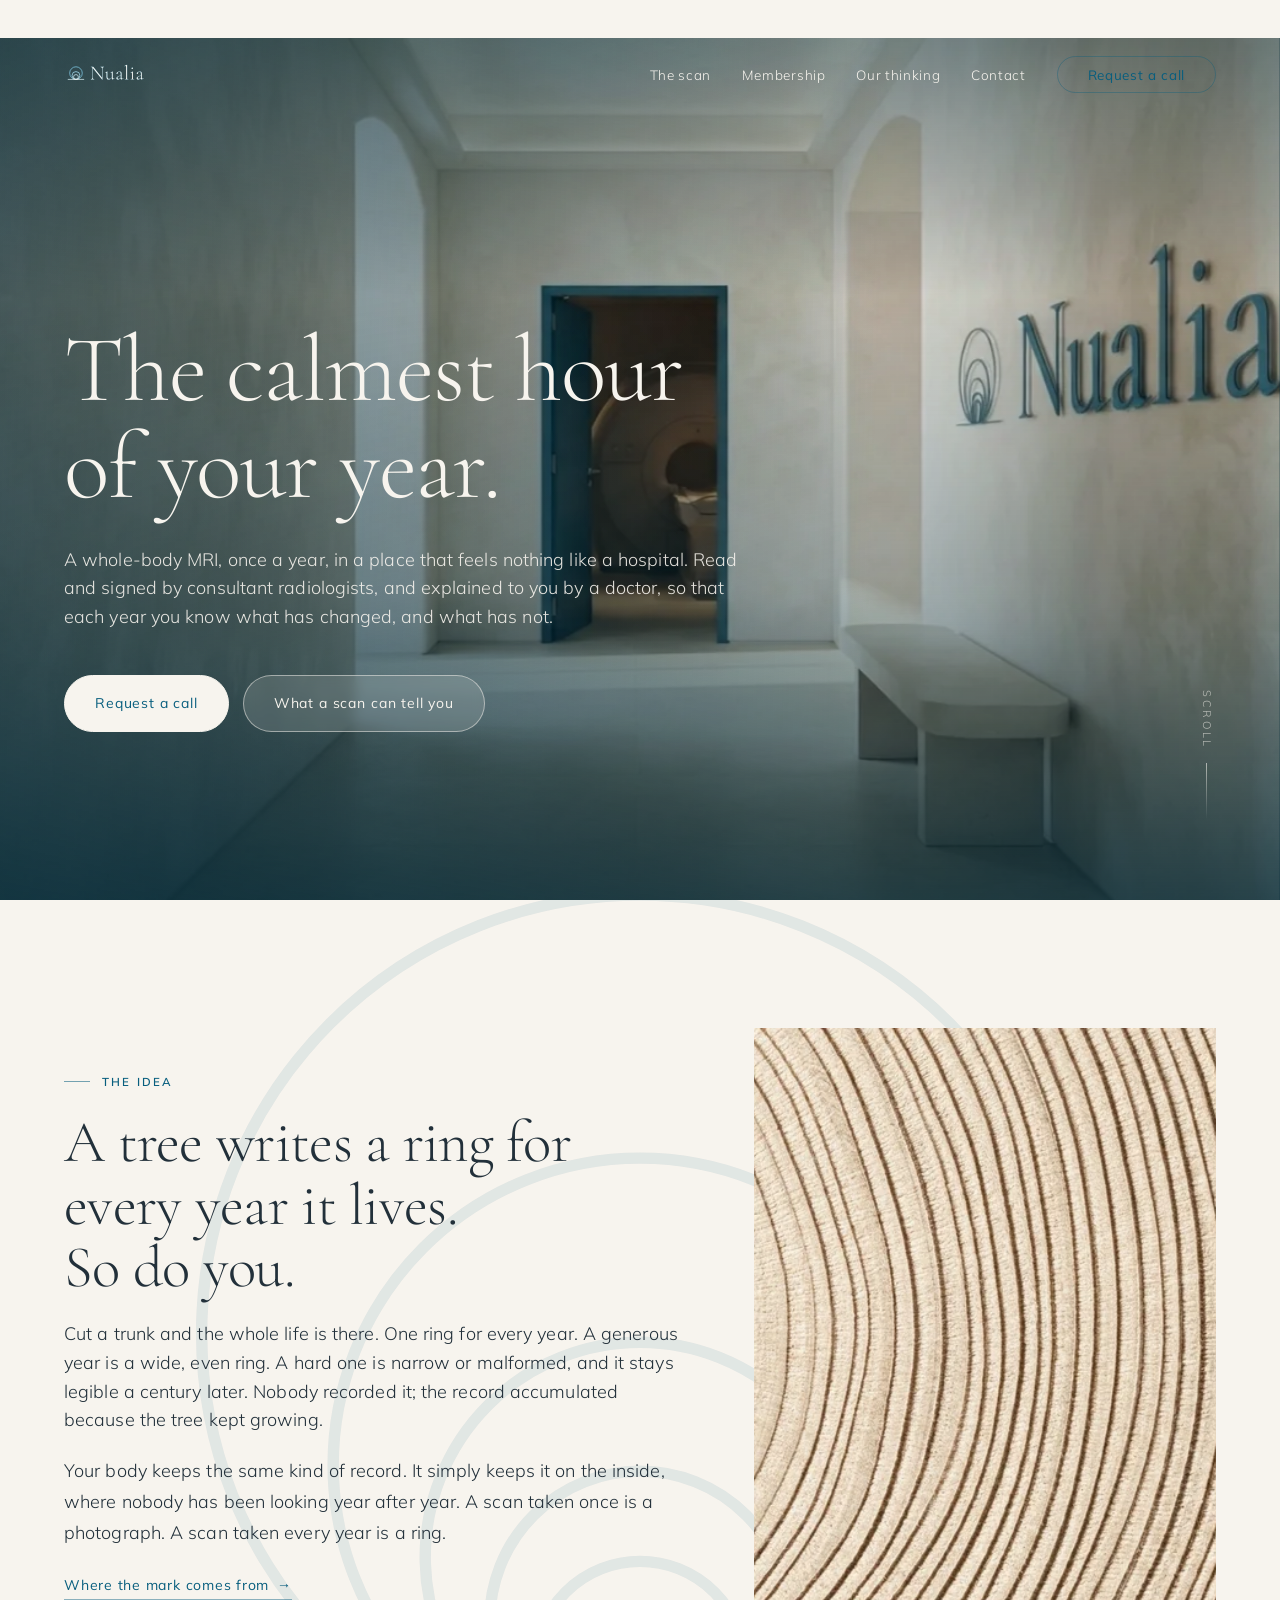
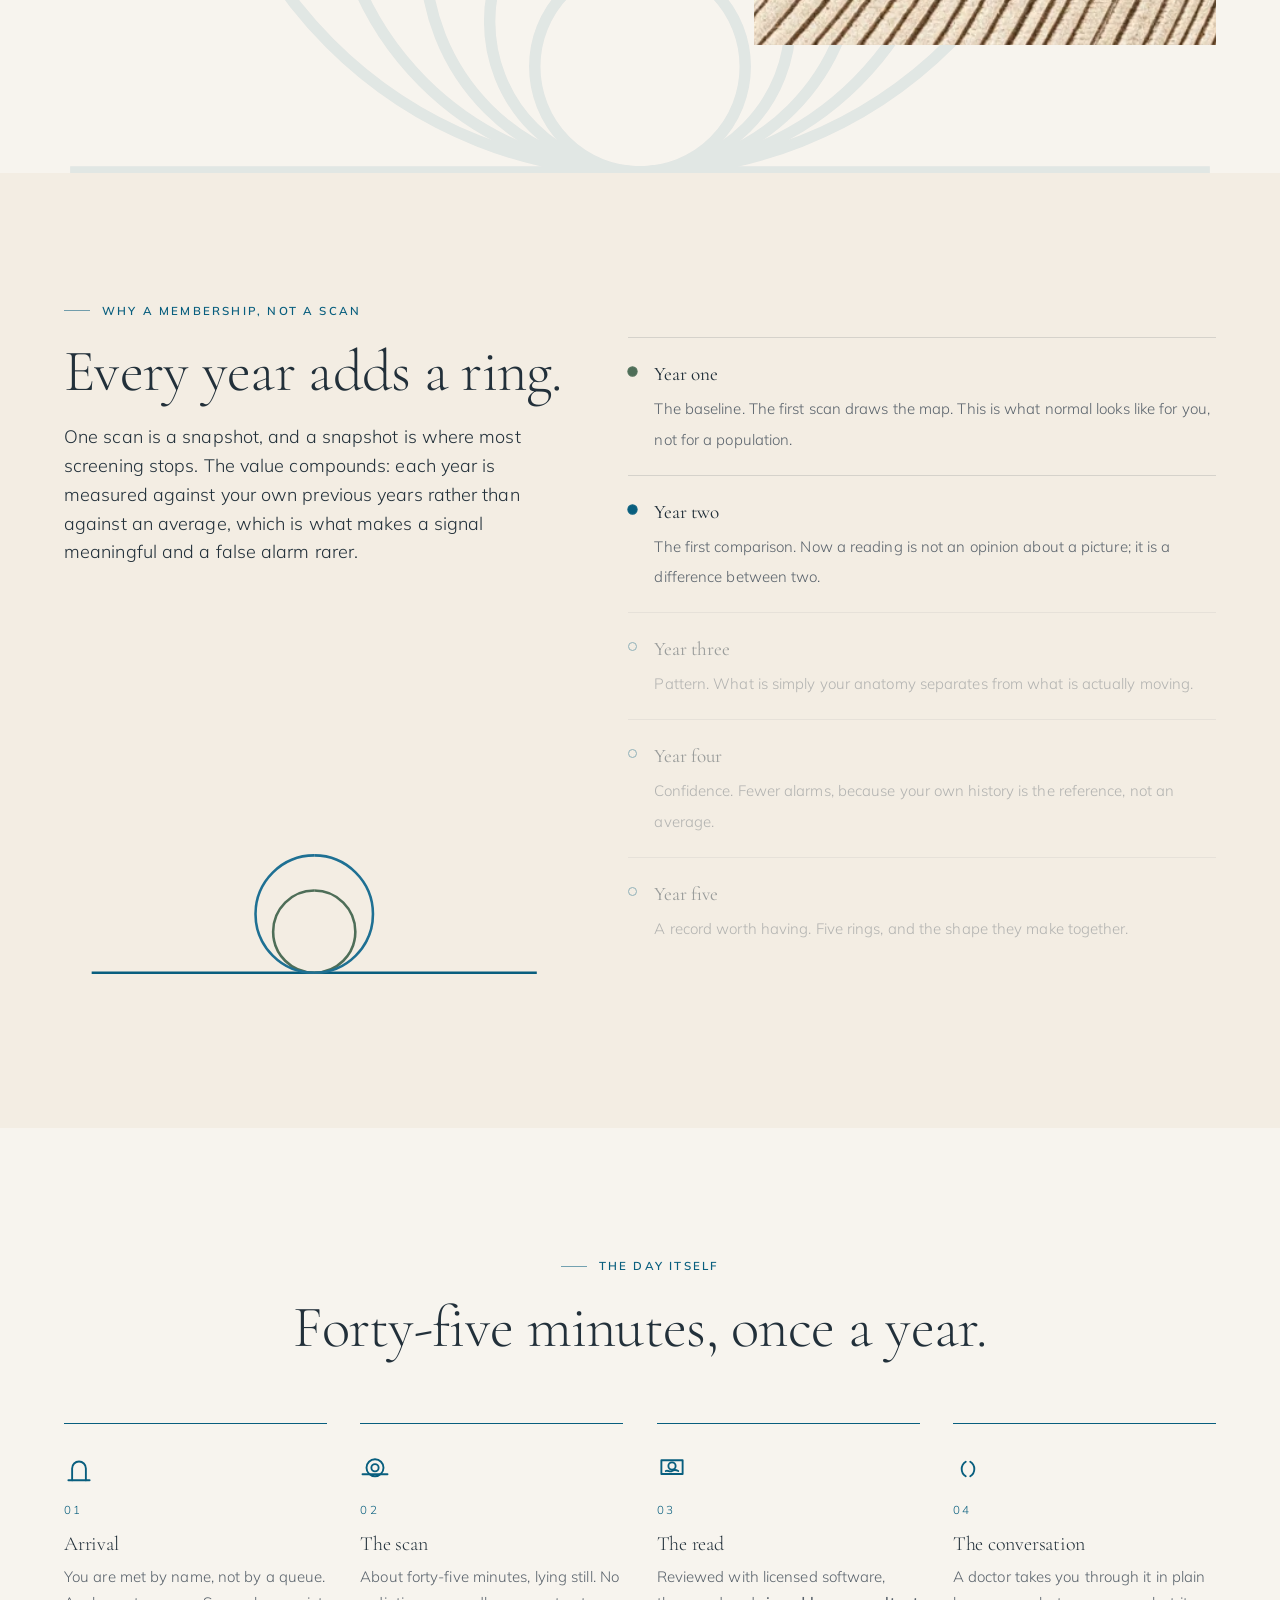
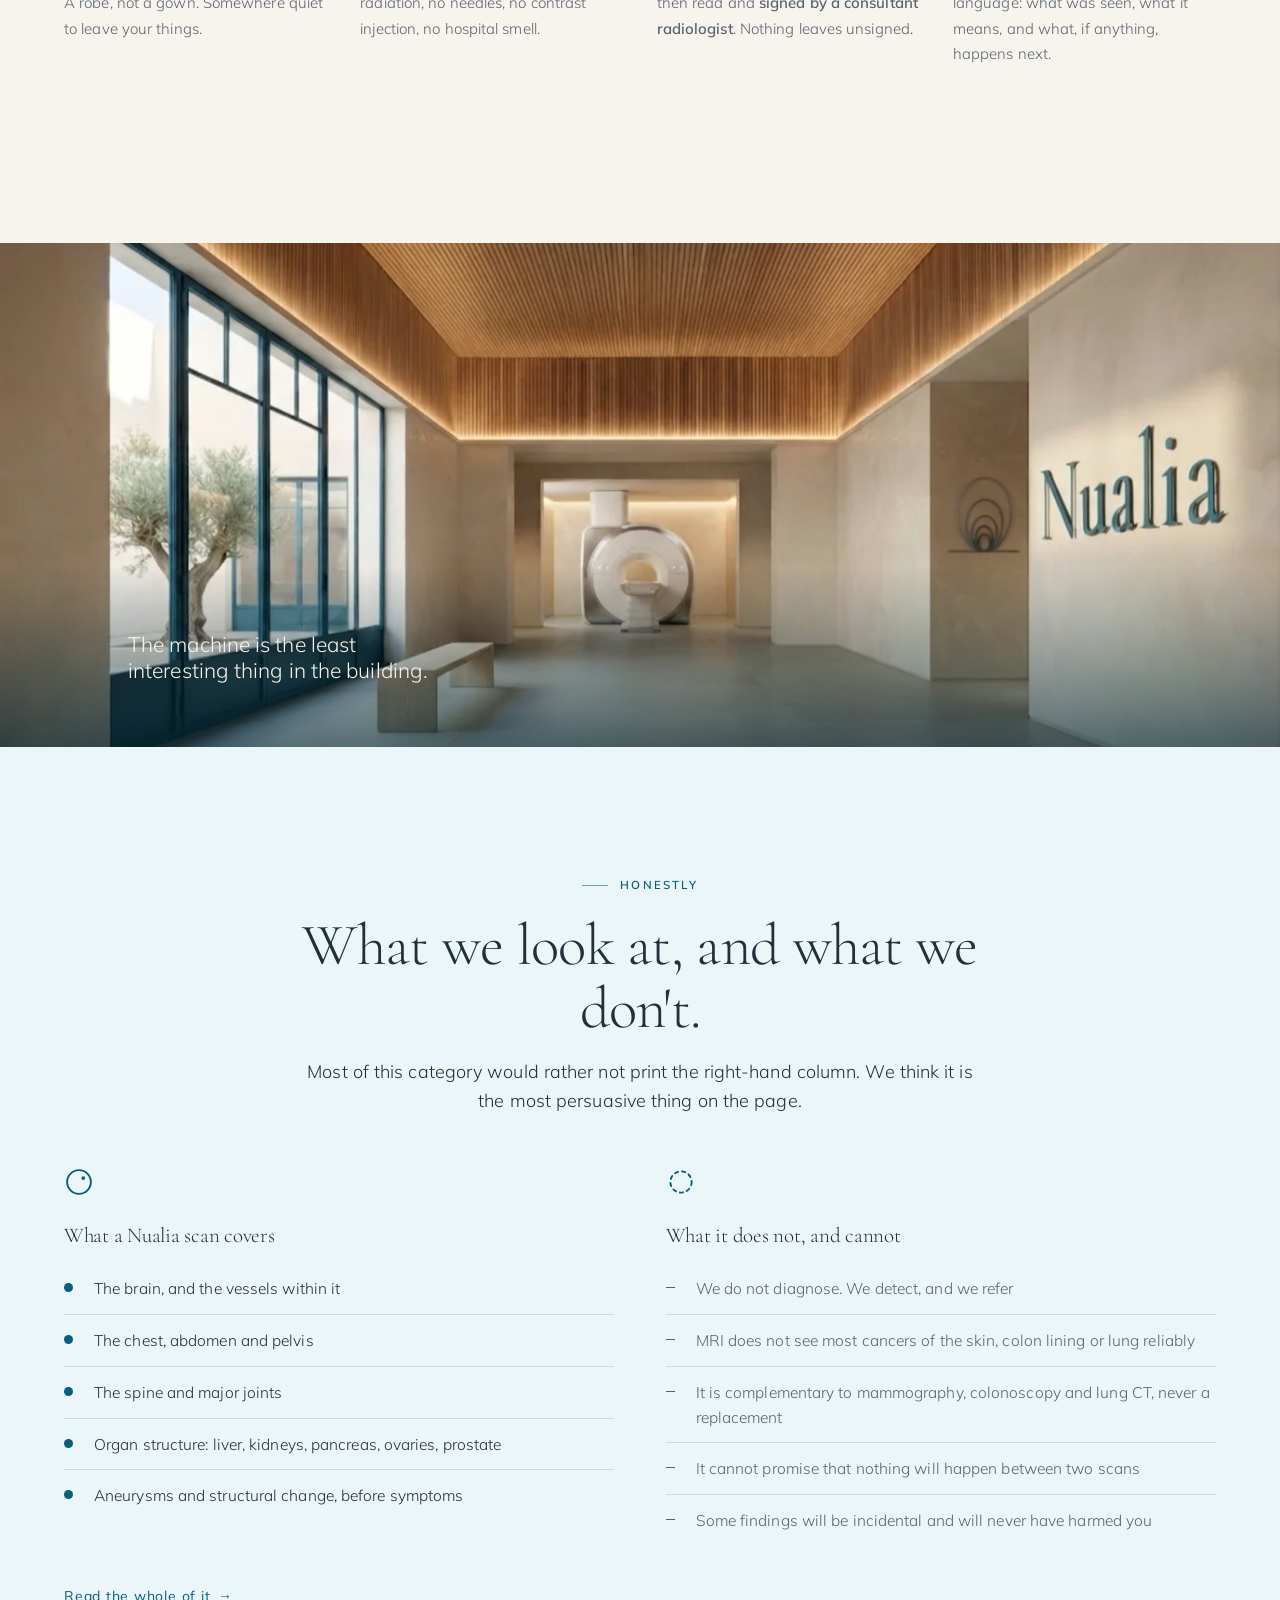
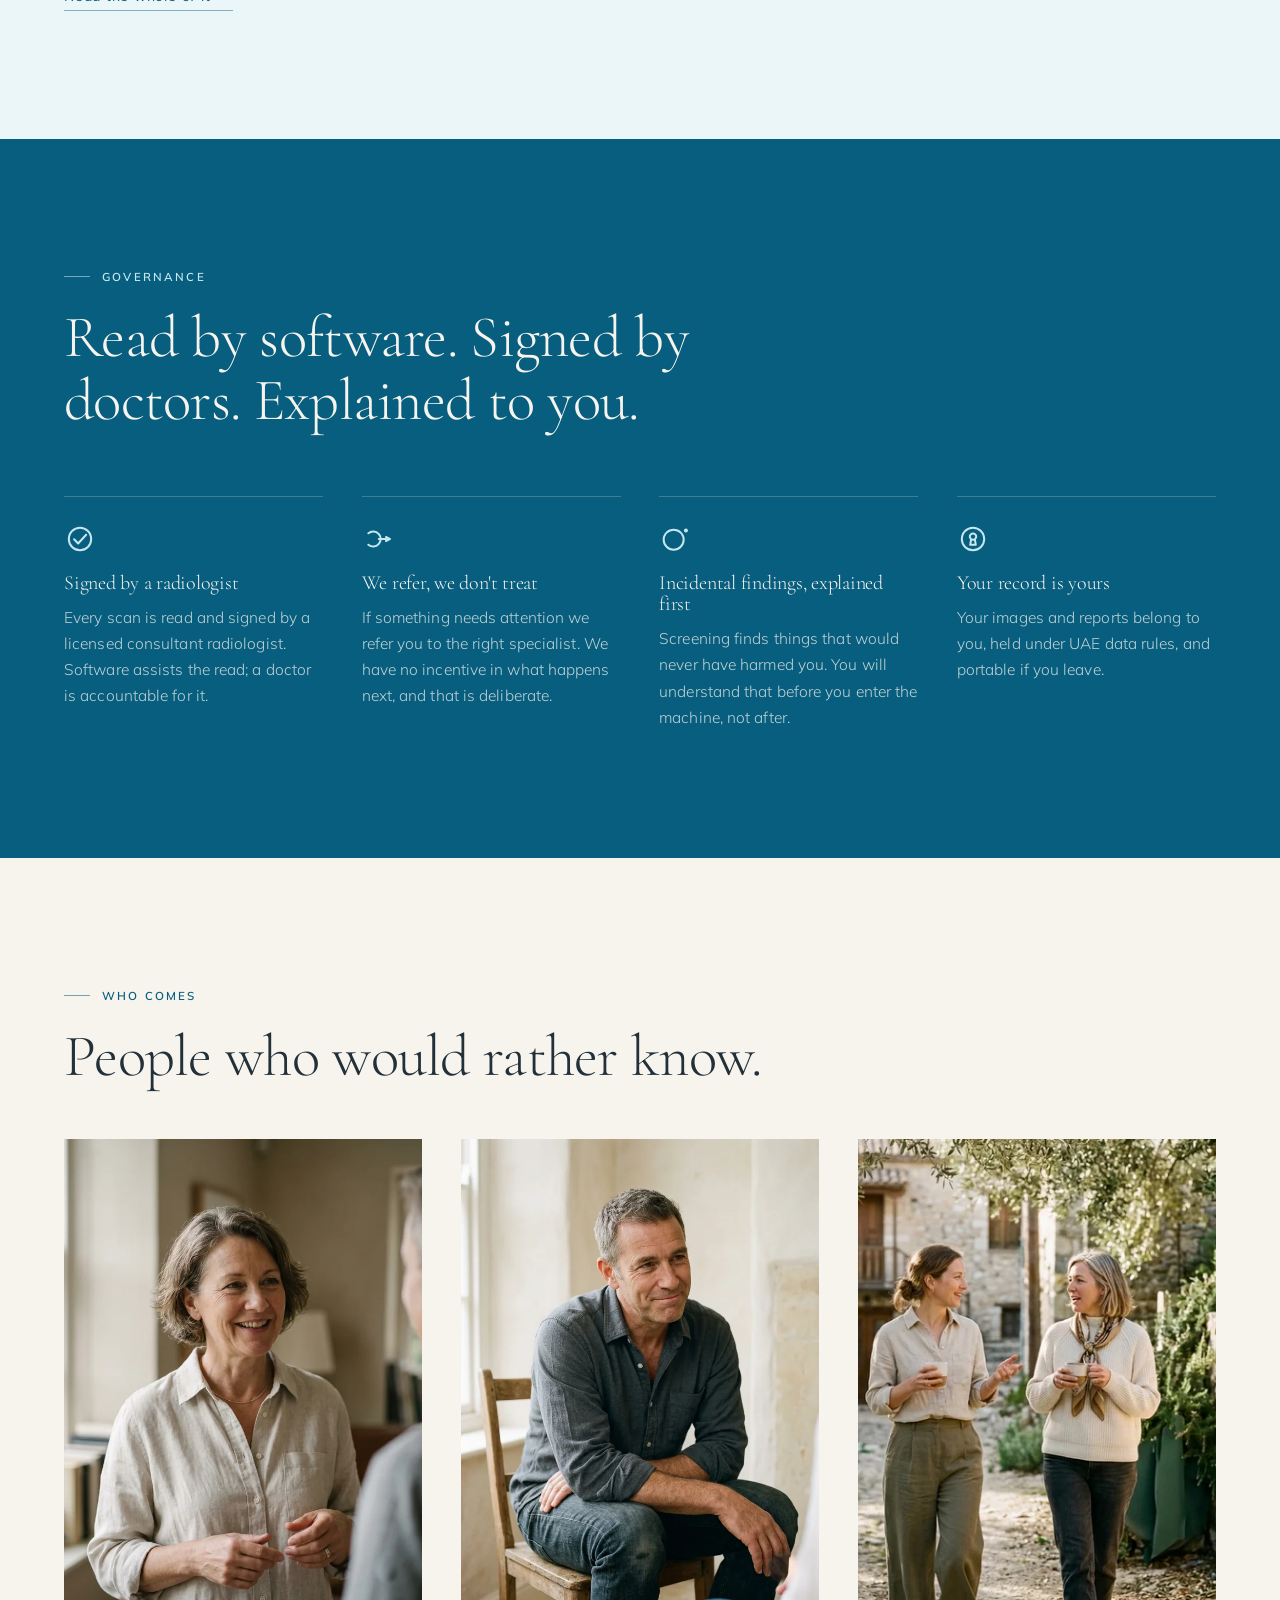
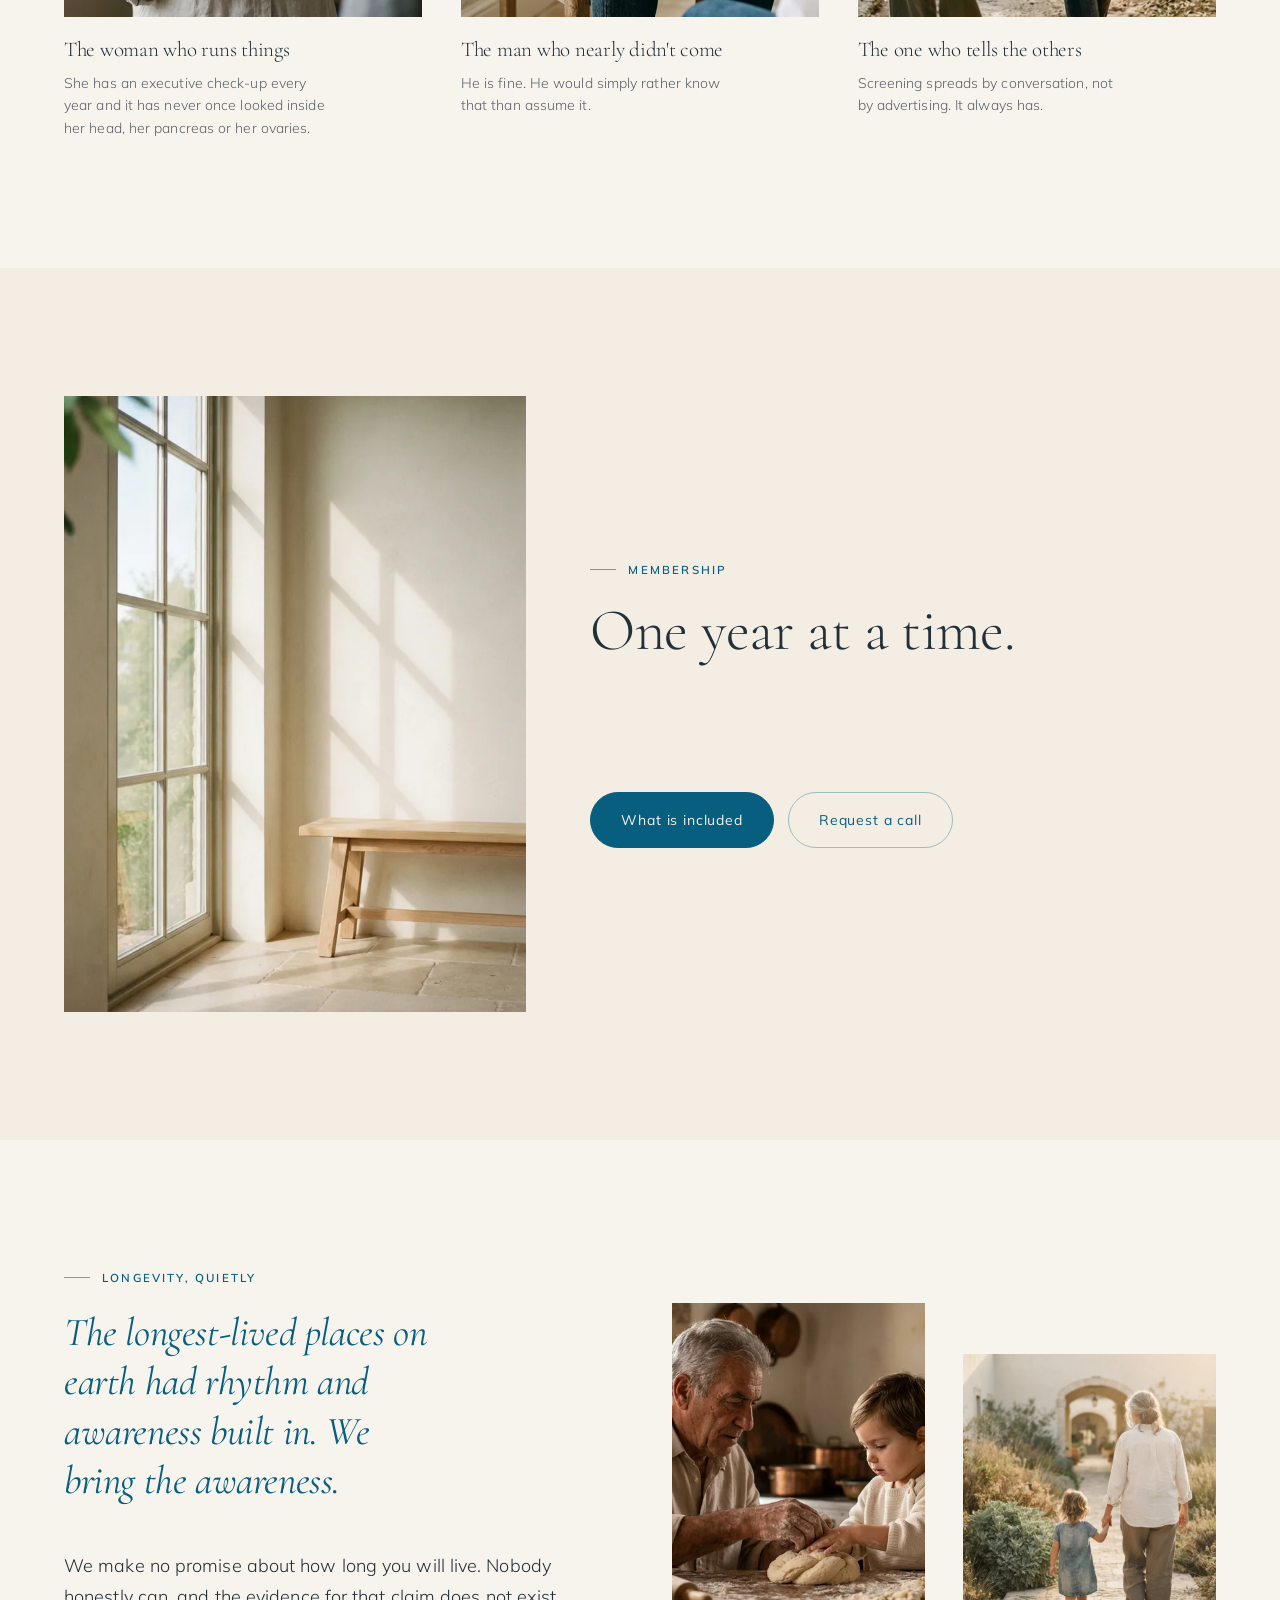
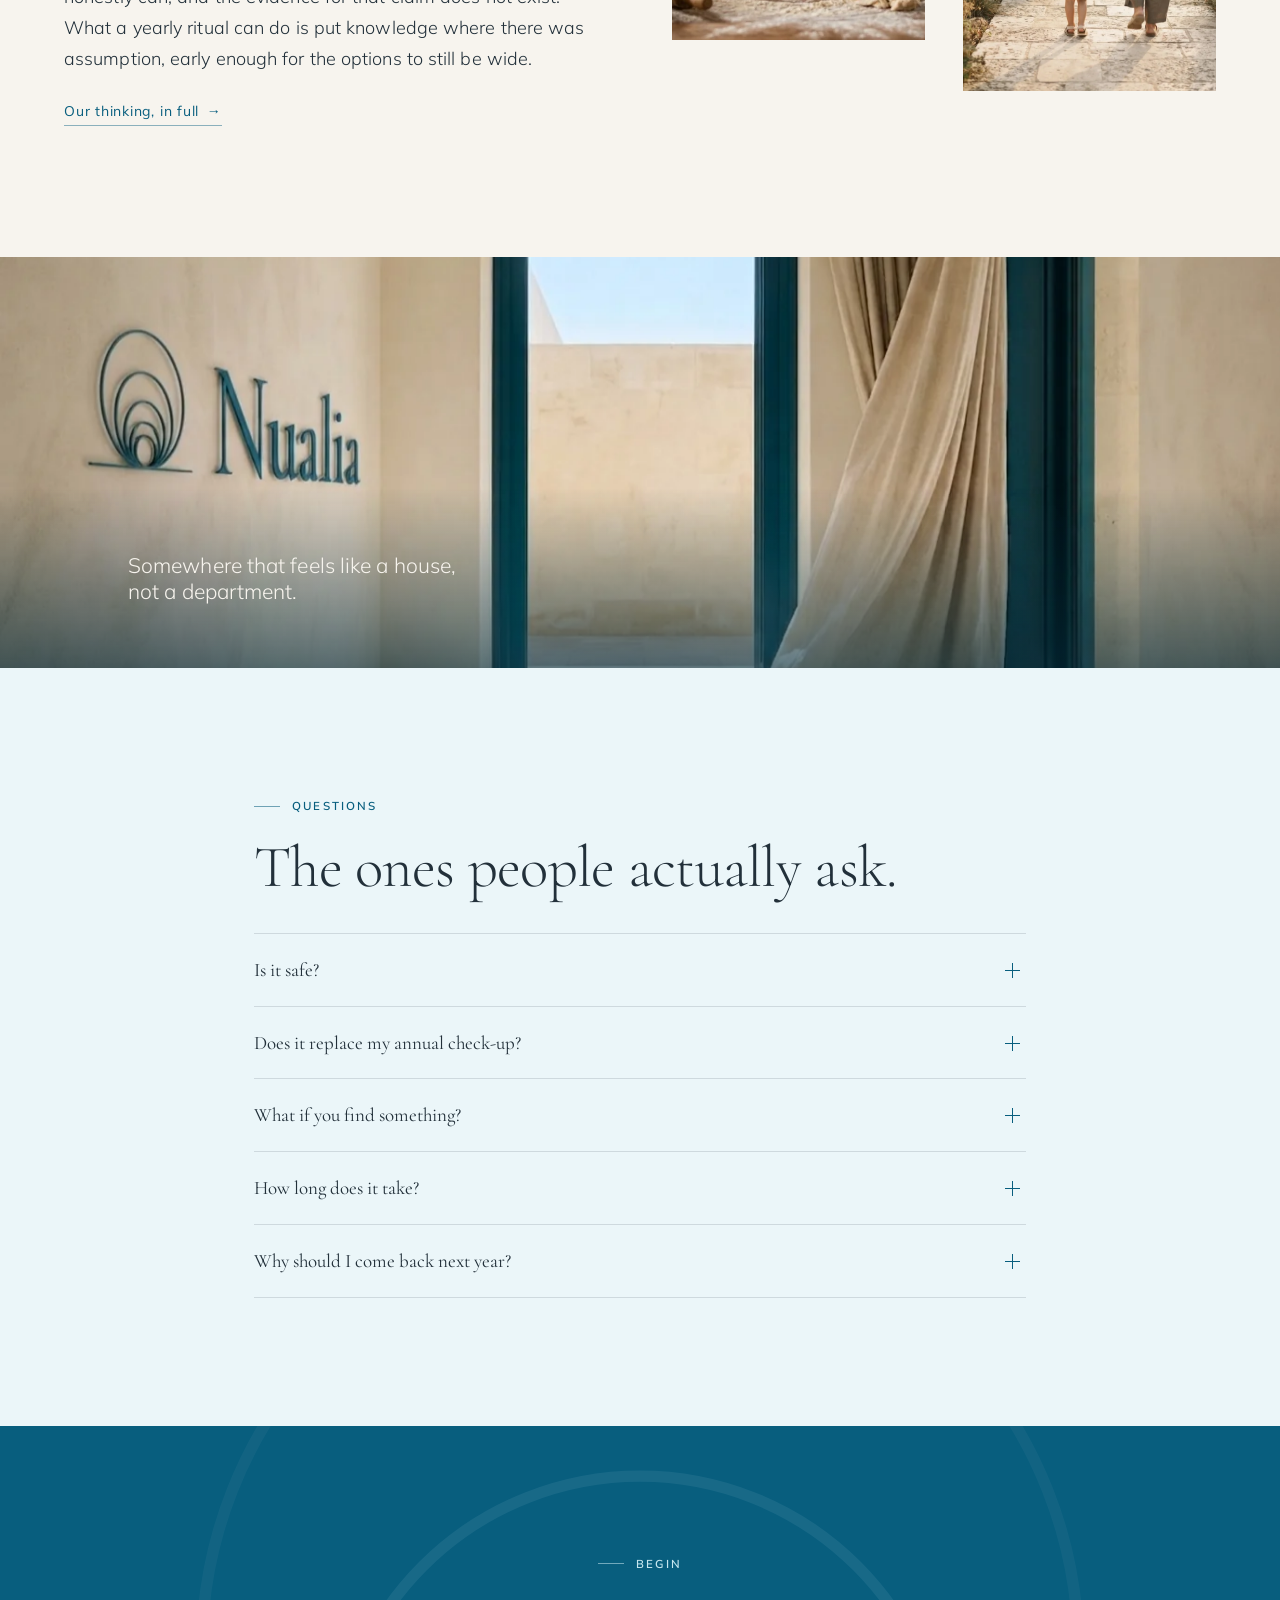
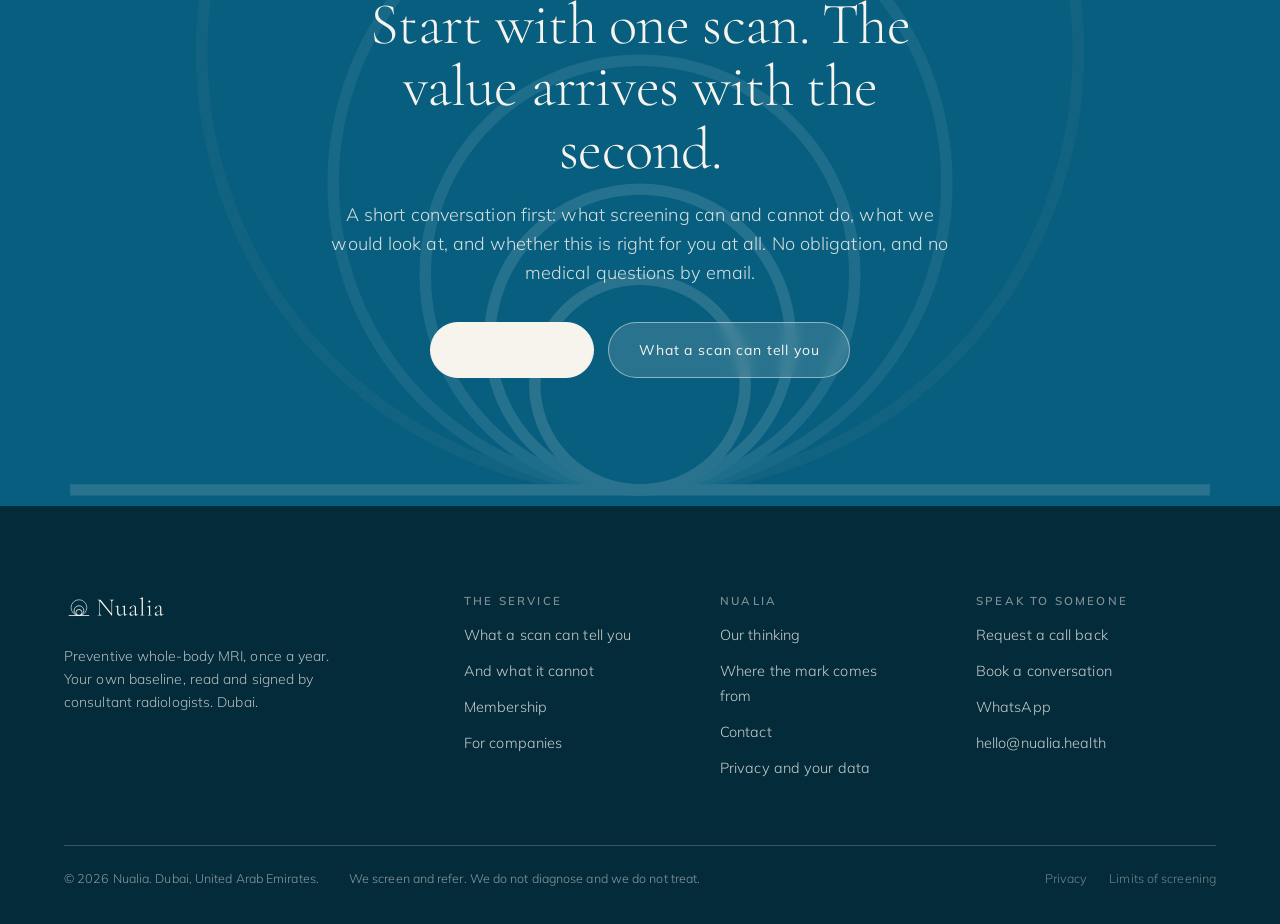
==== index.html @ e008a342 "Remove demonstration banner and replace em dashes" ====
<!doctype html>
<html lang="en">
<head>
<meta charset="utf-8">
<meta name="viewport" content="width=device-width,initial-scale=1">
<title>Nualia: the calmest hour of your year</title>
<meta name="description" content="Preventive whole-body MRI in Dubai, once a year. Your own baseline, read and signed by consultant radiologists. No radiation, no needles.">
<meta name="robots" content="noindex,nofollow">
<meta property="og:title" content="Nualia: the calmest hour of your year">
<meta property="og:description" content="Preventive whole-body MRI in Dubai, once a year. Your own baseline, read and signed by consultant radiologists. No radiation, no needles.">
<meta property="og:type" content="website">
<meta name="theme-color" content="#085E7E">
<link rel="icon" href="assets/logo/favicon.svg" type="image/svg+xml">
<link rel="stylesheet" href="assets/css/site.css">
</head>
<body data-page="home">
<header class="hdr hdr--over">
  <a class="hdr__logo" href="index.html" aria-label="Nualia home">
    <span style="position:relative;display:block">
      <img class="lit" src="assets/logo/wordmark.svg" alt="Nualia">
      <img class="rev" src="assets/logo/wordmark-reversed.svg" alt="" aria-hidden="true">
    </span>
  </a>
  <button class="hdr__burger" aria-label="Menu" aria-expanded="false"><i></i><i></i></button>
  <nav class="hdr__nav"><a href="the-scan.html">The scan</a><a href="membership.html">Membership</a><a href="approach.html">Our thinking</a><a href="contact.html">Contact</a><a class="btn btn--ghost" href="contact.html">Request a call</a></nav>
</header>
<section class="hero">
  <div class="hero__media"><img src="assets/img/passage.webp" srcset="assets/img/passage-sm.webp 900w, assets/img/passage.webp 1600w" sizes="100vw" alt="The passage toward the scanning room, the Nualia mark on the plaster" loading="eager" decoding="async"></div>
  <div class="hero__scrim"></div>
  <div class="hero__inner"><div class="wrap">
    <h1 class="d1" data-rise>The calmest hour of your year.</h1>
    <p class="lede" data-rise="140">
      A whole-body MRI, once a year, in a place that feels nothing like a hospital.
      Read and signed by consultant radiologists, and explained to you by a doctor, so that each year you know what has changed, and what has not.
    </p>
    <div class="btns" data-rise="240">
      <a class="btn btn--light" href="contact.html">Request a call</a>
      <a class="btn btn--onhero" href="the-scan.html">What a scan can tell you</a>
    </div>
    <div class="hero__meta" data-rise="320">
      <span>Whole-body MRI</span><span>No radiation, no needles</span>
      <span>Signed by radiologists</span><span>Dubai</span>
    </div>
  </div></div>
  <div class="scrollcue">Scroll</div>
</section><section class="section bleed">
  <img class="bleed__mark" src="assets/logo/mark.svg" alt="" aria-hidden="true">
  <div class="wrap" style="position:relative">
    <div class="split split--wide-l">
      <div class="stack">
        <p class="eyebrow" data-rise>The idea</p>
        <h2 class="d2" data-rise="60">A tree writes a ring for every year it lives.<br>So do you.</h2>
        <p class="lede" data-rise="120">
          Cut a trunk and the whole life is there. One ring for every year. A generous year
          is a wide, even ring. A hard one is narrow or malformed, and it stays legible a
          century later. Nobody recorded it; the record accumulated because the tree kept growing.
        </p>
        <p data-rise="160">
          Your body keeps the same kind of record. It simply keeps it on the inside, where
          nobody has been looking year after year. A scan taken once is a photograph.
          A scan taken every year is a ring.
        </p>
        <p data-rise="200"><a class="lnk" href="approach.html#ring">Where the mark comes from <span class="arw">&rarr;</span></a></p>
      </div>
      <figure class="figure figure--tall zoom" data-rise="140" style="margin:0">
        <img src="assets/img/growth-rings.webp" srcset="assets/img/growth-rings-sm.webp 900w, assets/img/growth-rings.webp 1600w" sizes="(min-width:900px) 45vw, 100vw" alt="The end grain of a cut trunk, its growth rings lit from one side" loading="lazy" decoding="async">
      </figure>
    </div>
  </div>
</section><section class="section bg-dune">
  <div class="wrap">
    <div class="rings">
      <div>
        <p class="eyebrow" data-rise>Why a membership, not a scan</p>
        <h2 class="d2" data-rise="60">Every year adds a ring.</h2>
        <p class="lede" style="margin-top:20px" data-rise="120">
          One scan is a snapshot, and a snapshot is where most screening stops. The value
          compounds: each year is measured against your own previous years rather than
          against an average, which is what makes a signal meaningful and a false alarm rarer.
        </p>
        <div class="rings__art" style="margin-top:36px" data-rise="150"><svg viewBox="0 0 292 232" role="img" aria-label="The Nualia mark: five rings rising from a shared horizon, one for each year of membership"><line class="horizon" x1="16.0" y1="216.0" x2="276.0" y2="216.0"/><path class="ring" data-ring="0" fill="none" stroke="#4E6E58" d="M 146.0,216.0 A 24.010,24.010 0 0 0 146.0,167.98"/><path class="ring" data-ring="0" fill="none" stroke="#4E6E58" d="M 146.0,216.0 A 24.010,24.010 0 0 1 146.0,167.98"/><path class="ring" data-ring="1" fill="none" stroke="#1E7093" d="M 146.0,216.0 A 34.300,34.300 0 0 0 146.0,147.40"/><path class="ring" data-ring="1" fill="none" stroke="#1E7093" d="M 146.0,216.0 A 34.300,34.300 0 0 1 146.0,147.40"/><path class="ring" data-ring="2" fill="none" stroke="#5A9AB4" d="M 146.0,216.0 A 49.000,49.000 0 0 0 146.0,118.00"/><path class="ring" data-ring="2" fill="none" stroke="#5A9AB4" d="M 146.0,216.0 A 49.000,49.000 0 0 1 146.0,118.00"/><path class="ring" data-ring="3" fill="none" stroke="#8ABBCD" d="M 146.0,216.0 A 70.000,70.000 0 0 0 146.0,76.00"/><path class="ring" data-ring="3" fill="none" stroke="#8ABBCD" d="M 146.0,216.0 A 70.000,70.000 0 0 1 146.0,76.00"/><path class="ring" data-ring="4" fill="none" stroke="#A9CEDC" d="M 146.0,216.0 A 100.000,100.000 0 0 0 146.0,16.00"/><path class="ring" data-ring="4" fill="none" stroke="#A9CEDC" d="M 146.0,216.0 A 100.000,100.000 0 0 1 146.0,16.00"/></svg></div>
      </div>
      <ul class="years" data-rise="90"><li><b>Year one</b><span>The baseline. The first scan draws the map. This is what normal looks like for you, not for a population.</span></li><li><b>Year two</b><span>The first comparison. Now a reading is not an opinion about a picture; it is a difference between two.</span></li><li><b>Year three</b><span>Pattern. What is simply your anatomy separates from what is actually moving.</span></li><li><b>Year four</b><span>Confidence. Fewer alarms, because your own history is the reference, not an average.</span></li><li><b>Year five</b><span>A record worth having. Five rings, and the shape they make together.</span></li></ul>
    </div>
  </div>
</section><section class="section">
  <div class="wrap">
    <div class="centred" style="max-width:720px;margin-bottom:clamp(38px,5vw,66px)">
      <p class="eyebrow centred" data-rise>The day itself</p>
      <h2 class="d2" data-rise="60">Forty-five minutes, once a year.</h2>
    </div>
    <div class="day"><div class="day__step" data-rise="0"><span class="icon" style="--is:30px" aria-hidden="true"><svg xmlns="http://www.w3.org/2000/svg" viewBox="0 0 24 24" fill="none" stroke="currentColor" color="currentColor" stroke-width="1.5" stroke-linecap="round" stroke-linejoin="round"><path d="M 6.5 21 L 6.5 11.5 A 5.5 5.5 0 0 1 17.5 11.5 L 17.5 21"/><line x1="3.5" y1="21" x2="20.5" y2="21"/></svg></span><span class="n">01</span><h3>Arrival</h3><p>You are met by name, not by a queue. A robe, not a gown. Somewhere quiet to leave your things.</p></div><div class="day__step" data-rise="70"><span class="icon" style="--is:30px" aria-hidden="true"><svg xmlns="http://www.w3.org/2000/svg" viewBox="0 0 24 24" fill="none" stroke="currentColor" color="currentColor" stroke-width="1.5" stroke-linecap="round" stroke-linejoin="round"><circle cx="12" cy="11" r="6.8"/><circle cx="12" cy="11" r="2.9"/><line x1="2.0" y1="16.2" x2="22.0" y2="16.2"/></svg></span><span class="n">02</span><h3>The scan</h3><p>About forty-five minutes, lying still. No radiation, no needles, no contrast injection, no hospital smell.</p></div><div class="day__step" data-rise="140"><span class="icon" style="--is:30px" aria-hidden="true"><svg xmlns="http://www.w3.org/2000/svg" viewBox="0 0 24 24" fill="none" stroke="currentColor" color="currentColor" stroke-width="1.5" stroke-linecap="round" stroke-linejoin="round"><path d="M 3.5 5 L 20.5 5 L 20.5 16 L 3.5 16 Z"/><circle cx="12" cy="9.6" r="2.9"/><path d="M 7 13.6 C 8.8 12.6, 10.2 14.8, 12 13.6 S 15.2 12.6, 17 13.6"/></svg></span><span class="n">03</span><h3>The read</h3><p>Reviewed with licensed software, then read and <strong>signed by a consultant radiologist</strong>. Nothing leaves unsigned.</p></div><div class="day__step" data-rise="210"><span class="icon" style="--is:30px" aria-hidden="true"><svg xmlns="http://www.w3.org/2000/svg" viewBox="0 0 24 24" fill="none" stroke="currentColor" color="currentColor" stroke-width="1.5" stroke-linecap="round" stroke-linejoin="round"><path d="M 10.2 6.2 A 6.8 6.8 0 0 0 10.2 17.8"/><path d="M 13.8 6.2 A 6.8 6.8 0 0 1 13.8 17.8"/></svg></span><span class="n">04</span><h3>The conversation</h3><p>A doctor takes you through it in plain language: what was seen, what it means, and what, if anything, happens next.</p></div></div>
  </div>
</section><section class="band"><img src="assets/img/scan-room.webp" srcset="assets/img/scan-room-sm.webp 900w, assets/img/scan-room.webp 1600w" sizes="100vw" alt="The scanning room, lit like architecture rather than a clinic" loading="lazy" decoding="async">
  <div class="band__cap"><div class="wrap"><p class="d4" style="max-width:24ch;margin:0">
    The machine is the least interesting thing in the building.</p></div></div>
</section><section class="section bg-sky">
  <div class="wrap">
    <div class="centred" style="max-width:760px;margin-bottom:clamp(34px,4vw,58px)">
      <p class="eyebrow centred" data-rise>Honestly</p>
      <h2 class="d2" data-rise="60">What we look at, and what we don't.</h2>
      <p class="lede centred" style="margin-top:18px" data-rise="120">
        Most of this category would rather not print the right-hand column. We think it is
        the most persuasive thing on the page.
      </p>
    </div>
    <div class="ledger">
      <div data-rise><span class="icon" style="--is:30px" aria-hidden="true"><svg xmlns="http://www.w3.org/2000/svg" viewBox="0 0 24 24" fill="none" stroke="currentColor" color="currentColor" stroke-width="1.5" stroke-linecap="round" stroke-linejoin="round"><circle cx="12" cy="12" r="9.5"/><circle cx="15.4" cy="8.8" r="1.5" fill="currentColor" stroke="none"/></svg></span><h3 class="d4" style="margin:16px 0 0">What a Nualia scan covers</h3>
        <ul class="yes"><li>The brain, and the vessels within it</li><li>The chest, abdomen and pelvis</li><li>The spine and major joints</li><li>Organ structure: liver, kidneys, pancreas, ovaries, prostate</li><li>Aneurysms and structural change, before symptoms</li></ul></div>
      <div data-rise="90"><span class="icon" style="--is:30px" aria-hidden="true"><svg xmlns="http://www.w3.org/2000/svg" viewBox="0 0 24 24" fill="none" stroke="currentColor" color="currentColor" stroke-width="1.5" stroke-linecap="round" stroke-linejoin="round"><circle cx="12" cy="12" r="8.5" stroke-dasharray="2.6 3.2"/></svg></span><h3 class="d4" style="margin:16px 0 0">What it does not, and cannot</h3>
        <ul class="no"><li>We do not diagnose. We detect, and we refer</li><li>MRI does not see most cancers of the skin, colon lining or lung reliably</li><li>It is complementary to mammography, colonoscopy and lung CT, never a replacement</li><li>It cannot promise that nothing will happen between two scans</li><li>Some findings will be incidental and will never have harmed you</li></ul></div>
    </div>
    <p style="margin-top:34px" data-rise><a class="lnk" href="the-scan.html">Read the whole of it <span class="arw">&rarr;</span></a></p>
  </div>
</section><section class="section bg-lagoon">
  <div class="wrap">
    <div style="max-width:720px;margin-bottom:clamp(38px,5vw,64px)">
      <p class="eyebrow" data-rise>Governance</p>
      <h2 class="d2" data-rise="60">Read by software. Signed by doctors. Explained to you.</h2>
    </div>
    <div class="cards cards--4"><div class="card" data-rise="0"><span class="icon" style="--is:32px" aria-hidden="true"><svg xmlns="http://www.w3.org/2000/svg" viewBox="0 0 24 24" fill="none" stroke="currentColor" color="currentColor" stroke-width="1.5" stroke-linecap="round" stroke-linejoin="round"><circle cx="12" cy="12" r="8.4"/><path d="M 7.6 12.2 L 10.6 15.4 L 16.6 8.8"/></svg></span><h3>Signed by a radiologist</h3><p>Every scan is read and signed by a licensed consultant radiologist. Software assists the read; a doctor is accountable for it.</p></div><div class="card" data-rise="80"><span class="icon" style="--is:32px" aria-hidden="true"><svg xmlns="http://www.w3.org/2000/svg" viewBox="0 0 24 24" fill="none" stroke="currentColor" color="currentColor" stroke-width="1.5" stroke-linecap="round" stroke-linejoin="round"><path d="M 4.80 16.29 A 5.6 5.6 0 1 0 4.80 7.71"/><line x1="12.6" y1="12" x2="20.8" y2="12"/><path d="M 17.97 13.50 L 20.80 12.00 L 17.97 10.50"/></svg></span><h3>We refer, we don't treat</h3><p>If something needs attention we refer you to the right specialist. We have no incentive in what happens next, and that is deliberate.</p></div><div class="card" data-rise="160"><span class="icon" style="--is:32px" aria-hidden="true"><svg xmlns="http://www.w3.org/2000/svg" viewBox="0 0 24 24" fill="none" stroke="currentColor" color="currentColor" stroke-width="1.5" stroke-linecap="round" stroke-linejoin="round"><circle cx="11" cy="12.5" r="7.5"/><circle cx="20.2" cy="5.6" r="1.5" fill="currentColor" stroke="none"/></svg></span><h3>Incidental findings, explained first</h3><p>Screening finds things that would never have harmed you. You will understand that before you enter the machine, not after.</p></div><div class="card" data-rise="240"><span class="icon" style="--is:32px" aria-hidden="true"><svg xmlns="http://www.w3.org/2000/svg" viewBox="0 0 24 24" fill="none" stroke="currentColor" color="currentColor" stroke-width="1.5" stroke-linecap="round" stroke-linejoin="round"><circle cx="12" cy="12" r="8.4"/><circle cx="12" cy="10.2" r="2.4"/><path d="M 10.6 12.4 L 9.9 16.4 L 14.1 16.4 L 13.4 12.4"/></svg></span><h3>Your record is yours</h3><p>Your images and reports belong to you, held under UAE data rules, and portable if you leave.</p></div></div>
  </div>
</section><section class="section">
  <div class="wrap">
    <div style="max-width:700px;margin-bottom:clamp(34px,4vw,56px)">
      <p class="eyebrow" data-rise>Who comes</p>
      <h2 class="d2" data-rise="60">People who would rather know.</h2>
    </div>
    <div class="cards cards--3"><div data-rise="0"><figure class="figure figure--tall zoom" style="margin:0 0 20px"><img src="assets/img/member-woman.webp" srcset="assets/img/member-woman-sm.webp 900w, assets/img/member-woman.webp 1600w" sizes="(min-width:760px) 32vw, 100vw" alt="The woman who runs things" loading="lazy" decoding="async"></figure><h3 class="d4" style="margin-bottom:8px">The woman who runs things</h3><p class="small quiet" style="max-width:34ch">She has an executive check-up every year and it has never once looked inside her head, her pancreas or her ovaries.</p></div><div data-rise="90"><figure class="figure figure--tall zoom" style="margin:0 0 20px"><img src="assets/img/member-man.webp" srcset="assets/img/member-man-sm.webp 900w, assets/img/member-man.webp 1600w" sizes="(min-width:760px) 32vw, 100vw" alt="The man who nearly didn&#x27;t come" loading="lazy" decoding="async"></figure><h3 class="d4" style="margin-bottom:8px">The man who nearly didn't come</h3><p class="small quiet" style="max-width:34ch">He is fine. He would simply rather know that than assume it.</p></div><div data-rise="180"><figure class="figure figure--tall zoom" style="margin:0 0 20px"><img src="assets/img/friends.webp" srcset="assets/img/friends-sm.webp 900w, assets/img/friends.webp 1600w" sizes="(min-width:760px) 32vw, 100vw" alt="The one who tells the others" loading="lazy" decoding="async"></figure><h3 class="d4" style="margin-bottom:8px">The one who tells the others</h3><p class="small quiet" style="max-width:34ch">Screening spreads by conversation, not by advertising. It always has.</p></div></div>
  </div>
</section><section class="section bg-dune">
  <div class="wrap">
    <div class="split split--wide-r">
      <figure class="figure figure--tall zoom" style="margin:0" data-rise>
        <img src="assets/img/window-bench.webp" srcset="assets/img/window-bench-sm.webp 900w, assets/img/window-bench.webp 1600w" sizes="(min-width:900px) 42vw, 100vw" alt="A tall window and a pale oak bench, sunlight on a plaster floor" loading="lazy" decoding="async">
      </figure>
      <div class="stack">
        <p class="eyebrow" data-rise>Membership</p>
        <h2 class="d2" data-rise="60">One year at a time.</h2>
        <p class="lede" data-rise="120">
          Membership is annual. It includes the scan, the radiologist's signed report,
          the consultation that explains it, and the comparison with every year before it.
        </p>
        <div class="btns" style="margin-top:22px" data-rise="200">
          <a class="btn" href="membership.html">What is included</a>
          <a class="btn btn--ghost" href="contact.html">Request a call</a>
        </div>
      </div>
    </div>
  </div>
</section><section class="section">
  <div class="wrap">
    <div class="split">
      <div class="stack">
        <p class="eyebrow" data-rise>Longevity, quietly</p>
        <p class="pull" data-rise="60">The longest-lived places on earth had rhythm and awareness built in. We bring the awareness.</p>
        <p data-rise="120">
          We make no promise about how long you will live. Nobody honestly can, and the
          evidence for that claim does not exist. What a yearly ritual can do is put
          knowledge where there was assumption, early enough for the options to still be wide.
        </p>
        <p data-rise="160"><a class="lnk" href="approach.html">Our thinking, in full <span class="arw">&rarr;</span></a></p>
      </div>
      <div class="cards cards--2" data-rise="90">
        <figure class="figure figure--tall zoom" style="margin:0"><img src="assets/img/grandfather.webp" srcset="assets/img/grandfather-sm.webp 900w, assets/img/grandfather.webp 1600w" sizes="(min-width:900px) 24vw, 50vw" alt="A grandfather and grandchild at a long table" loading="lazy" decoding="async"></figure>
        <figure class="figure figure--tall zoom" style="margin:0;margin-top:clamp(20px,4vw,56px)"><img src="assets/img/walking-tall.webp" srcset="assets/img/walking-tall-sm.webp 900w, assets/img/walking-tall.webp 1600w" sizes="(min-width:900px) 24vw, 50vw" alt="An older woman and a child walking a sunlit stone path" loading="lazy" decoding="async"></figure>
      </div>
    </div>
  </div>
</section><section class="band" style="height:clamp(280px,46vh,540px)"><img src="assets/img/arrival.webp" srcset="assets/img/arrival-sm.webp 900w, assets/img/arrival.webp 1600w" sizes="100vw" alt="Daylight through the threshold of the centre" loading="lazy" decoding="async">
  <div class="band__cap"><div class="wrap"><p class="d4" style="max-width:26ch;margin:0">
    Somewhere that feels like a house, not a department.</p></div></div>
</section><section class="section bg-sky">
  <div class="wrap" style="max-width:900px">
    <p class="eyebrow" data-rise>Questions</p>
    <h2 class="d2" style="margin-bottom:34px" data-rise="60">The ones people actually ask.</h2>
    <div class="acc" data-rise="100"><div class="acc__item"><h3 style="margin:0"><button class="acc__btn" aria-expanded="false">Is it safe?</button></h3><div class="acc__panel"><div><p>MRI uses a magnetic field and radio waves. There is no ionising radiation, no injection and no contrast agent in a standard Nualia scan. The main practical exclusions are certain implants and devices, which we check before you book.</p></div></div></div><div class="acc__item"><h3 style="margin:0"><button class="acc__btn" aria-expanded="false">Does it replace my annual check-up?</button></h3><div class="acc__panel"><div><p>No, and we would not want it to. It is complementary. Your check-up sees your bloods and your heart; it does not look inside your head, your pancreas or your ovaries. Nualia is the imaging half.</p></div></div></div><div class="acc__item"><h3 style="margin:0"><button class="acc__btn" aria-expanded="false">What if you find something?</button></h3><div class="acc__panel"><div><p>We explain it, and we refer you to the right specialist. We do not treat, and we take no fee from anyone we refer to. Some findings will turn out to be nothing, and we will have told you that was likely before you were scanned.</p></div></div></div><div class="acc__item"><h3 style="margin:0"><button class="acc__btn" aria-expanded="false">How long does it take?</button></h3><div class="acc__panel"><div><p>About forty-five minutes in the machine. Allow around ninety minutes in the building for the first visit.</p></div></div></div><div class="acc__item"><h3 style="margin:0"><button class="acc__btn" aria-expanded="false">Why should I come back next year?</button></h3><div class="acc__panel"><div><p>Because the second scan is the one that has something to compare against. The first draws the map; every one after shows what moved.</p></div></div></div></div>
  </div>
</section><section class="section bg-lagoon bleed">
  <img class="bleed__mark" src="assets/logo/mark-reversed.svg" alt="" aria-hidden="true">
  <div class="wrap centred" style="position:relative;max-width:760px">
    <p class="eyebrow centred" data-rise>Begin</p>
    <h2 class="d2" data-rise="60">Start with one scan. The value arrives with the second.</h2>
    <p class="lede" style="color:rgba(247,244,238,.85);margin-top:20px" data-rise="120">
      A short conversation first: what screening can and cannot do, what we would look at,
      and whether this is right for you at all. No obligation, and no medical questions by email.
    </p>
    <div class="btns" style="justify-content:center;margin-top:34px" data-rise="180">
      <a class="btn btn--light" href="contact.html">Request a call</a>
      <a class="btn btn--onhero" href="the-scan.html">What a scan can tell you</a>
    </div>
  </div>
</section>
<footer class="ftr">
  <div class="wrap">
    <div class="ftr__top">
      <div class="ftr__logo">
        <img src="assets/logo/wordmark-reversed.svg" alt="Nualia">
        <p class="small" style="color:rgba(247,244,238,.72);max-width:34ch">
          Preventive whole-body MRI, once a year. Your own baseline, read and signed
          by consultant radiologists. Dubai.
        </p>
      </div>
      <div>
        <h4>The service</h4>
        <ul>
          <li><a href="the-scan.html">What a scan can tell you</a></li>
          <li><a href="the-scan.html#limits">And what it cannot</a></li>
          <li><a href="membership.html">Membership</a></li>
          <li><a href="membership.html#corporate">For companies</a></li>
        </ul>
      </div>
      <div>
        <h4>Nualia</h4>
        <ul>
          <li><a href="approach.html">Our thinking</a></li>
          <li><a href="approach.html#ring">Where the mark comes from</a></li>
          <li><a href="contact.html">Contact</a></li>
          <li><a href="privacy.html">Privacy and your data</a></li>
        </ul>
      </div>
      <div>
        <h4>Speak to someone</h4>
        <ul>
          <li><a href="contact.html">Request a call back</a></li>
          <li><a href="contact.html#book">Book a conversation</a></li>
          <li><a href="contact.html#whatsapp">WhatsApp</a></li>
          <li><a href="mailto:hello@nualia.health">hello@nualia.health</a></li>
        </ul>
      </div>
    </div>
    <div class="ftr__bottom">
      <span>&copy; 2026 Nualia. Dubai, United Arab Emirates.</span>
      <span>We screen and refer. We do not diagnose and we do not treat.</span>
      <nav>
        <a href="privacy.html">Privacy</a>
        <a href="the-scan.html#limits">Limits of screening</a>
      </nav>
    </div>
  </div>
</footer>
<script src="assets/js/site.js" defer></script>
</body>
</html>
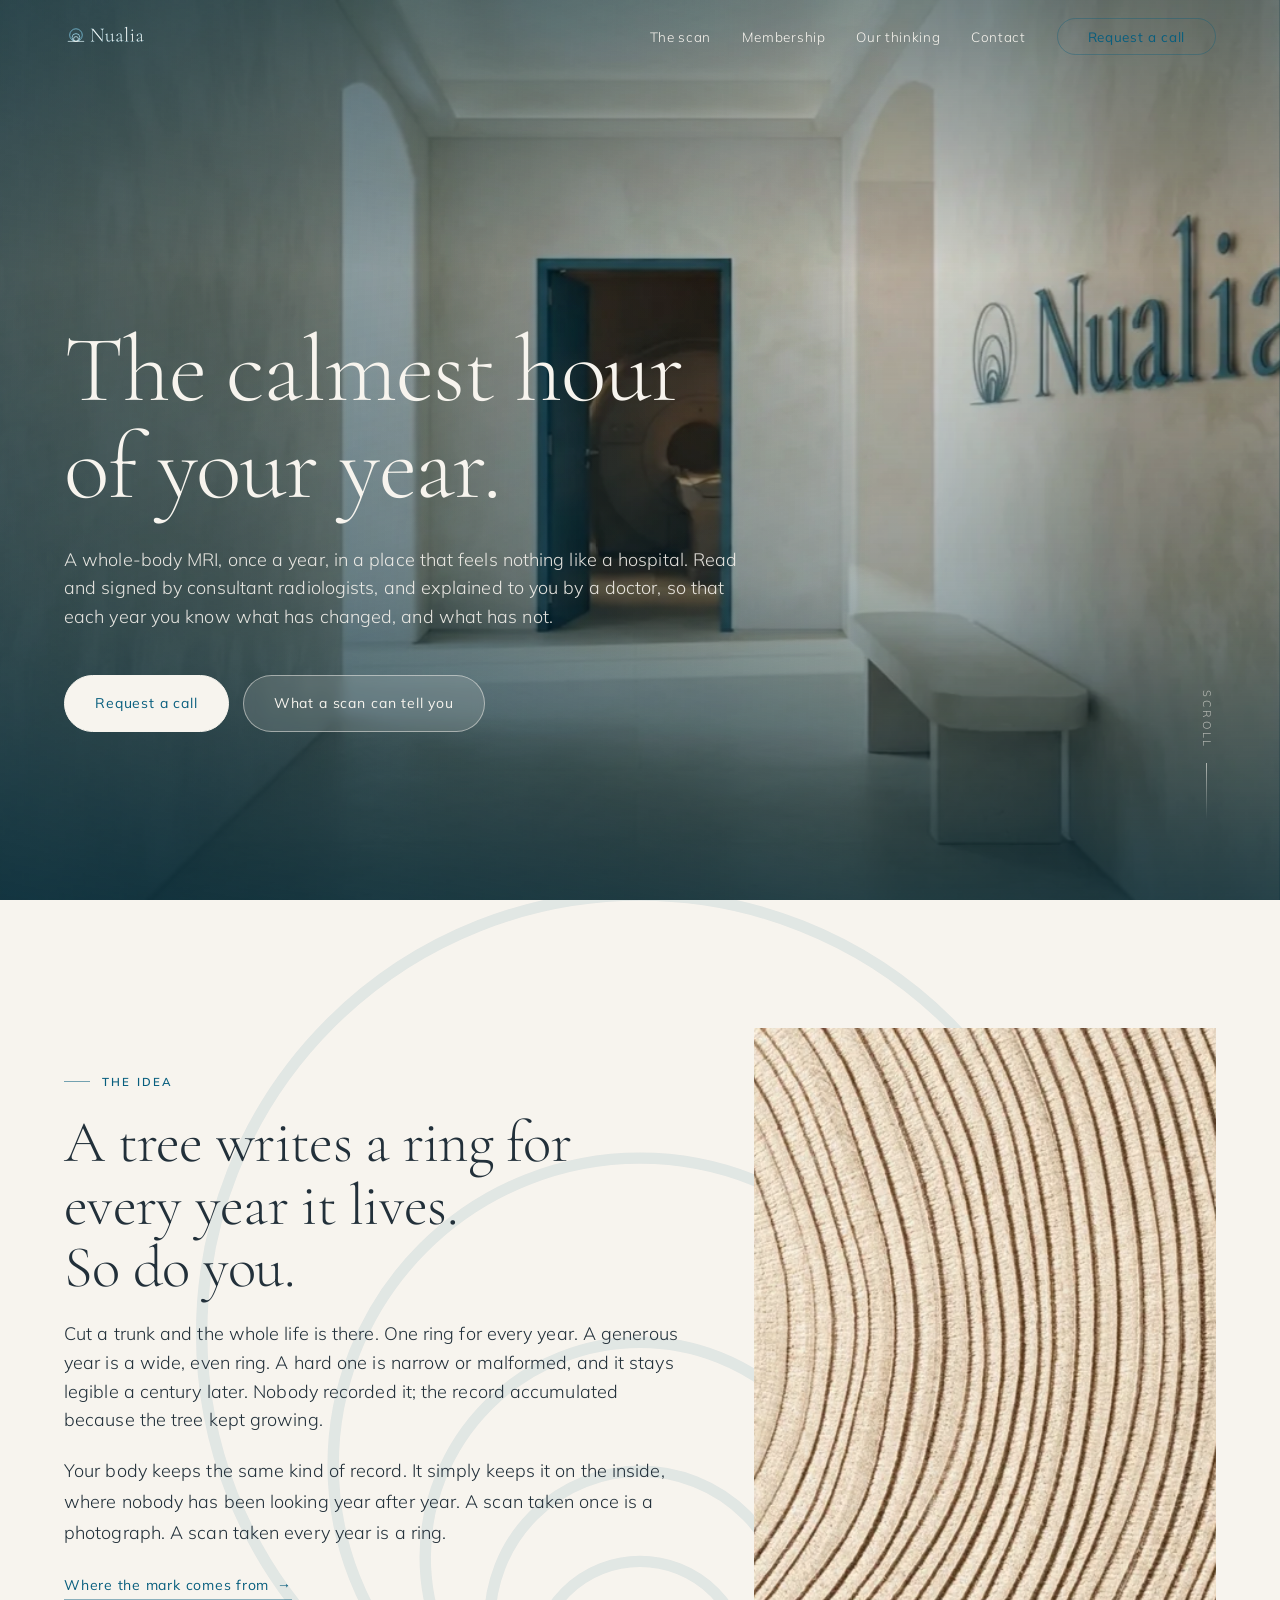
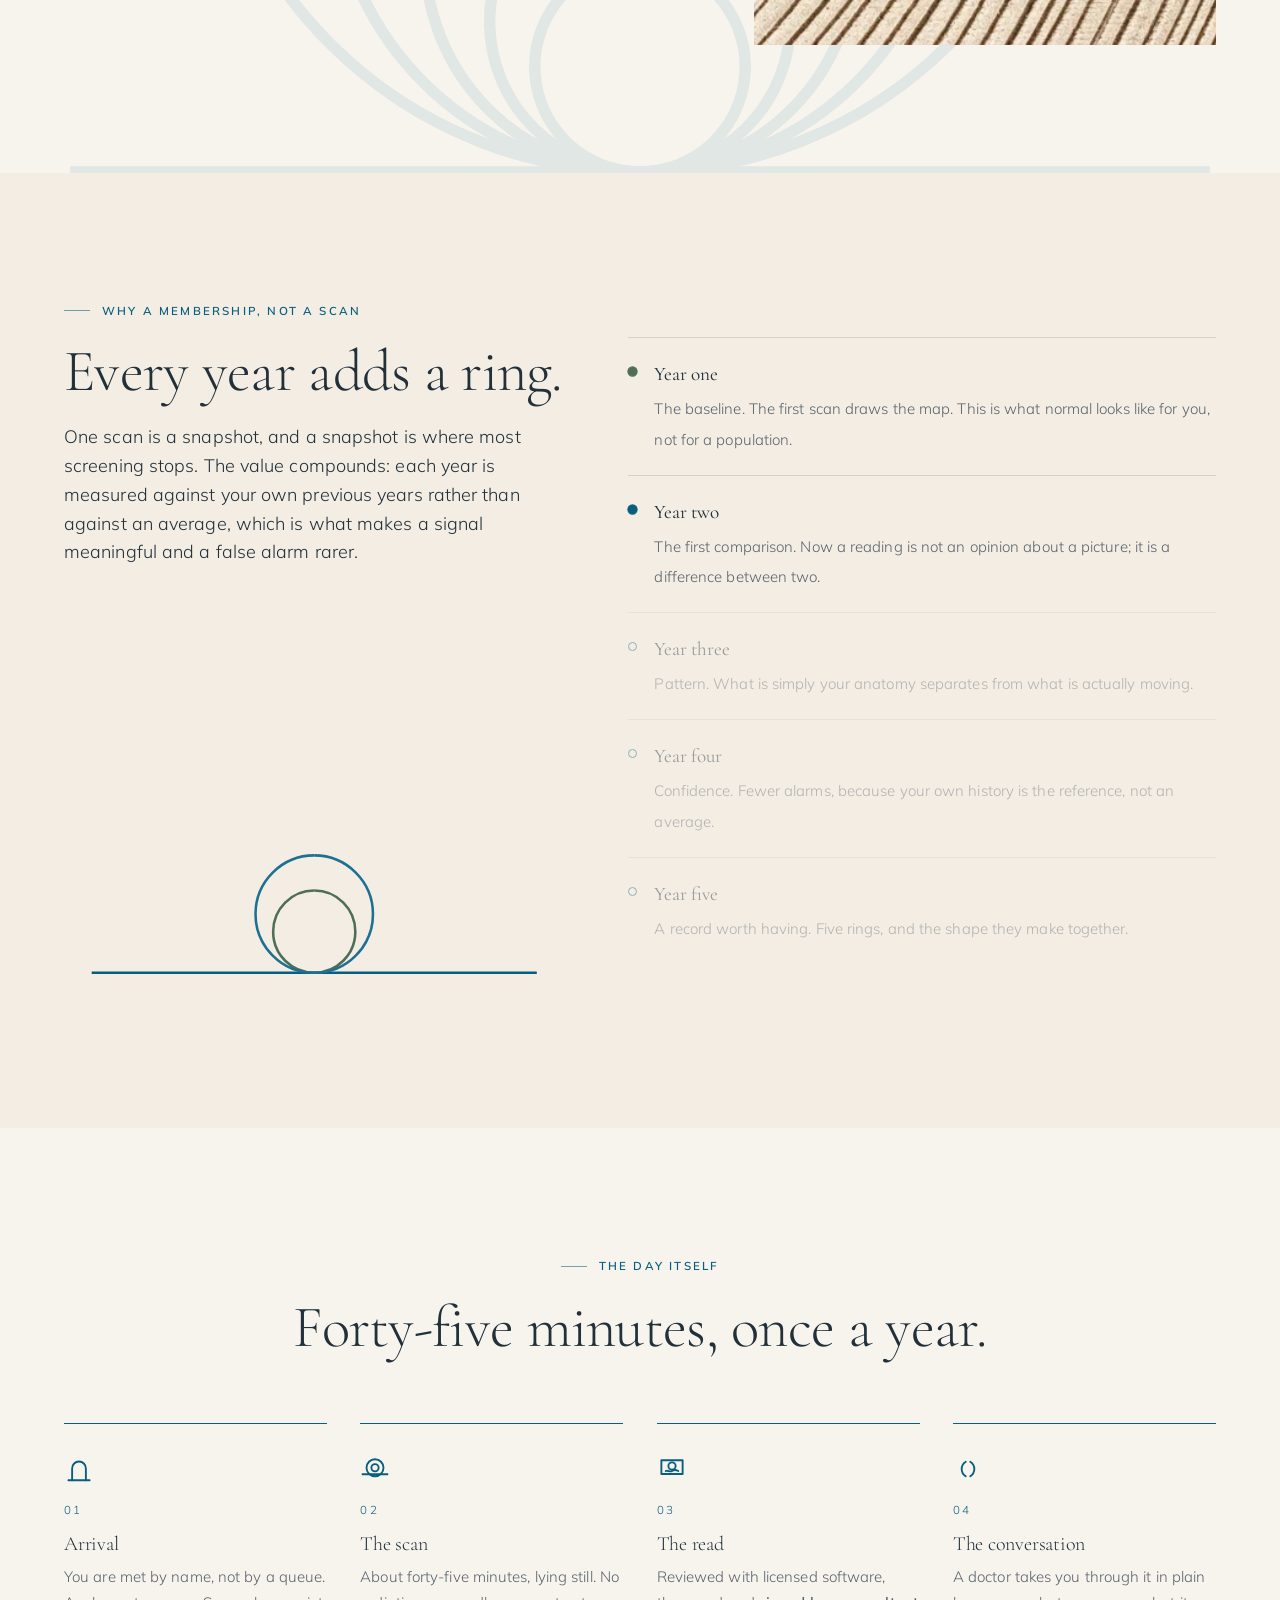
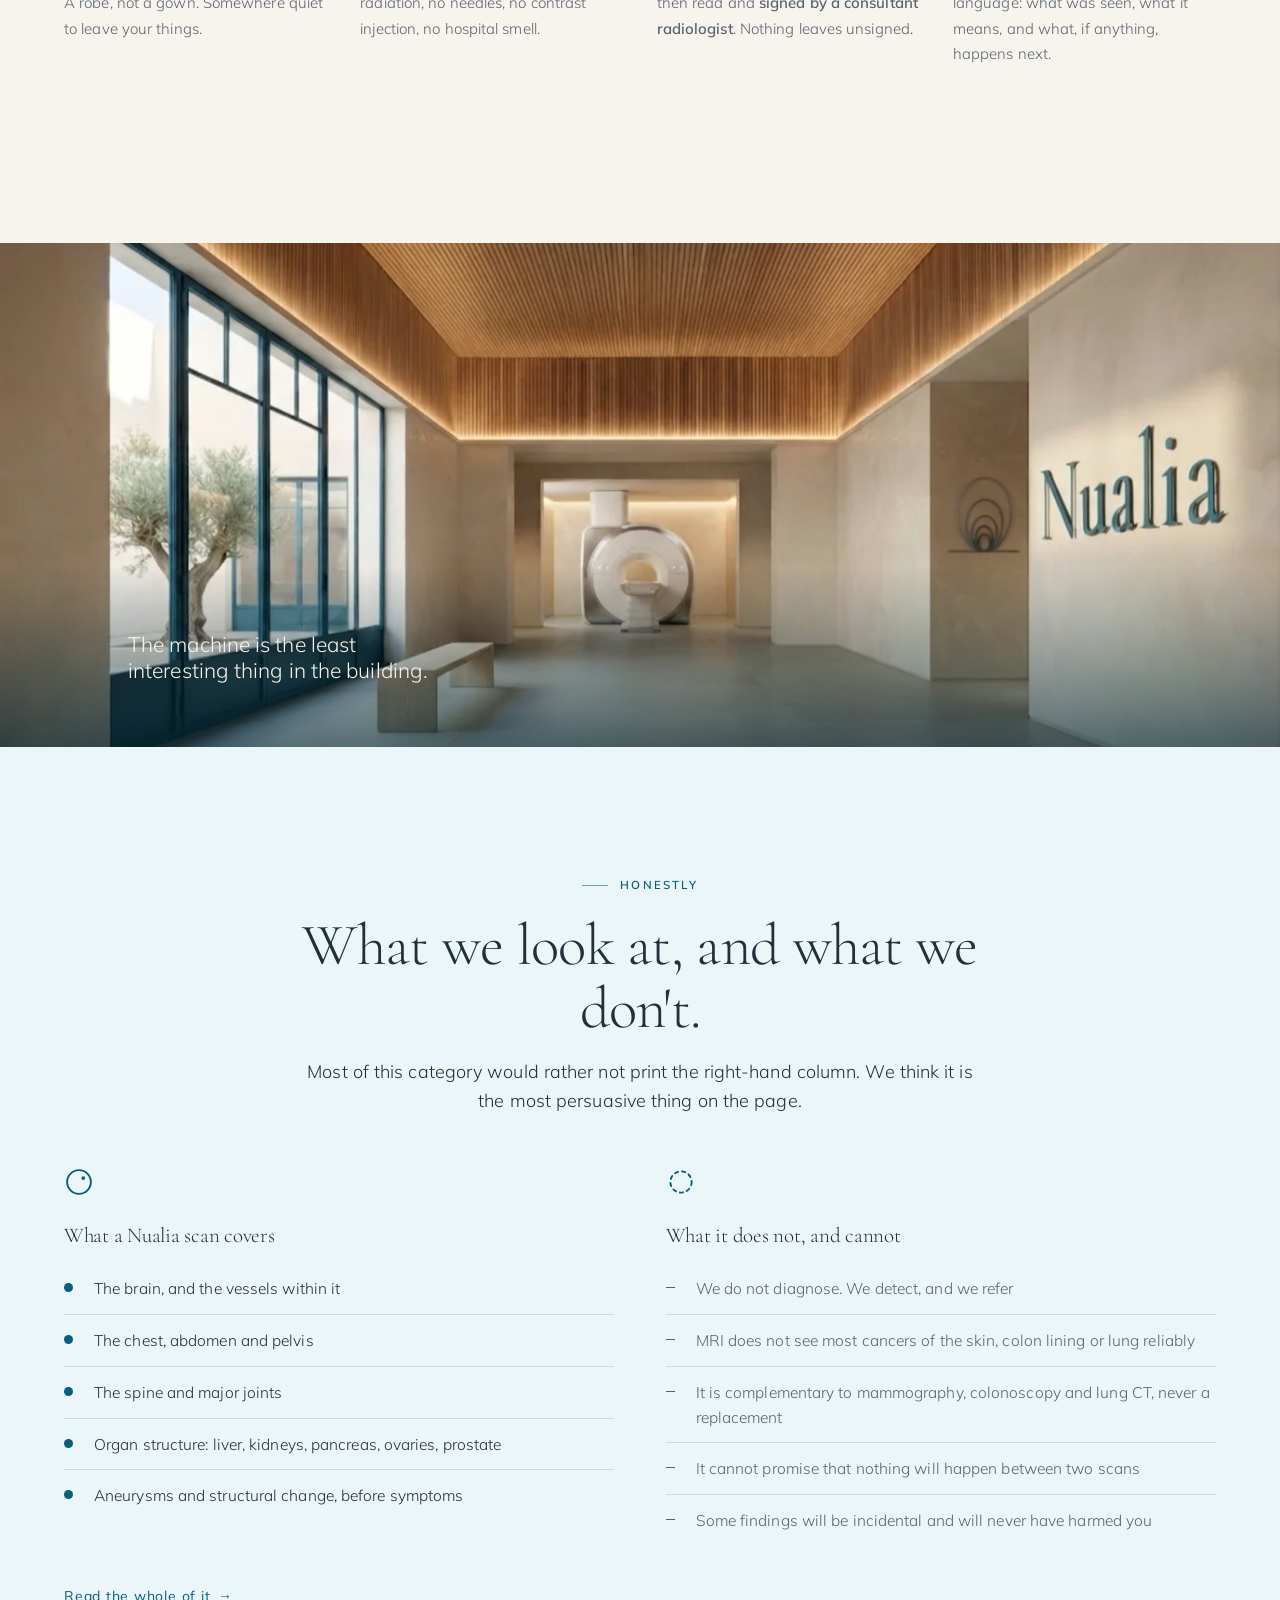
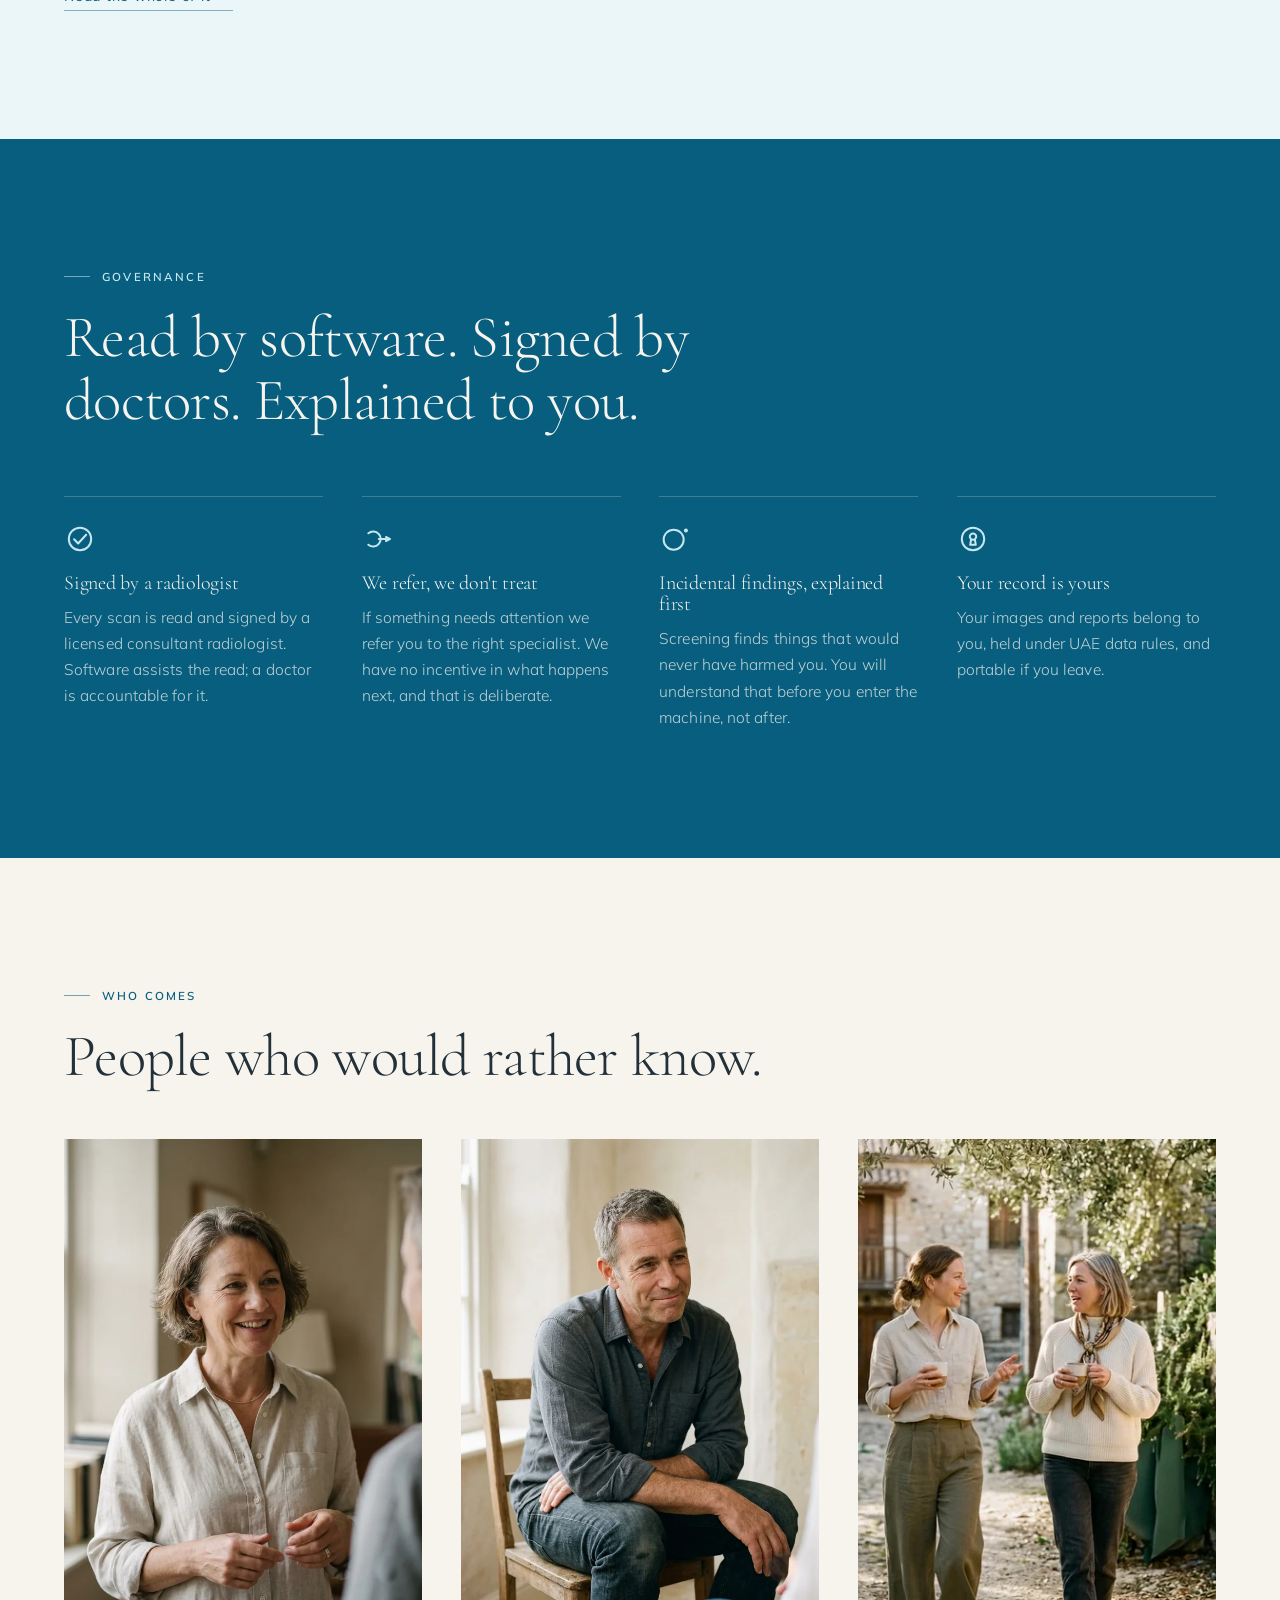
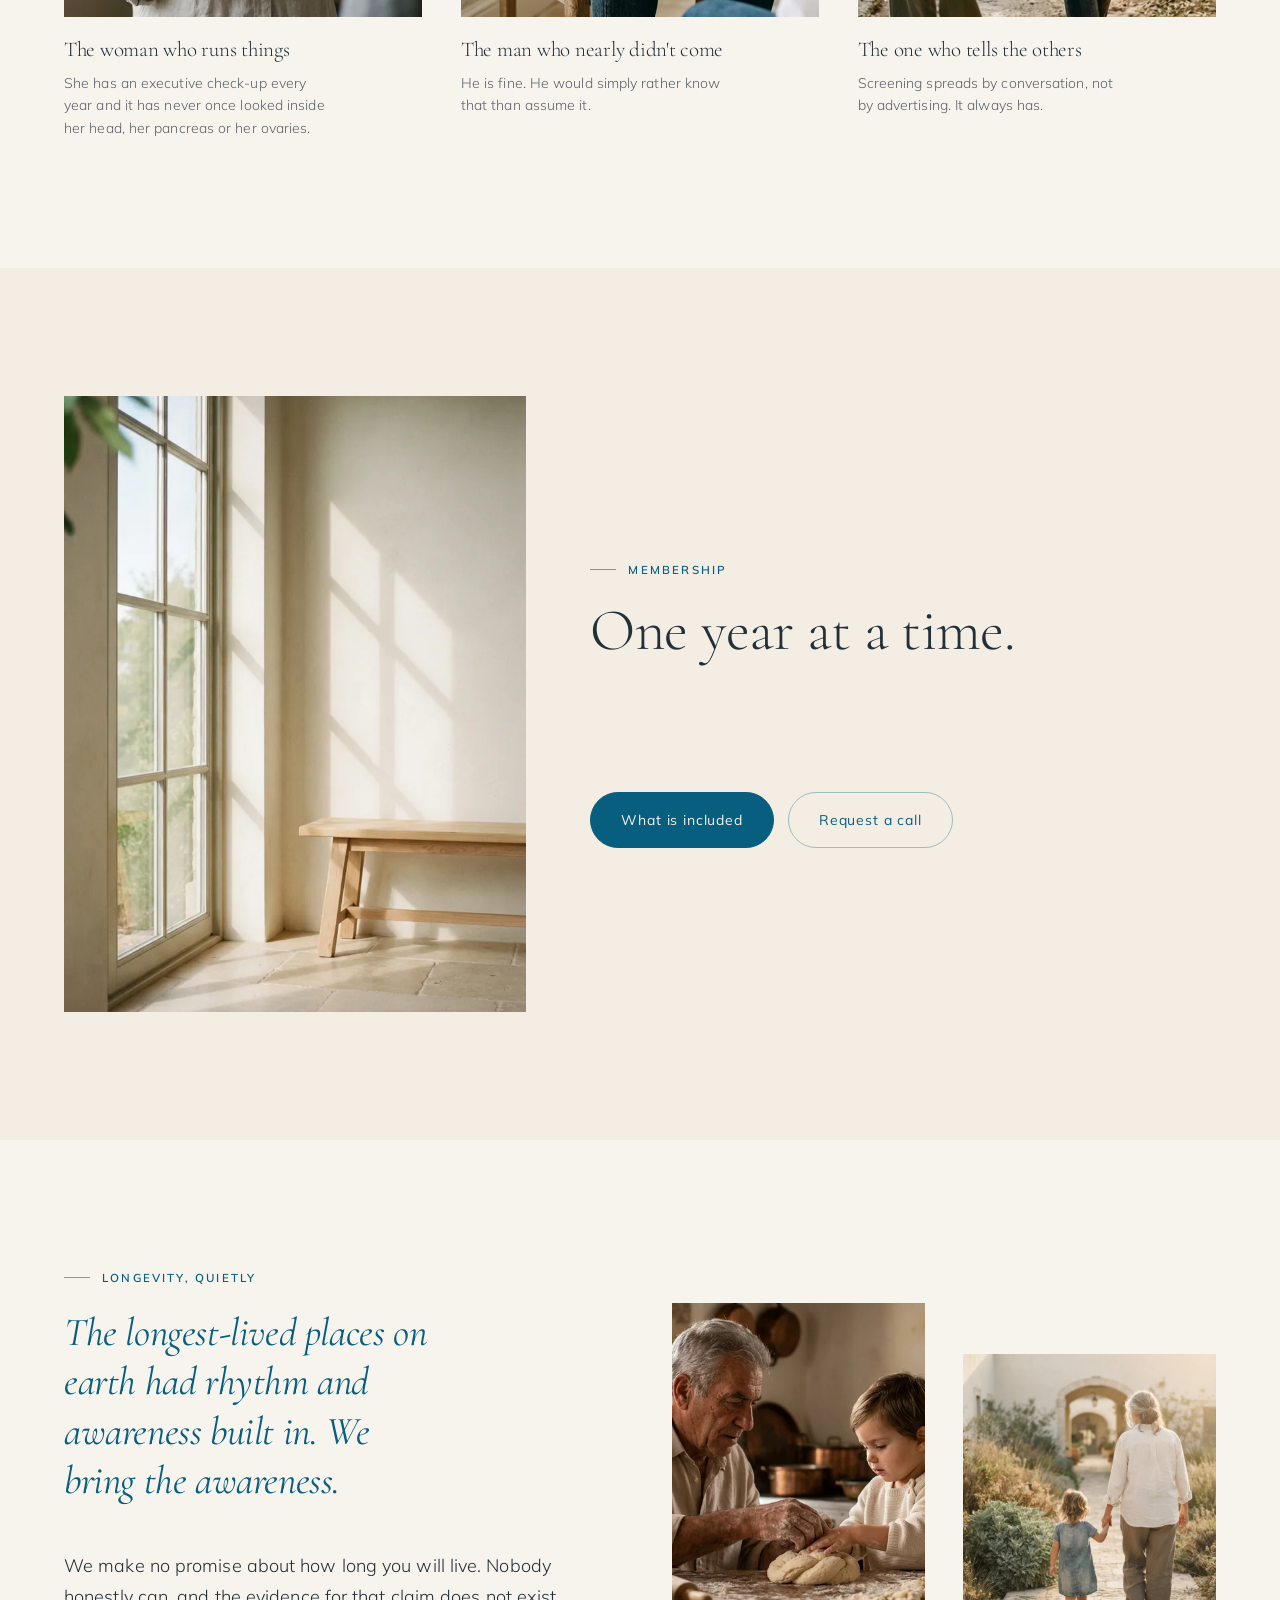
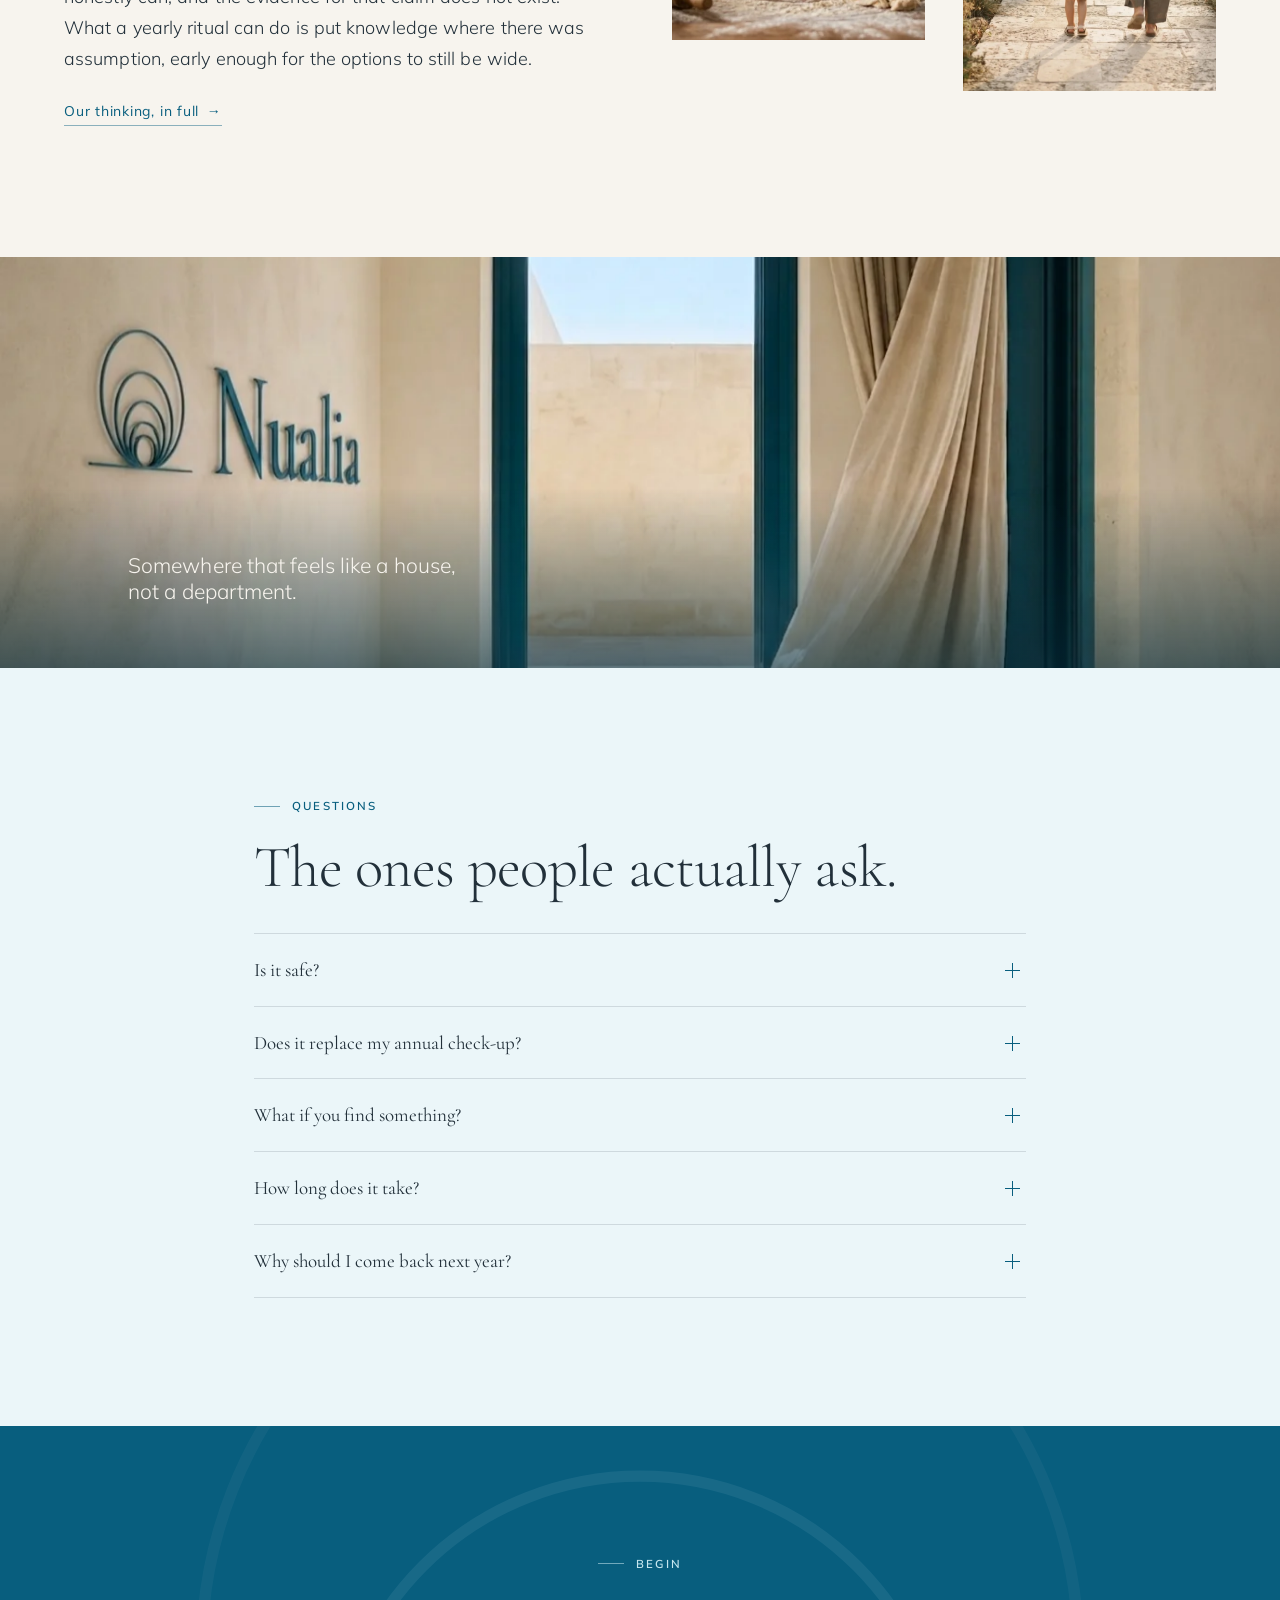
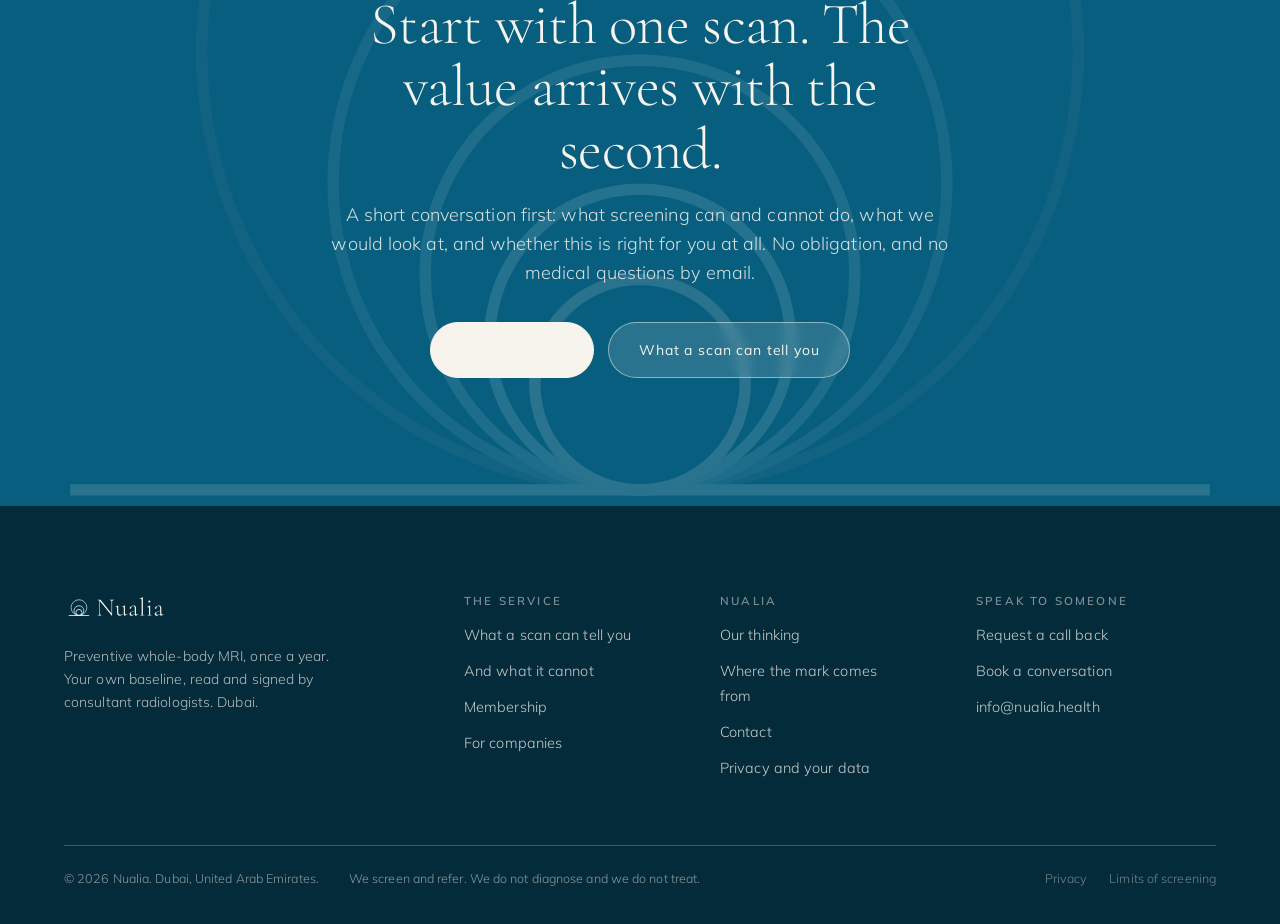
==== commit f20dbf27: "Wire the enquiry form to info@nualia.health, publish a full privacy notice, open the site to search " ====
--- a/index.html
+++ b/index.html
@@ -5,7 +5,6 @@
 <meta name="viewport" content="width=device-width,initial-scale=1">
 <title>Nualia: the calmest hour of your year</title>
 <meta name="description" content="Preventive whole-body MRI in Dubai, once a year. Your own baseline, read and signed by consultant radiologists. No radiation, no needles.">
-<meta name="robots" content="noindex,nofollow">
 <meta property="og:title" content="Nualia: the calmest hour of your year">
 <meta property="og:description" content="Preventive whole-body MRI in Dubai, once a year. Your own baseline, read and signed by consultant radiologists. No radiation, no needles.">
 <meta property="og:type" content="website">
@@ -224,8 +223,7 @@
         <ul>
           <li><a href="contact.html">Request a call back</a></li>
           <li><a href="contact.html#book">Book a conversation</a></li>
-          <li><a href="contact.html#whatsapp">WhatsApp</a></li>
-          <li><a href="mailto:hello@nualia.health">hello@nualia.health</a></li>
+          <li><a href="mailto:info@nualia.health">info@nualia.health</a></li>
         </ul>
       </div>
     </div>
--- a/assets/css/site.css
+++ b/assets/css/site.css
@@ -36,7 +36,7 @@
   --max:1280px;
   --measure:63ch;
 
-  --demo:38px;
+  --demo:0px;
   --ease:cubic-bezier(.22,.61,.36,1);
   --slow:cubic-bezier(.16,1,.3,1);
 }
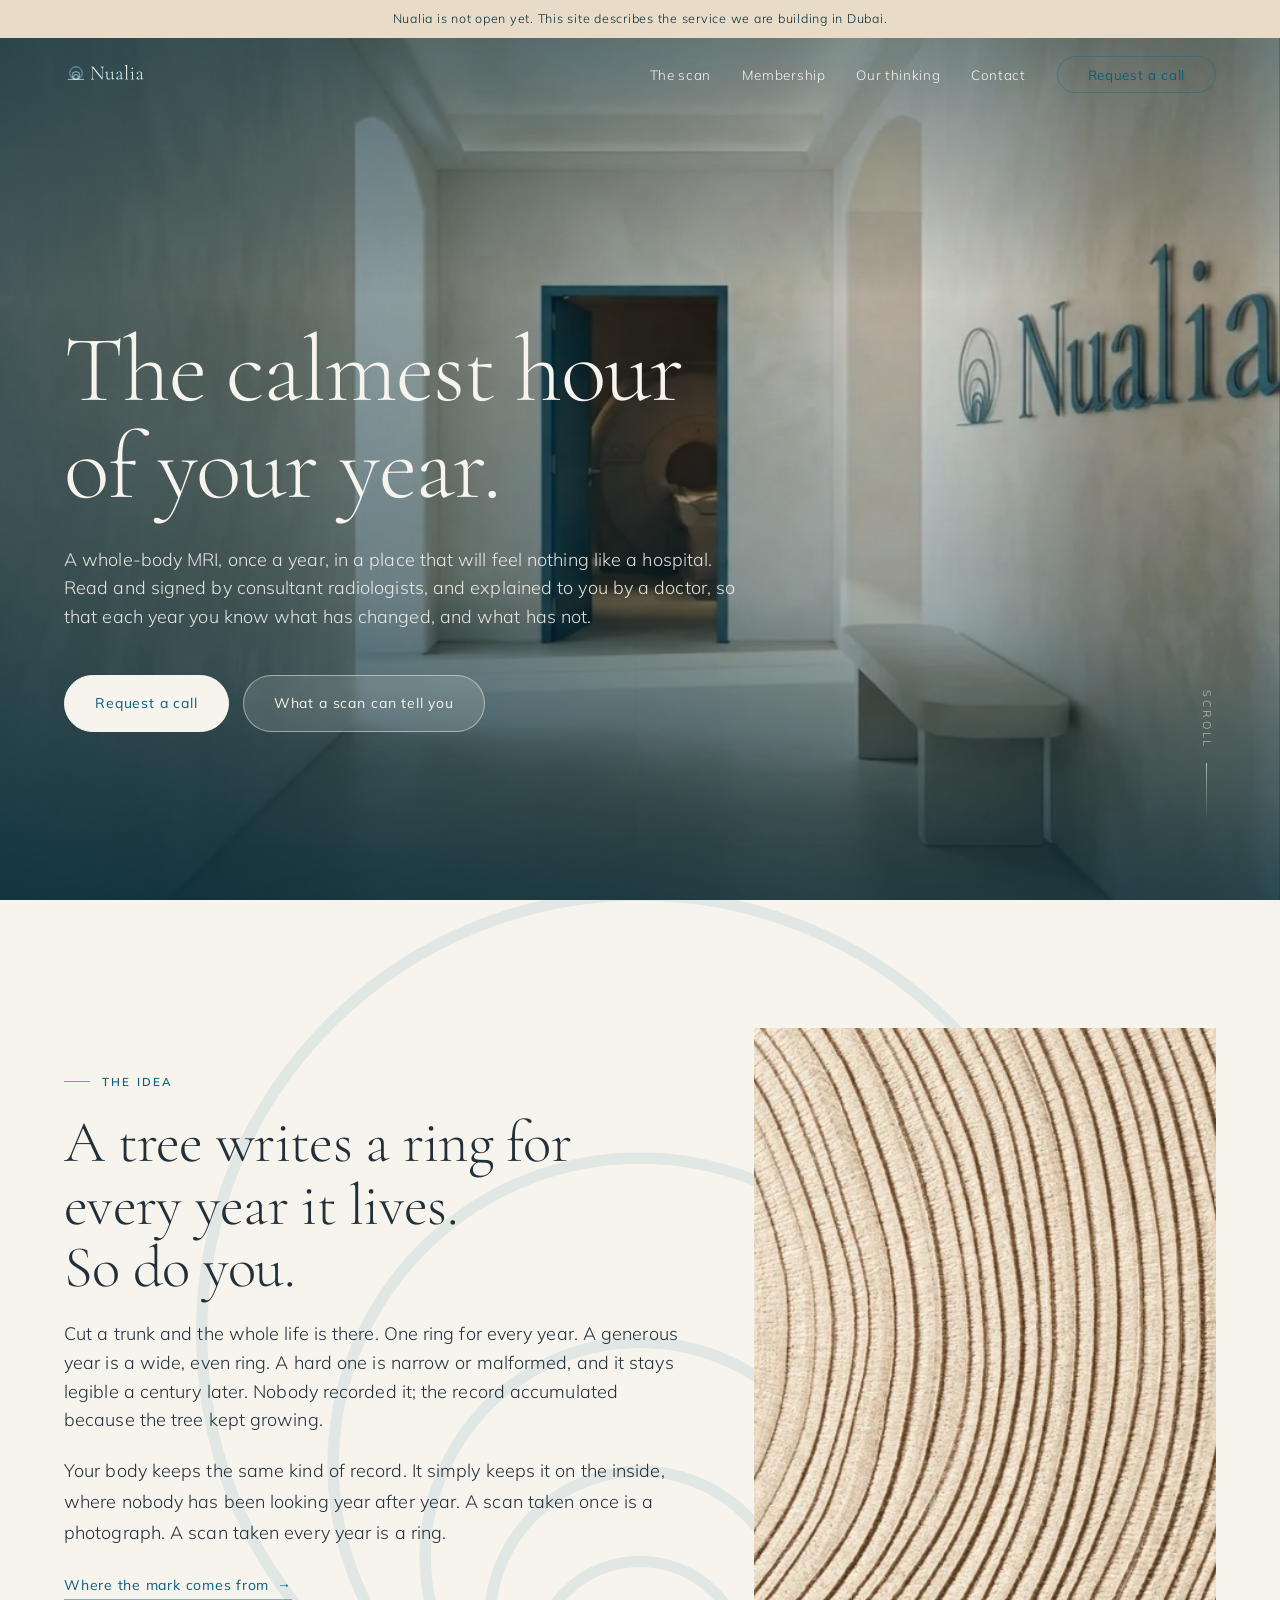
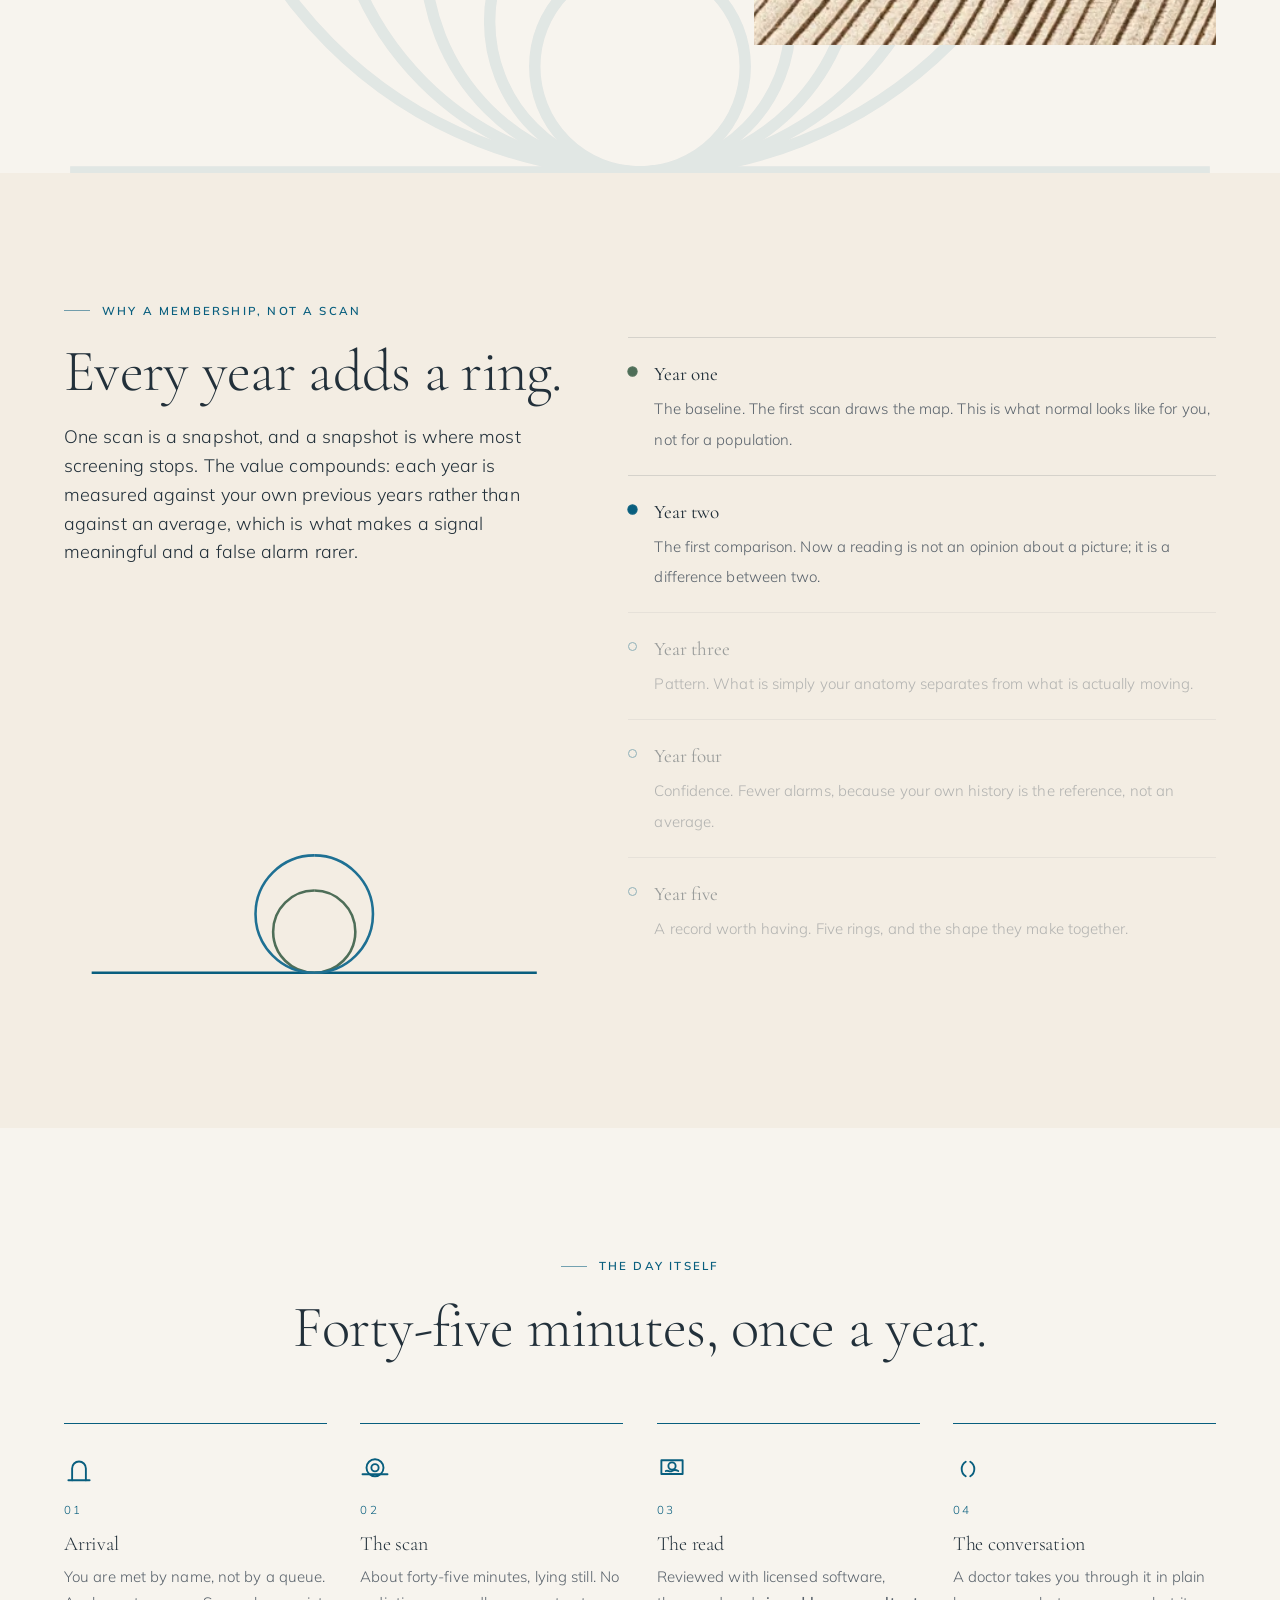
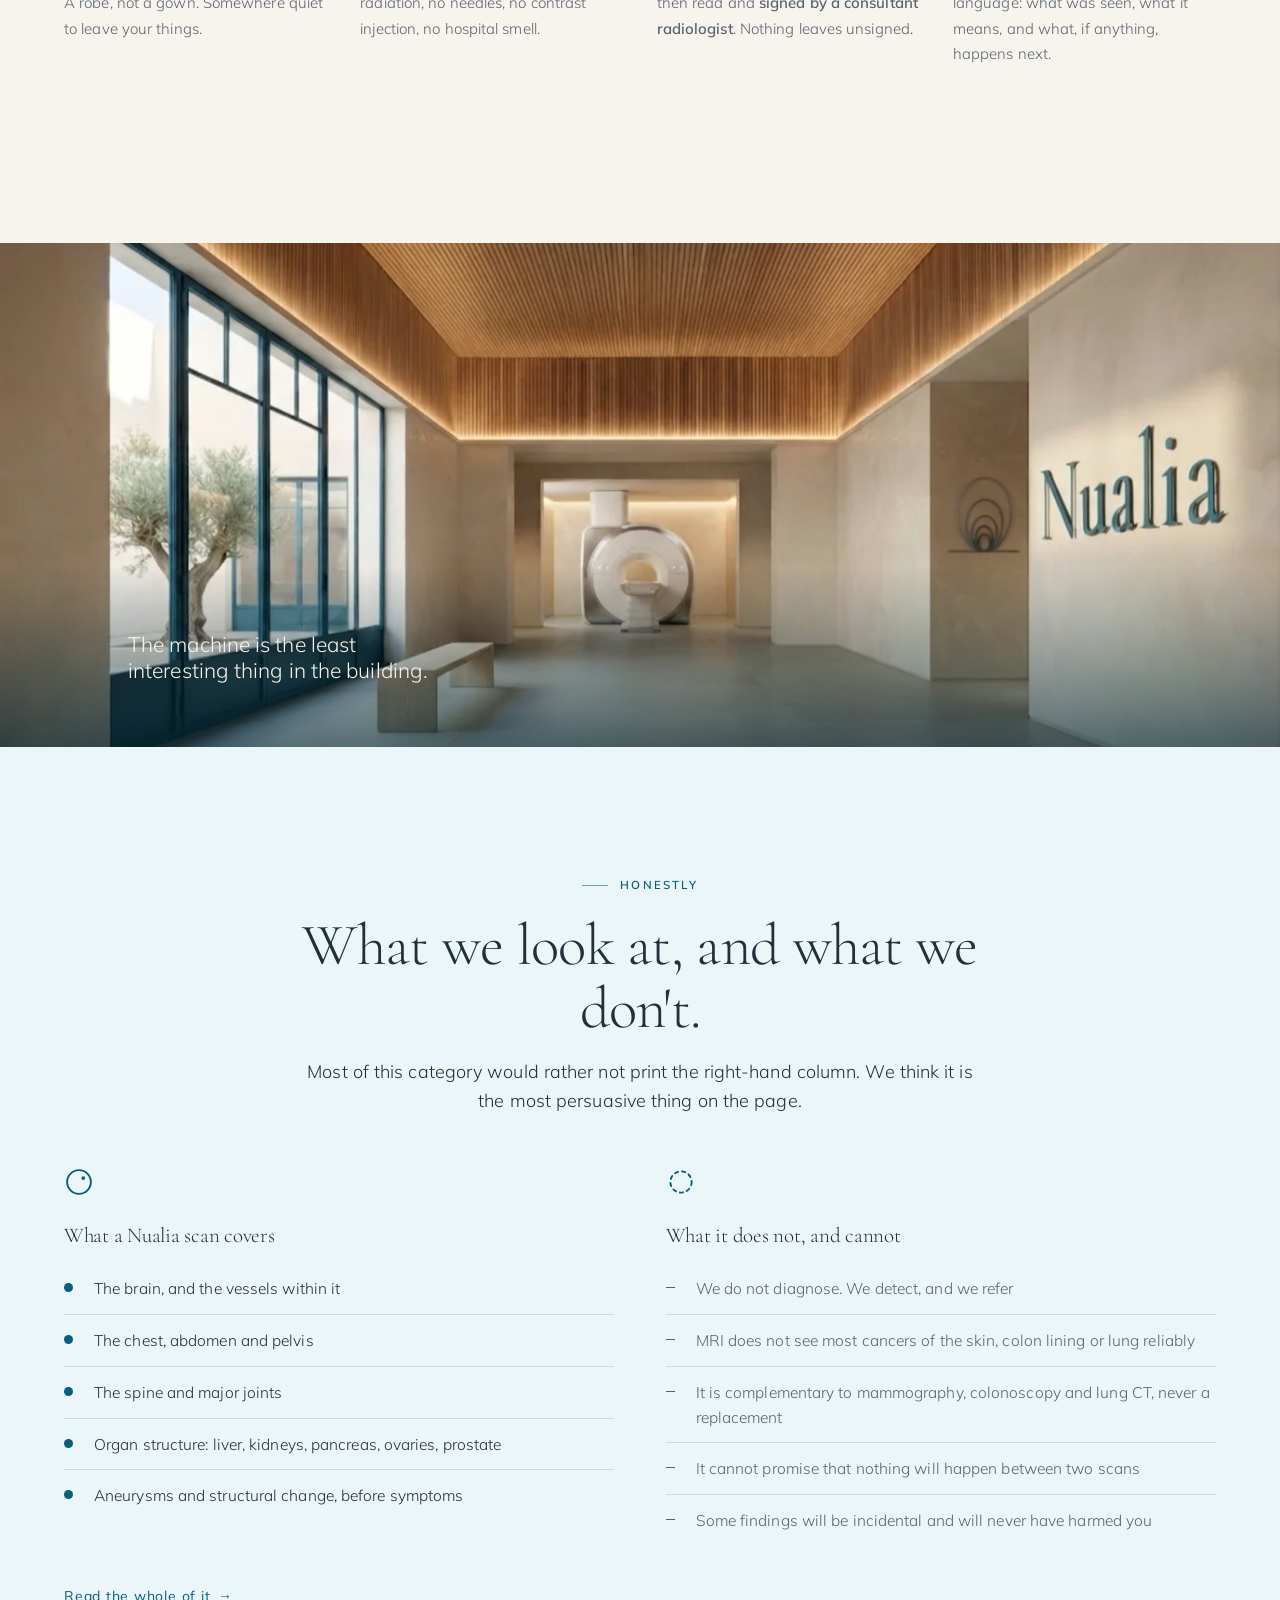
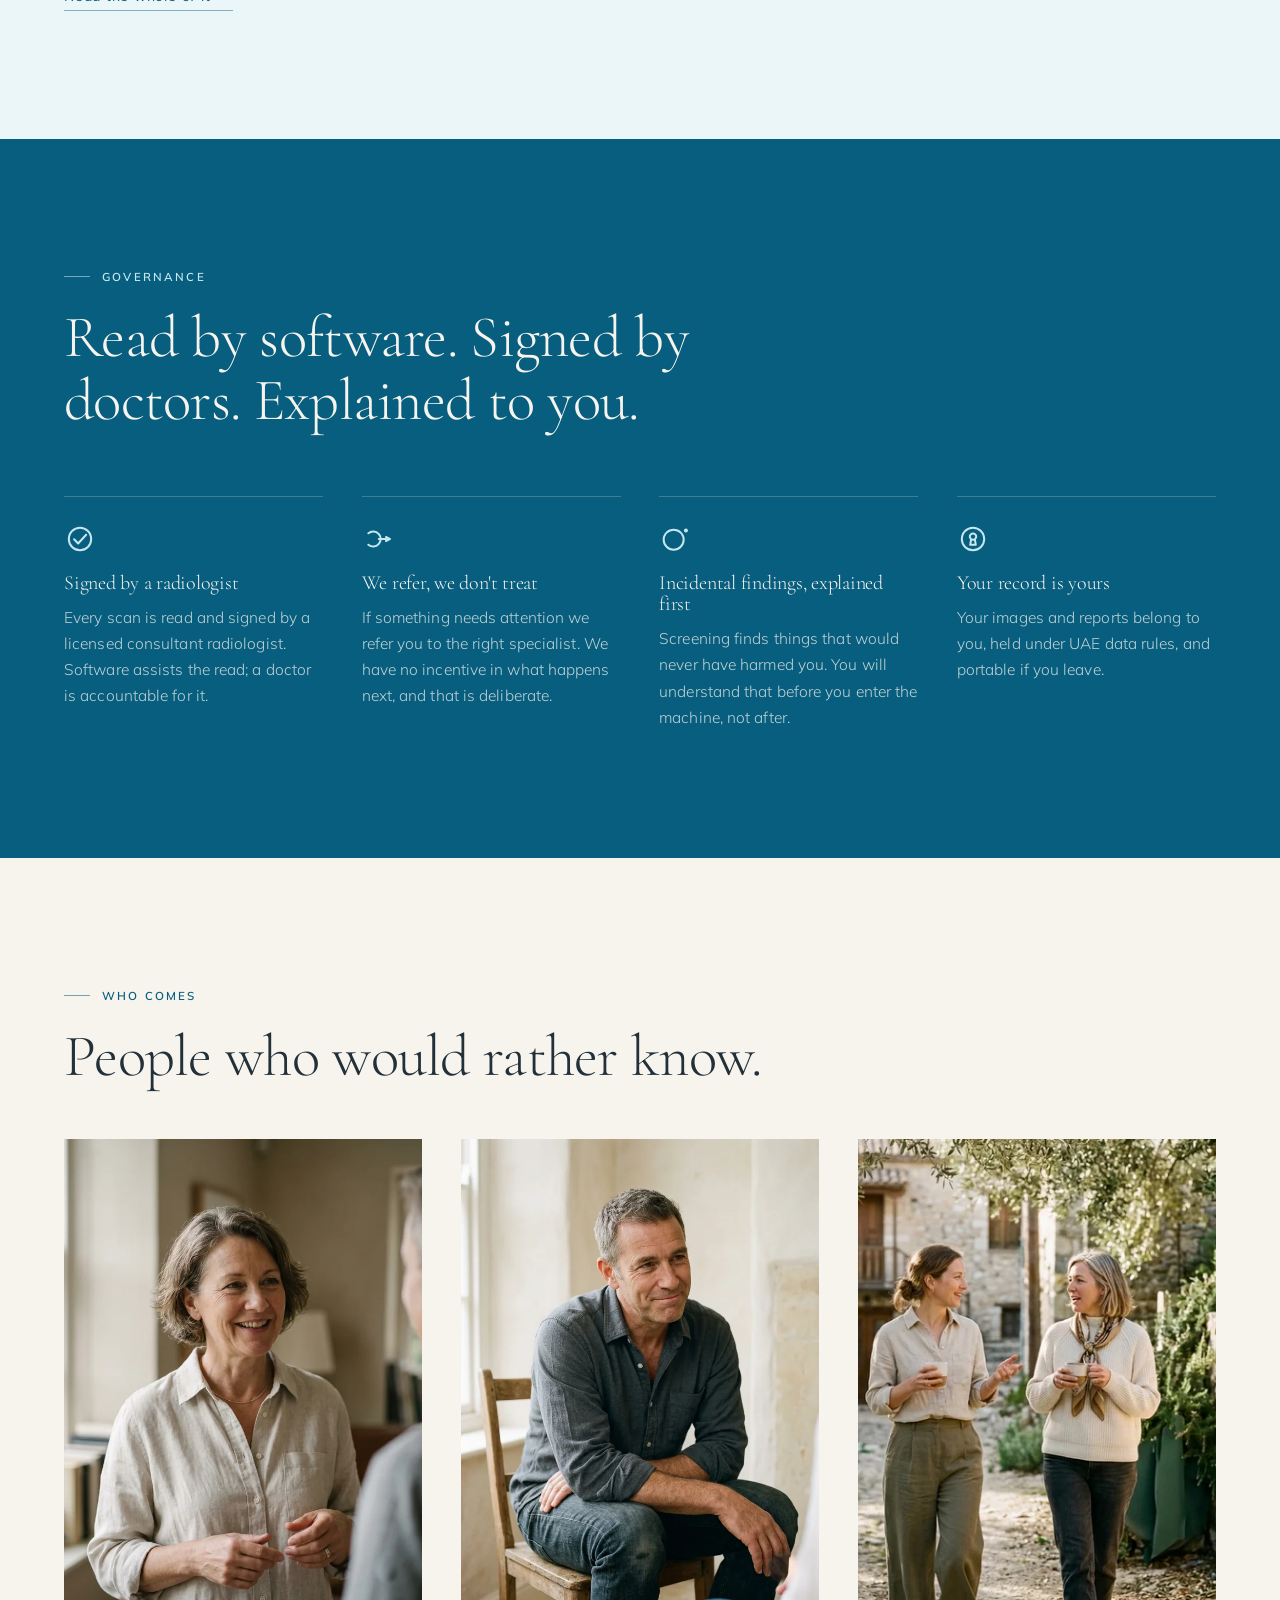
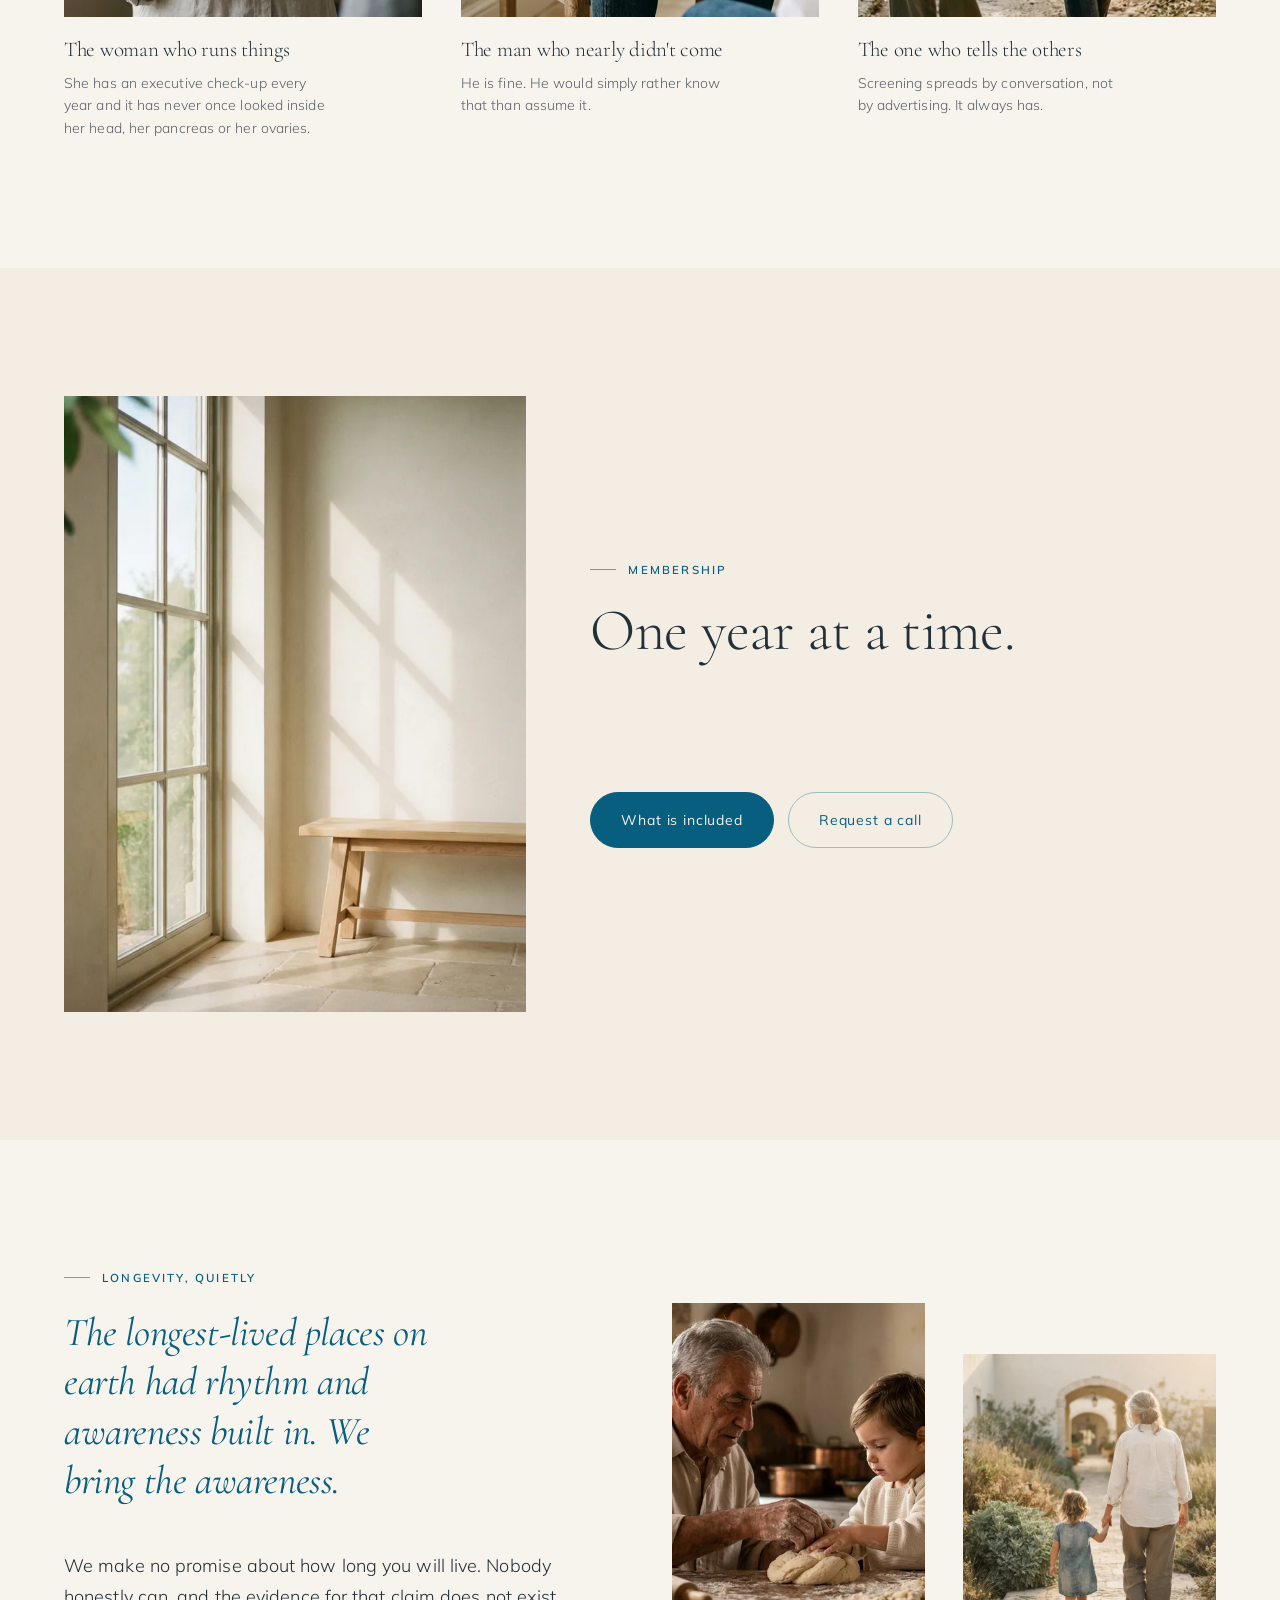
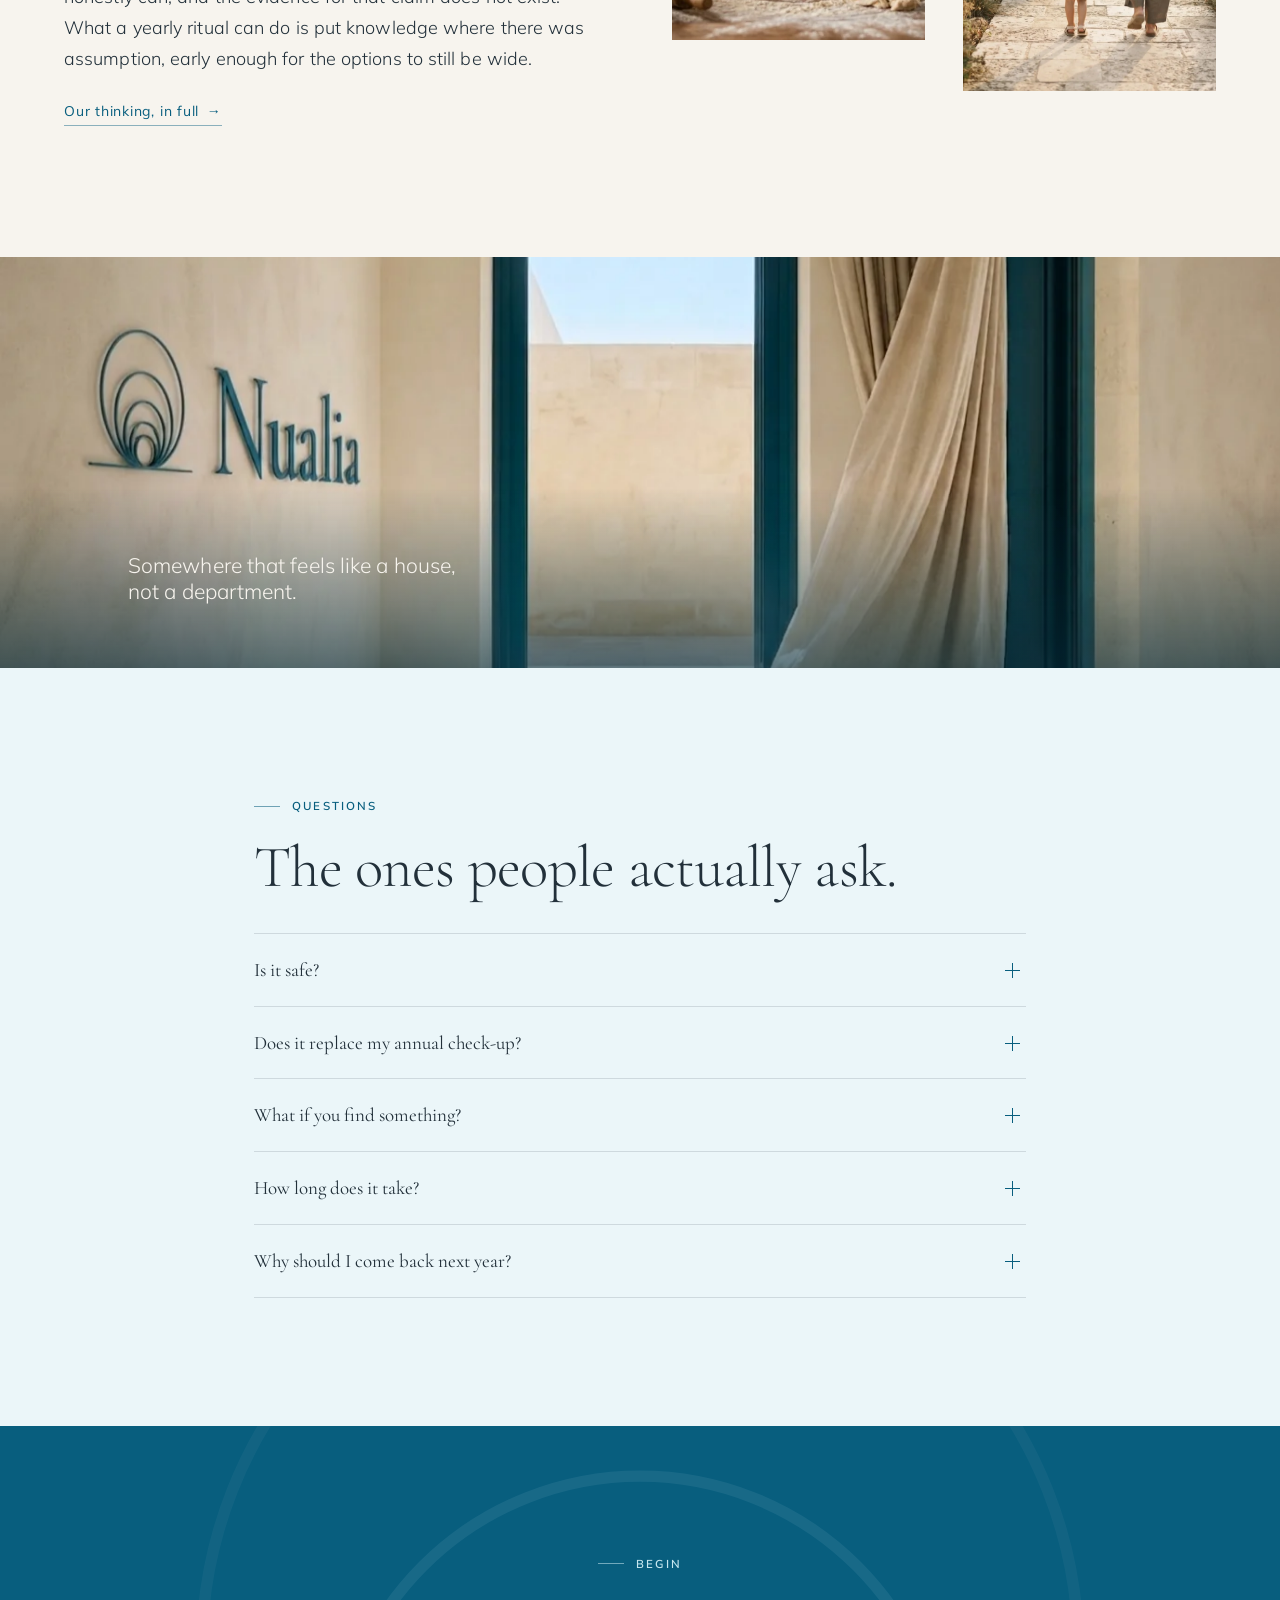
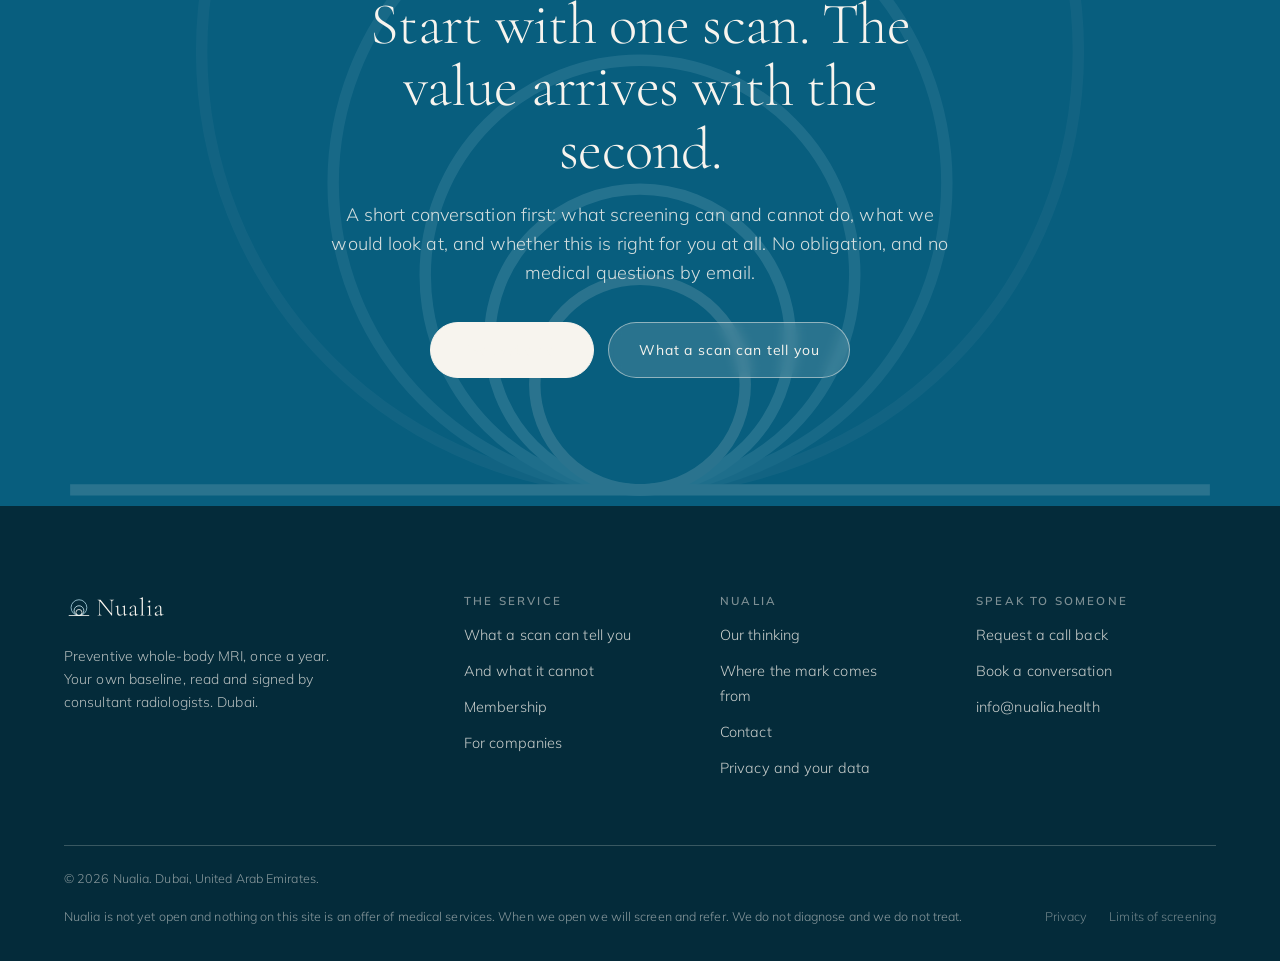
==== commit 88d8ca28: "Take the site out of search engines and reframe it as pre-opening" ====
--- a/index.html
+++ b/index.html
@@ -5,6 +5,7 @@
 <meta name="viewport" content="width=device-width,initial-scale=1">
 <title>Nualia: the calmest hour of your year</title>
 <meta name="description" content="Preventive whole-body MRI in Dubai, once a year. Your own baseline, read and signed by consultant radiologists. No radiation, no needles.">
+<meta name="robots" content="noindex,nofollow">
 <meta property="og:title" content="Nualia: the calmest hour of your year">
 <meta property="og:description" content="Preventive whole-body MRI in Dubai, once a year. Your own baseline, read and signed by consultant radiologists. No radiation, no needles.">
 <meta property="og:type" content="website">
@@ -13,6 +14,7 @@
 <link rel="stylesheet" href="assets/css/site.css">
 </head>
 <body data-page="home">
+<div class="demo">Nualia is not open yet. This site describes the service we are building in Dubai.</div>
 <header class="hdr hdr--over">
   <a class="hdr__logo" href="index.html" aria-label="Nualia home">
     <span style="position:relative;display:block">
@@ -29,7 +31,7 @@
   <div class="hero__inner"><div class="wrap">
     <h1 class="d1" data-rise>The calmest hour of your year.</h1>
     <p class="lede" data-rise="140">
-      A whole-body MRI, once a year, in a place that feels nothing like a hospital.
+      A whole-body MRI, once a year, in a place that will feel nothing like a hospital.
       Read and signed by consultant radiologists, and explained to you by a doctor, so that each year you know what has changed, and what has not.
     </p>
     <div class="btns" data-rise="240">
@@ -229,7 +231,7 @@
     </div>
     <div class="ftr__bottom">
       <span>&copy; 2026 Nualia. Dubai, United Arab Emirates.</span>
-      <span>We screen and refer. We do not diagnose and we do not treat.</span>
+      <span>Nualia is not yet open and nothing on this site is an offer of medical services. When we open we will screen and refer. We do not diagnose and we do not treat.</span>
       <nav>
         <a href="privacy.html">Privacy</a>
         <a href="the-scan.html#limits">Limits of screening</a>
--- a/assets/css/site.css
+++ b/assets/css/site.css
@@ -36,7 +36,7 @@
   --max:1280px;
   --measure:63ch;
 
-  --demo:0px;
+  --demo:38px;
   --ease:cubic-bezier(.22,.61,.36,1);
   --slow:cubic-bezier(.16,1,.3,1);
 }
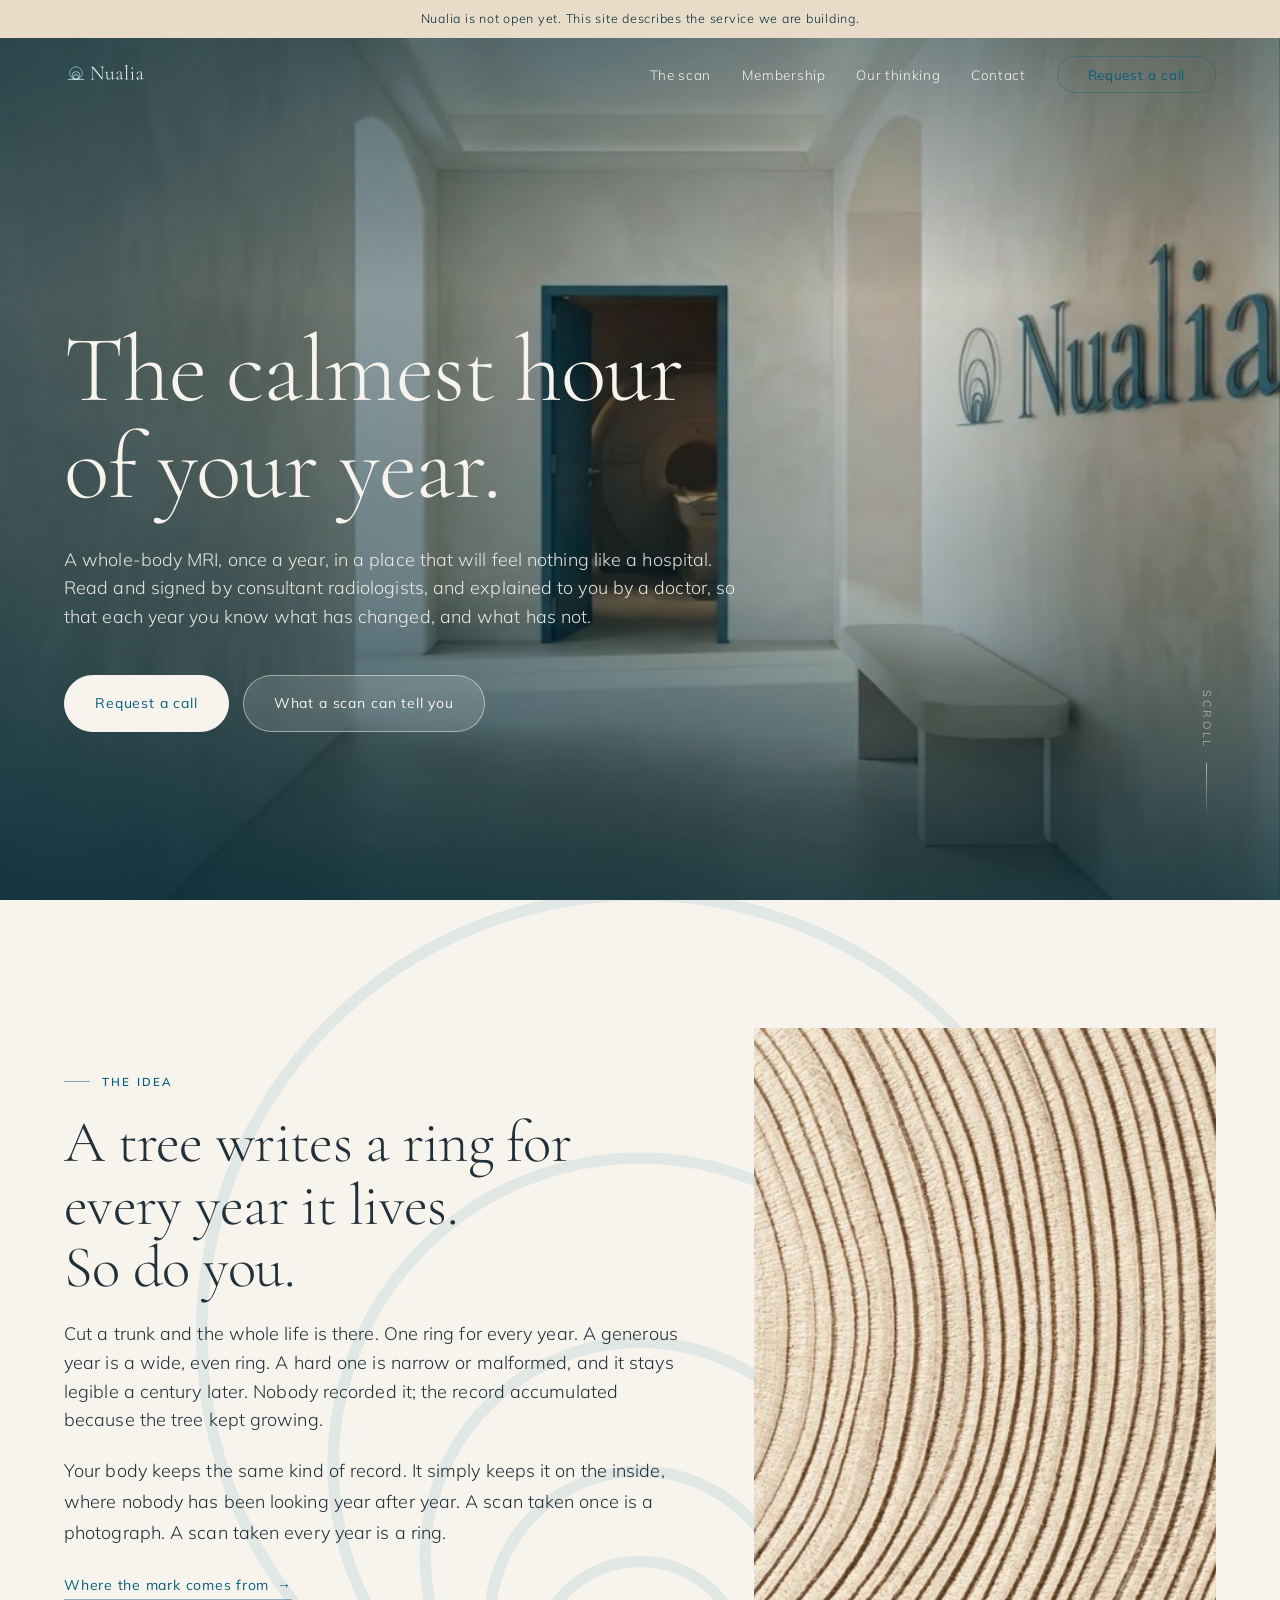
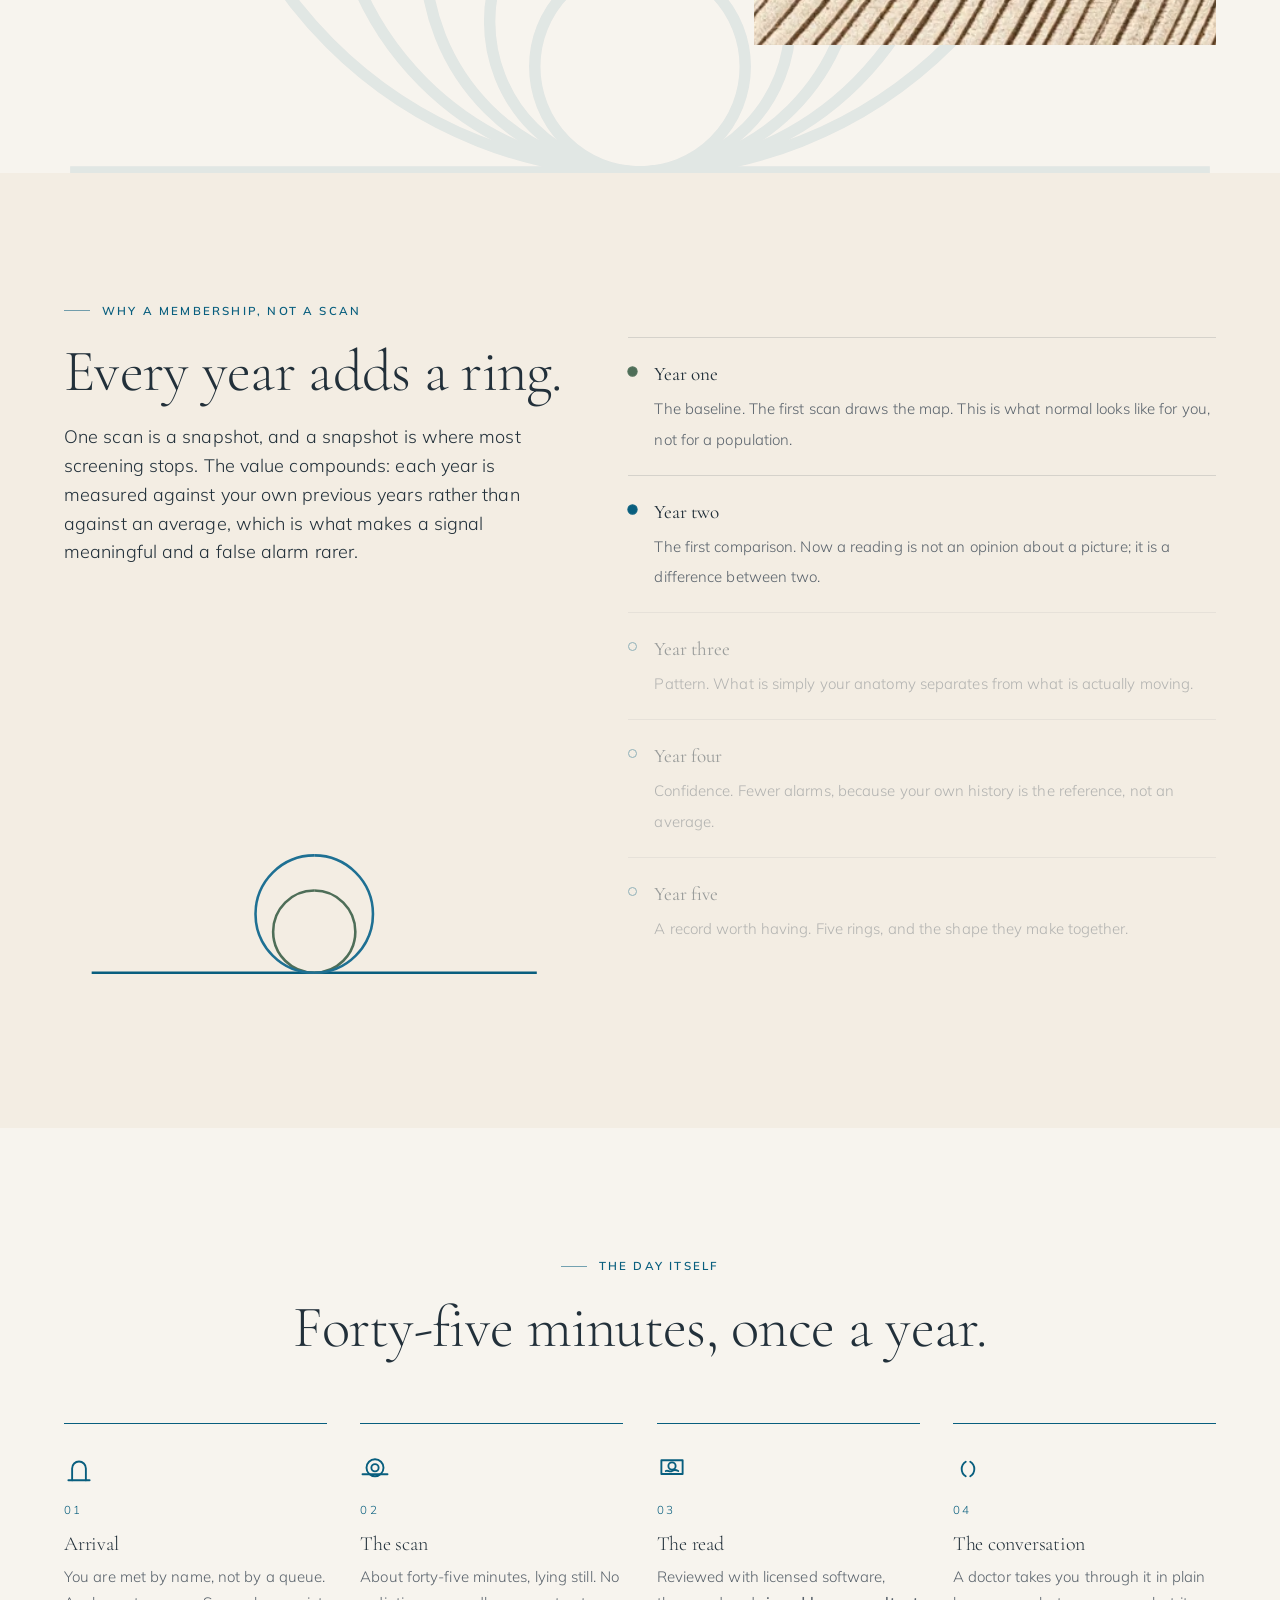
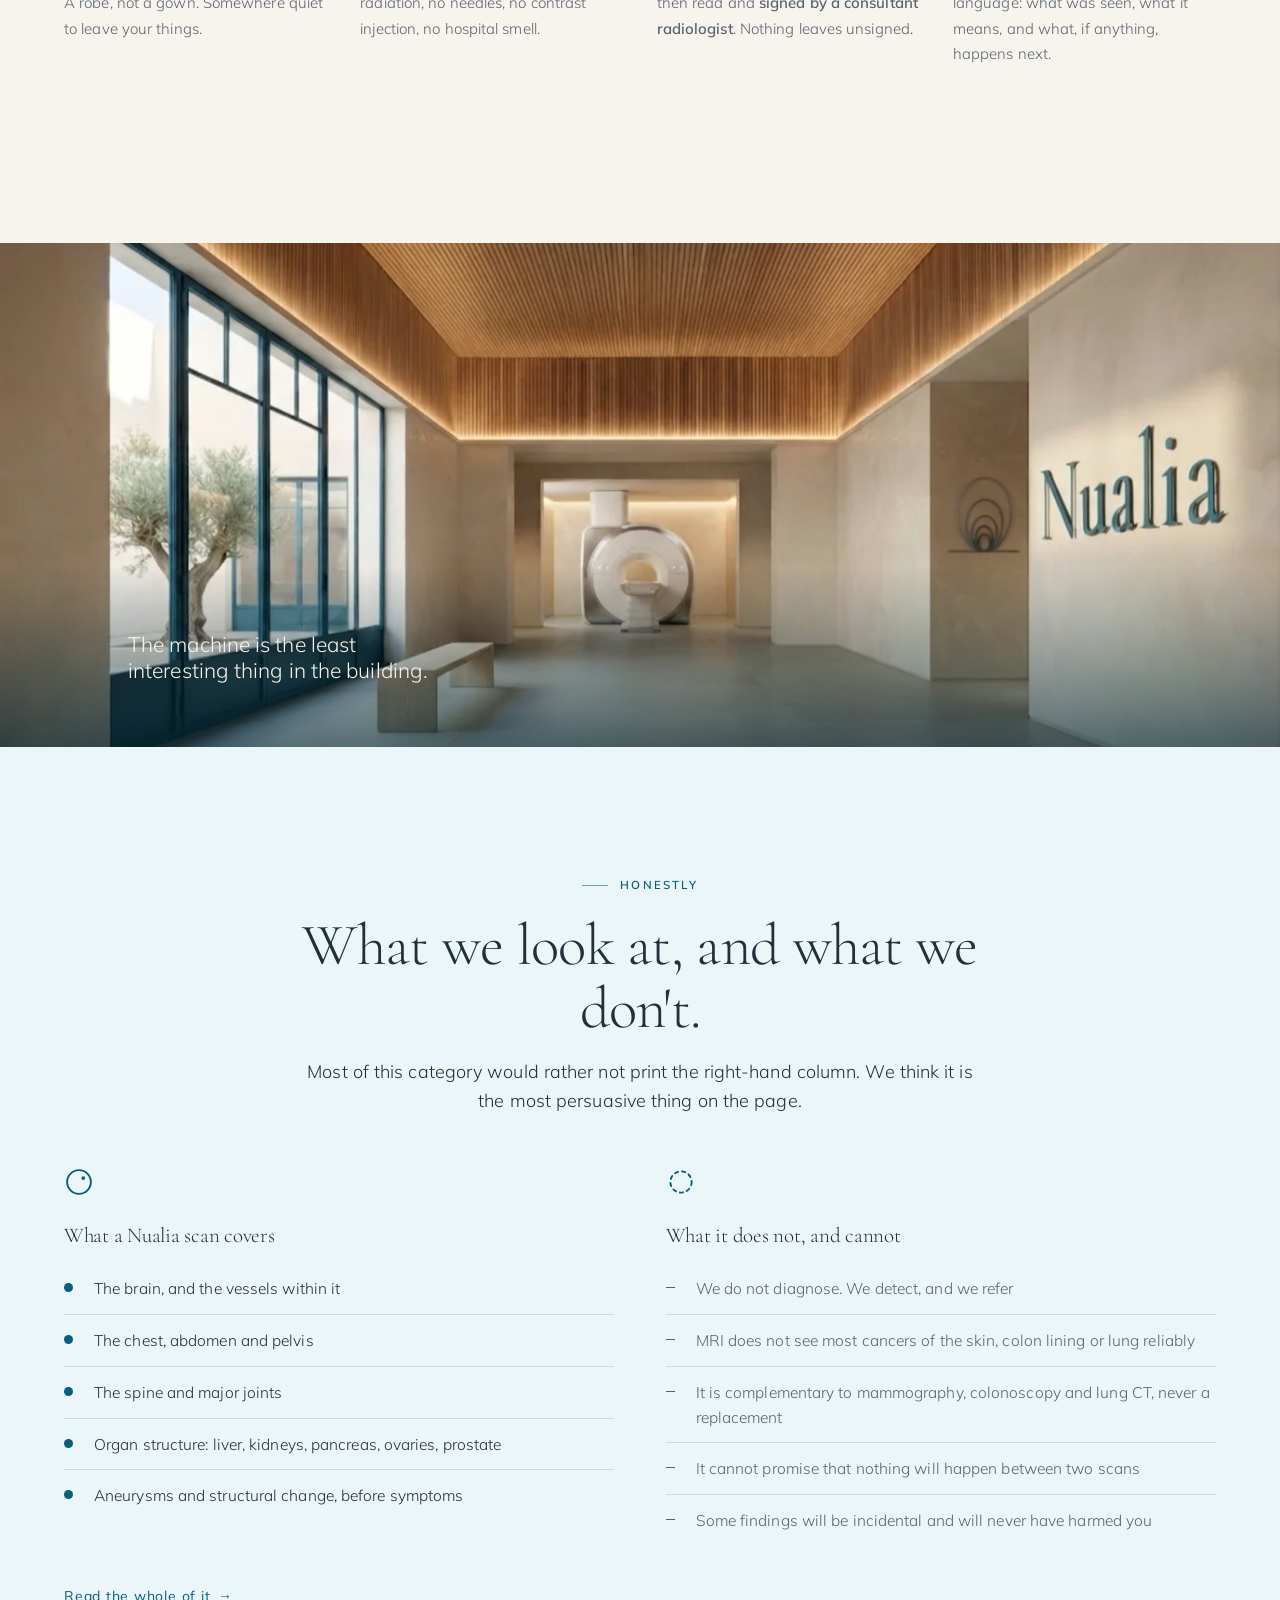
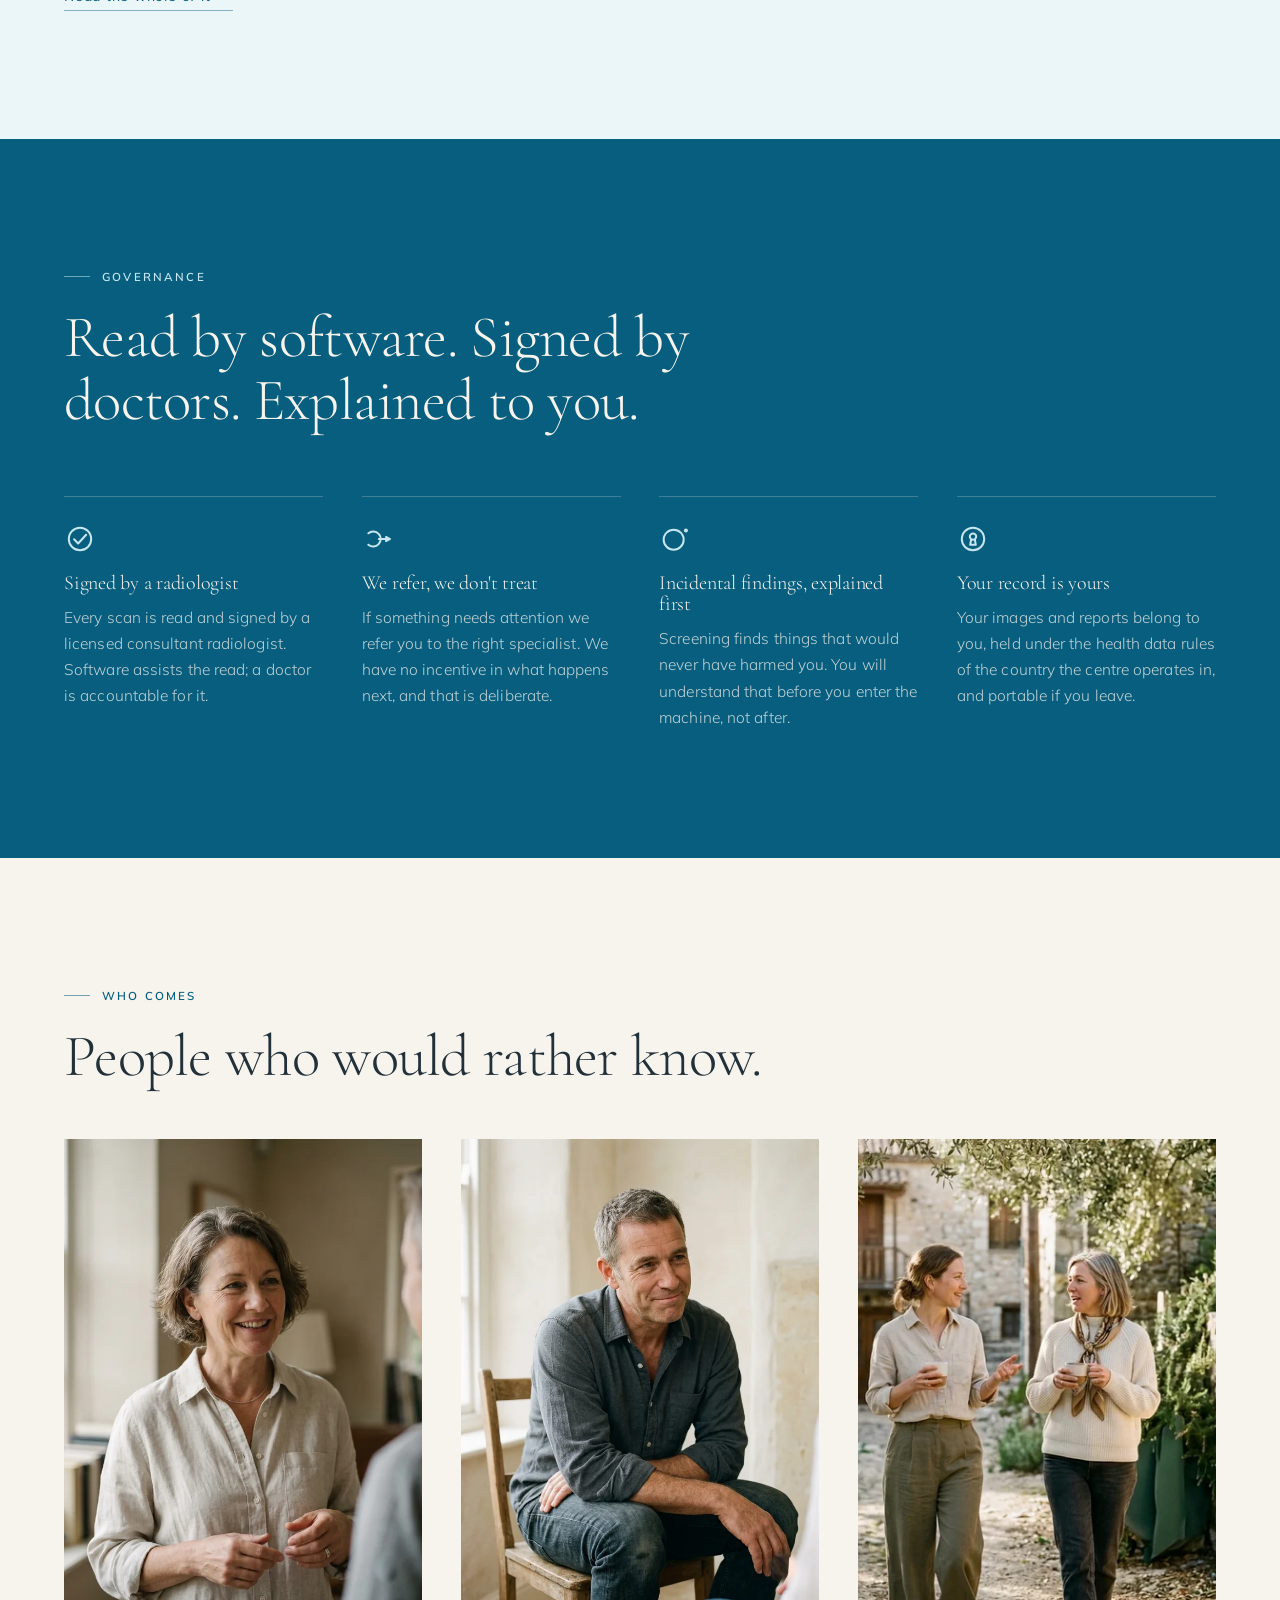
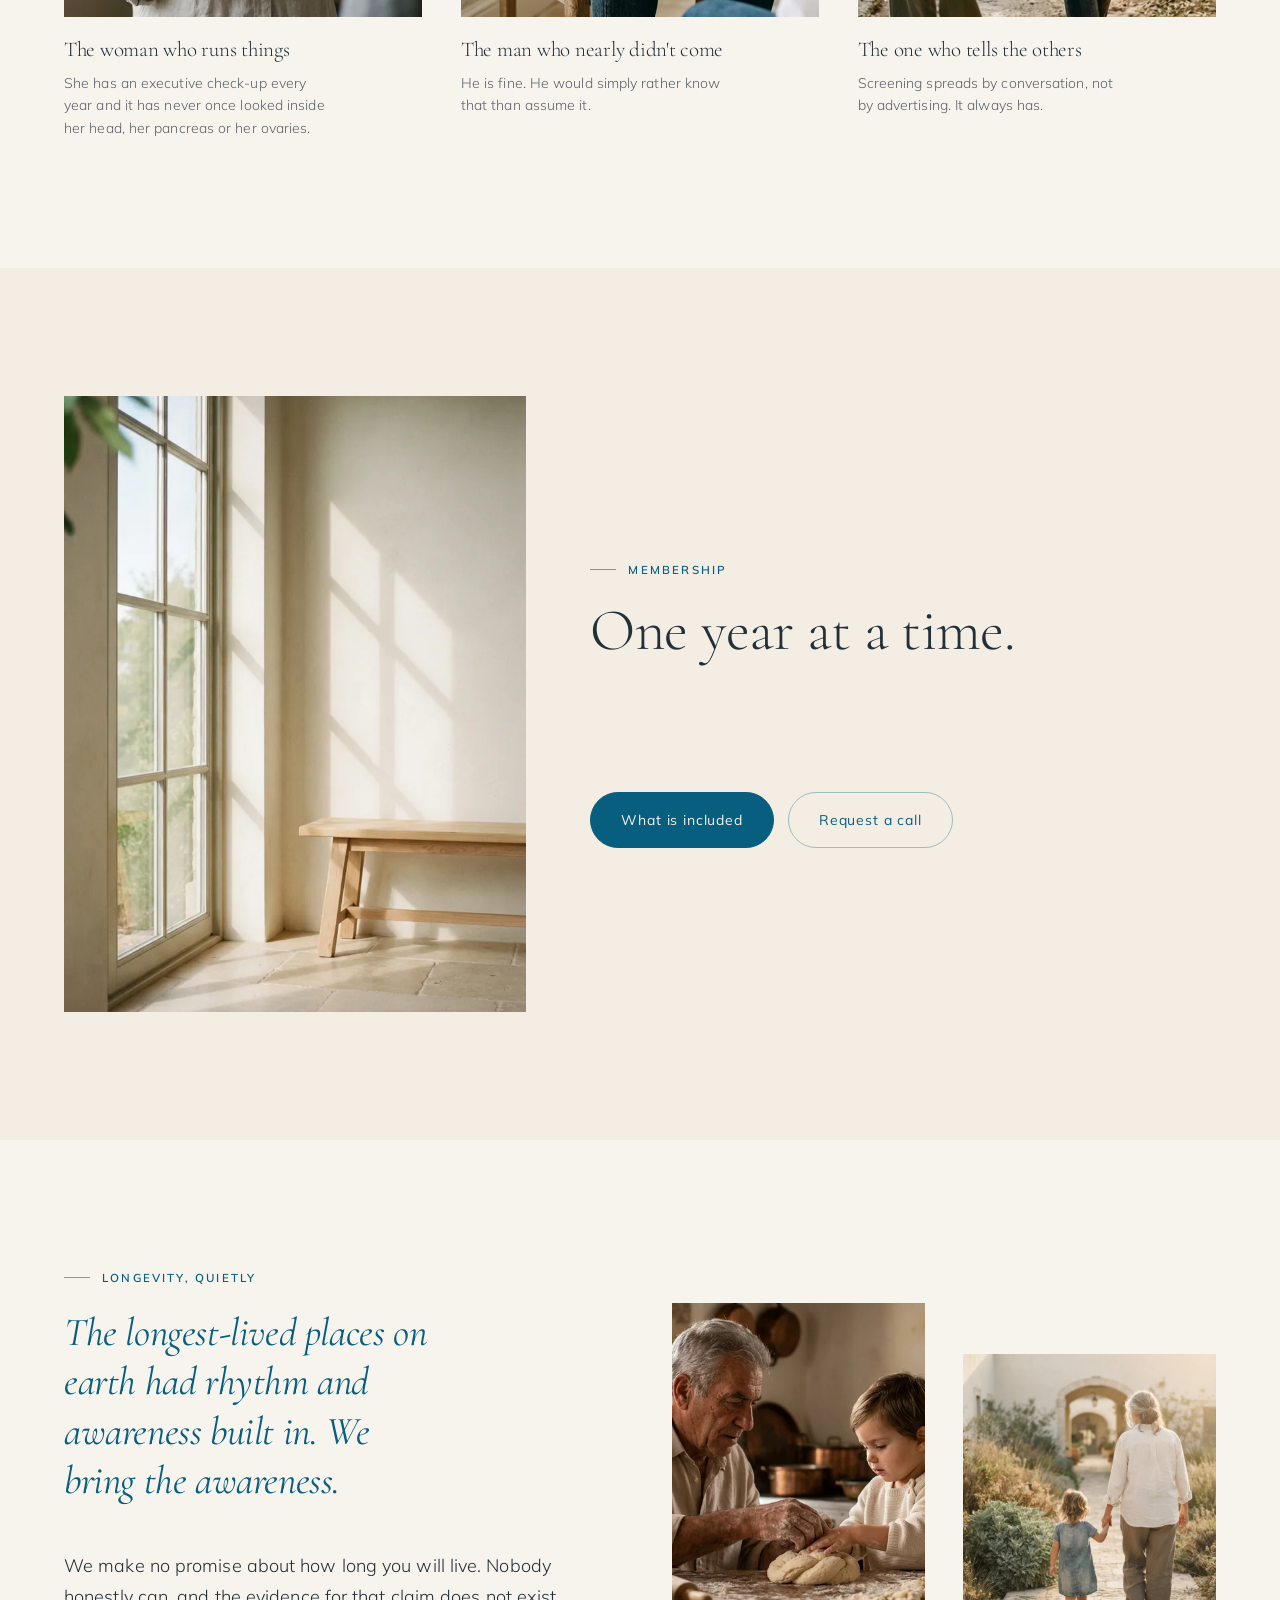
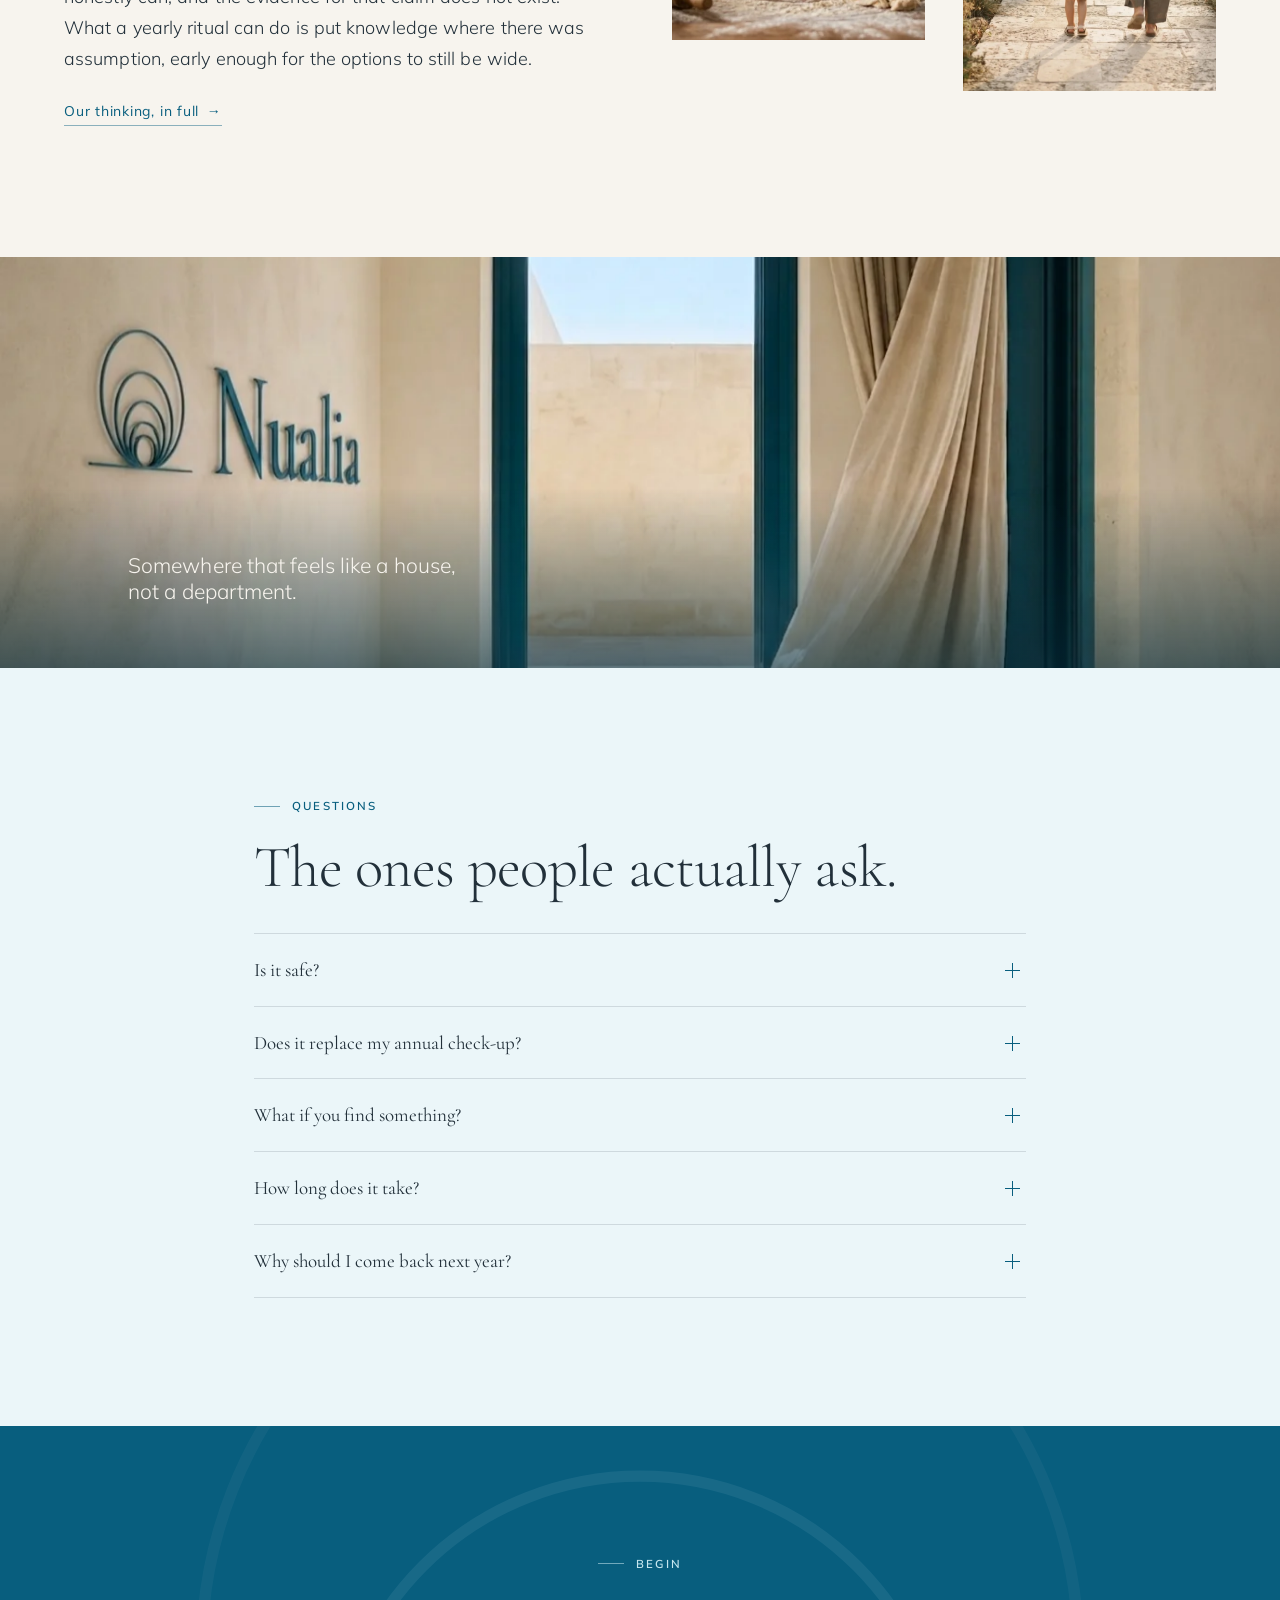
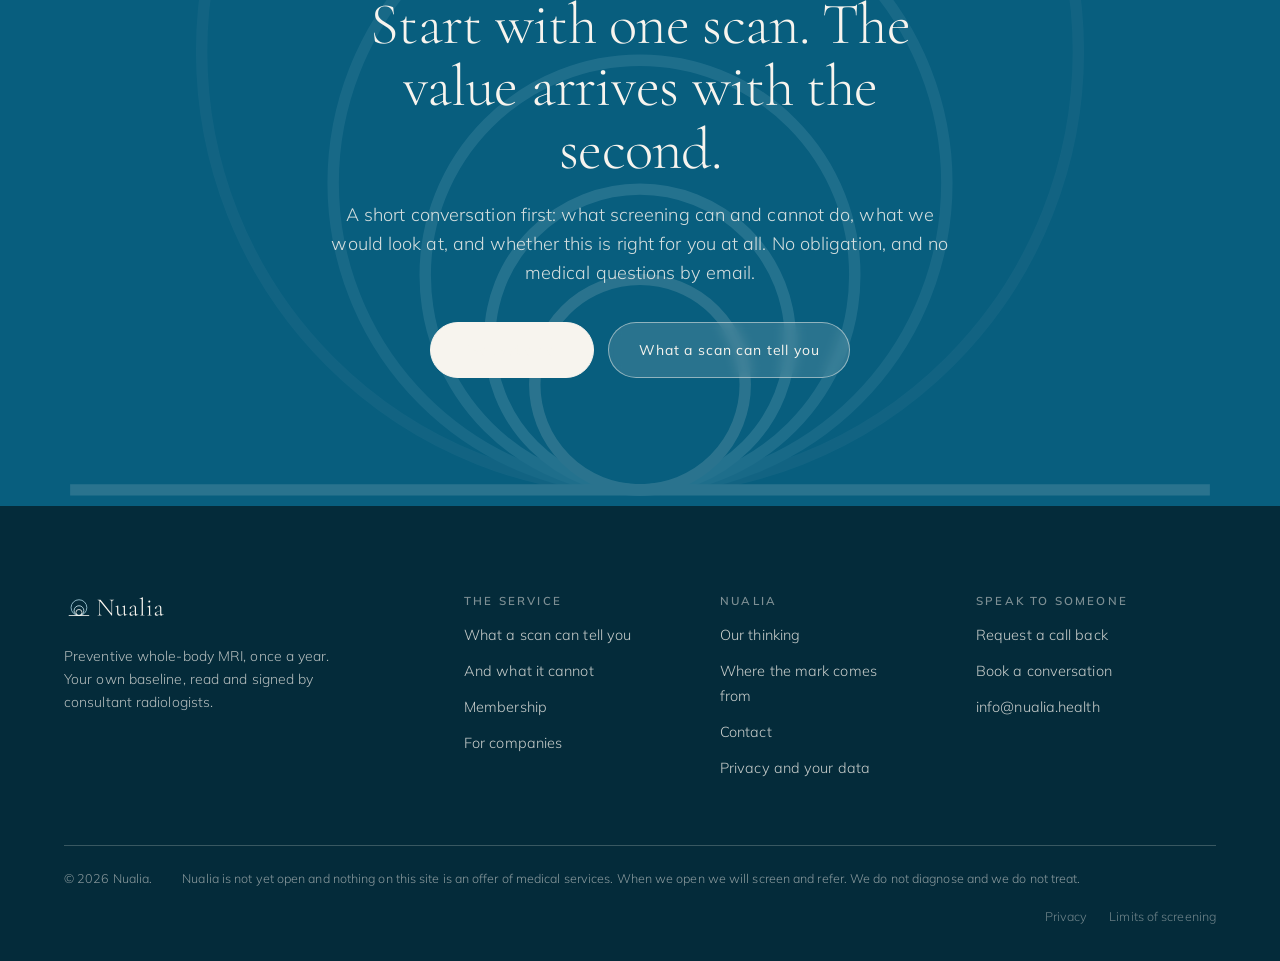
==== commit a3cadc7a: "Remove every reference to the launch city and country from the visible site" ====
--- a/index.html
+++ b/index.html
@@ -4,17 +4,17 @@
 <meta charset="utf-8">
 <meta name="viewport" content="width=device-width,initial-scale=1">
 <title>Nualia: the calmest hour of your year</title>
-<meta name="description" content="Preventive whole-body MRI in Dubai, once a year. Your own baseline, read and signed by consultant radiologists. No radiation, no needles.">
+<meta name="description" content="Preventive whole-body MRI, once a year. Your own baseline, read and signed by consultant radiologists. No radiation, no needles.">
 <meta name="robots" content="noindex,nofollow">
 <meta property="og:title" content="Nualia: the calmest hour of your year">
-<meta property="og:description" content="Preventive whole-body MRI in Dubai, once a year. Your own baseline, read and signed by consultant radiologists. No radiation, no needles.">
+<meta property="og:description" content="Preventive whole-body MRI, once a year. Your own baseline, read and signed by consultant radiologists. No radiation, no needles.">
 <meta property="og:type" content="website">
 <meta name="theme-color" content="#085E7E">
 <link rel="icon" href="assets/logo/favicon.svg" type="image/svg+xml">
 <link rel="stylesheet" href="assets/css/site.css">
 </head>
 <body data-page="home">
-<div class="demo">Nualia is not open yet. This site describes the service we are building in Dubai.</div>
+<div class="demo">Nualia is not open yet. This site describes the service we are building.</div>
 <header class="hdr hdr--over">
   <a class="hdr__logo" href="index.html" aria-label="Nualia home">
     <span style="position:relative;display:block">
@@ -40,7 +40,7 @@
     </div>
     <div class="hero__meta" data-rise="320">
       <span>Whole-body MRI</span><span>No radiation, no needles</span>
-      <span>Signed by radiologists</span><span>Dubai</span>
+      <span>Signed by radiologists</span><span>Once a year</span>
     </div>
   </div></div>
   <div class="scrollcue">Scroll</div>
@@ -119,7 +119,7 @@
       <p class="eyebrow" data-rise>Governance</p>
       <h2 class="d2" data-rise="60">Read by software. Signed by doctors. Explained to you.</h2>
     </div>
-    <div class="cards cards--4"><div class="card" data-rise="0"><span class="icon" style="--is:32px" aria-hidden="true"><svg xmlns="http://www.w3.org/2000/svg" viewBox="0 0 24 24" fill="none" stroke="currentColor" color="currentColor" stroke-width="1.5" stroke-linecap="round" stroke-linejoin="round"><circle cx="12" cy="12" r="8.4"/><path d="M 7.6 12.2 L 10.6 15.4 L 16.6 8.8"/></svg></span><h3>Signed by a radiologist</h3><p>Every scan is read and signed by a licensed consultant radiologist. Software assists the read; a doctor is accountable for it.</p></div><div class="card" data-rise="80"><span class="icon" style="--is:32px" aria-hidden="true"><svg xmlns="http://www.w3.org/2000/svg" viewBox="0 0 24 24" fill="none" stroke="currentColor" color="currentColor" stroke-width="1.5" stroke-linecap="round" stroke-linejoin="round"><path d="M 4.80 16.29 A 5.6 5.6 0 1 0 4.80 7.71"/><line x1="12.6" y1="12" x2="20.8" y2="12"/><path d="M 17.97 13.50 L 20.80 12.00 L 17.97 10.50"/></svg></span><h3>We refer, we don't treat</h3><p>If something needs attention we refer you to the right specialist. We have no incentive in what happens next, and that is deliberate.</p></div><div class="card" data-rise="160"><span class="icon" style="--is:32px" aria-hidden="true"><svg xmlns="http://www.w3.org/2000/svg" viewBox="0 0 24 24" fill="none" stroke="currentColor" color="currentColor" stroke-width="1.5" stroke-linecap="round" stroke-linejoin="round"><circle cx="11" cy="12.5" r="7.5"/><circle cx="20.2" cy="5.6" r="1.5" fill="currentColor" stroke="none"/></svg></span><h3>Incidental findings, explained first</h3><p>Screening finds things that would never have harmed you. You will understand that before you enter the machine, not after.</p></div><div class="card" data-rise="240"><span class="icon" style="--is:32px" aria-hidden="true"><svg xmlns="http://www.w3.org/2000/svg" viewBox="0 0 24 24" fill="none" stroke="currentColor" color="currentColor" stroke-width="1.5" stroke-linecap="round" stroke-linejoin="round"><circle cx="12" cy="12" r="8.4"/><circle cx="12" cy="10.2" r="2.4"/><path d="M 10.6 12.4 L 9.9 16.4 L 14.1 16.4 L 13.4 12.4"/></svg></span><h3>Your record is yours</h3><p>Your images and reports belong to you, held under UAE data rules, and portable if you leave.</p></div></div>
+    <div class="cards cards--4"><div class="card" data-rise="0"><span class="icon" style="--is:32px" aria-hidden="true"><svg xmlns="http://www.w3.org/2000/svg" viewBox="0 0 24 24" fill="none" stroke="currentColor" color="currentColor" stroke-width="1.5" stroke-linecap="round" stroke-linejoin="round"><circle cx="12" cy="12" r="8.4"/><path d="M 7.6 12.2 L 10.6 15.4 L 16.6 8.8"/></svg></span><h3>Signed by a radiologist</h3><p>Every scan is read and signed by a licensed consultant radiologist. Software assists the read; a doctor is accountable for it.</p></div><div class="card" data-rise="80"><span class="icon" style="--is:32px" aria-hidden="true"><svg xmlns="http://www.w3.org/2000/svg" viewBox="0 0 24 24" fill="none" stroke="currentColor" color="currentColor" stroke-width="1.5" stroke-linecap="round" stroke-linejoin="round"><path d="M 4.80 16.29 A 5.6 5.6 0 1 0 4.80 7.71"/><line x1="12.6" y1="12" x2="20.8" y2="12"/><path d="M 17.97 13.50 L 20.80 12.00 L 17.97 10.50"/></svg></span><h3>We refer, we don't treat</h3><p>If something needs attention we refer you to the right specialist. We have no incentive in what happens next, and that is deliberate.</p></div><div class="card" data-rise="160"><span class="icon" style="--is:32px" aria-hidden="true"><svg xmlns="http://www.w3.org/2000/svg" viewBox="0 0 24 24" fill="none" stroke="currentColor" color="currentColor" stroke-width="1.5" stroke-linecap="round" stroke-linejoin="round"><circle cx="11" cy="12.5" r="7.5"/><circle cx="20.2" cy="5.6" r="1.5" fill="currentColor" stroke="none"/></svg></span><h3>Incidental findings, explained first</h3><p>Screening finds things that would never have harmed you. You will understand that before you enter the machine, not after.</p></div><div class="card" data-rise="240"><span class="icon" style="--is:32px" aria-hidden="true"><svg xmlns="http://www.w3.org/2000/svg" viewBox="0 0 24 24" fill="none" stroke="currentColor" color="currentColor" stroke-width="1.5" stroke-linecap="round" stroke-linejoin="round"><circle cx="12" cy="12" r="8.4"/><circle cx="12" cy="10.2" r="2.4"/><path d="M 10.6 12.4 L 9.9 16.4 L 14.1 16.4 L 13.4 12.4"/></svg></span><h3>Your record is yours</h3><p>Your images and reports belong to you, held under the health data rules of the country the centre operates in, and portable if you leave.</p></div></div>
   </div>
 </section><section class="section">
   <div class="wrap">
@@ -199,7 +199,7 @@
         <img src="assets/logo/wordmark-reversed.svg" alt="Nualia">
         <p class="small" style="color:rgba(247,244,238,.72);max-width:34ch">
           Preventive whole-body MRI, once a year. Your own baseline, read and signed
-          by consultant radiologists. Dubai.
+          by consultant radiologists.
         </p>
       </div>
       <div>
@@ -230,7 +230,7 @@
       </div>
     </div>
     <div class="ftr__bottom">
-      <span>&copy; 2026 Nualia. Dubai, United Arab Emirates.</span>
+      <span>&copy; 2026 Nualia.</span>
       <span>Nualia is not yet open and nothing on this site is an offer of medical services. When we open we will screen and refer. We do not diagnose and we do not treat.</span>
       <nav>
         <a href="privacy.html">Privacy</a>
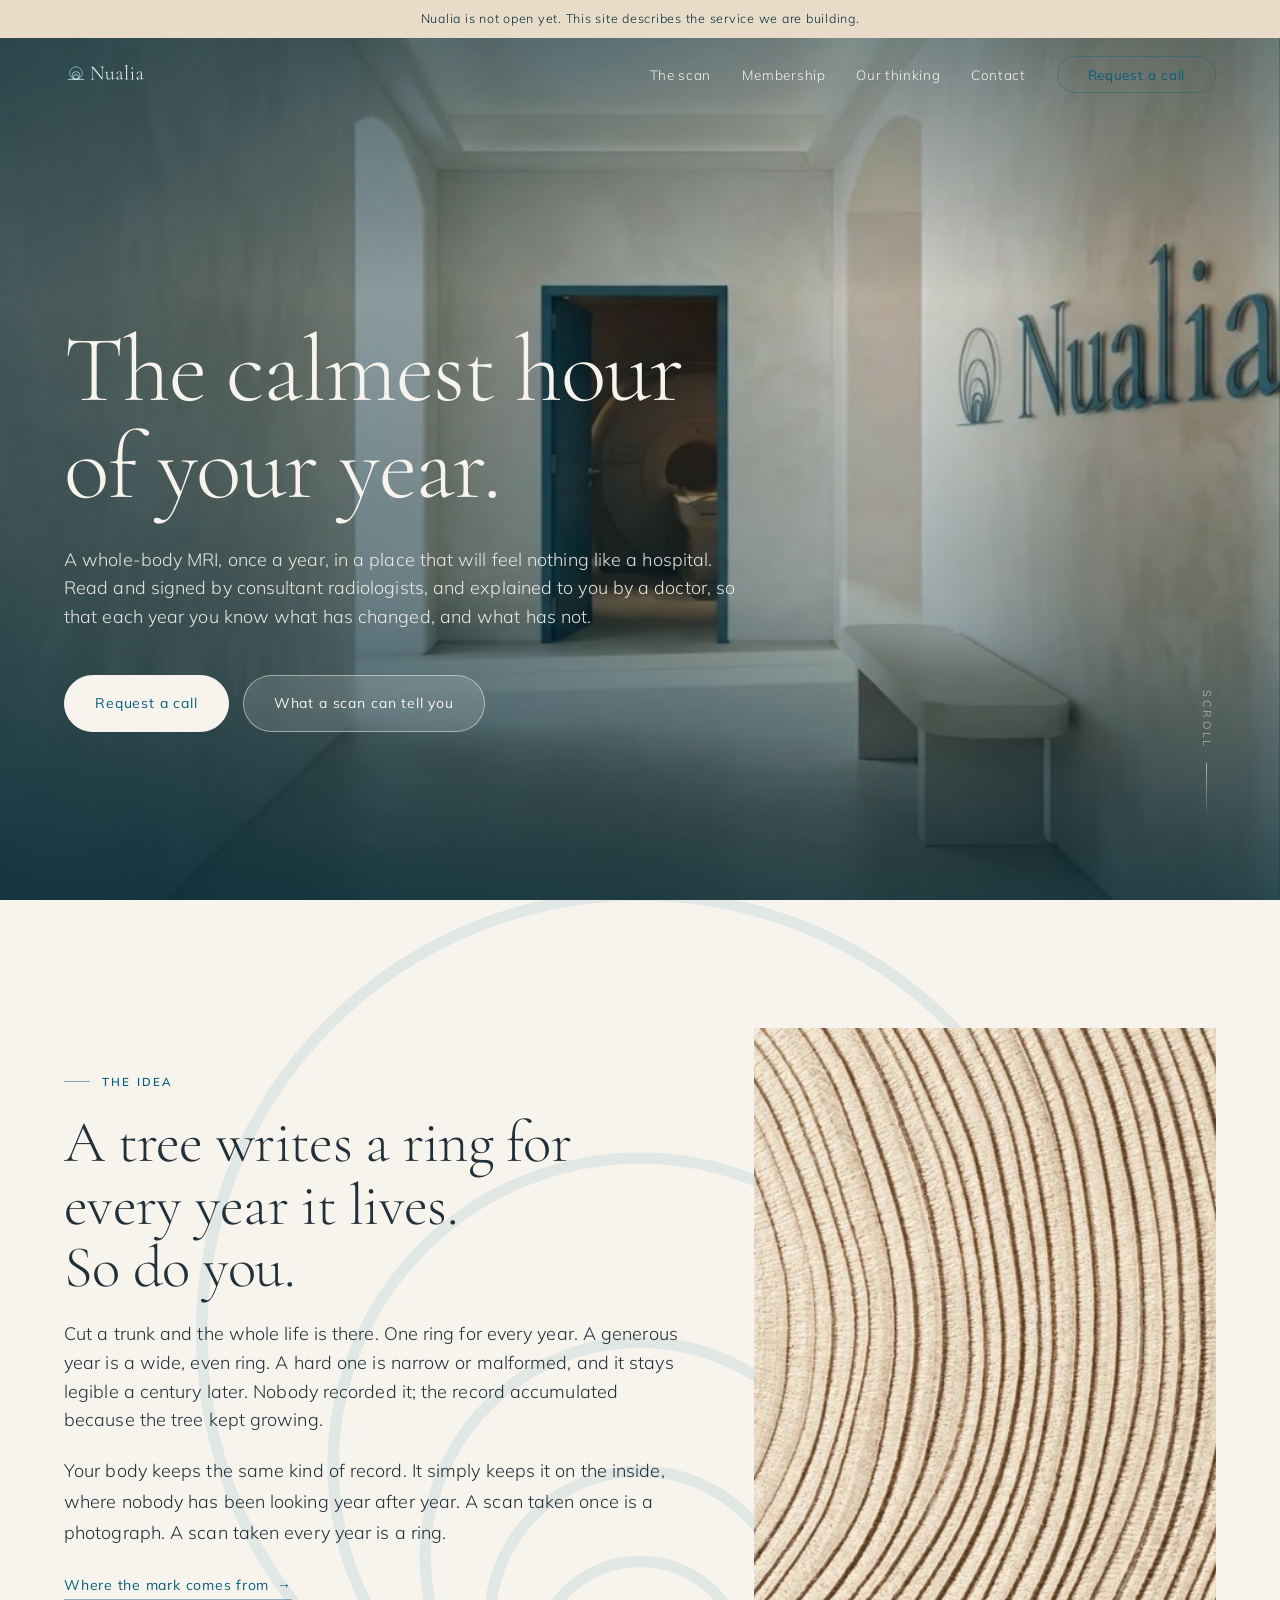
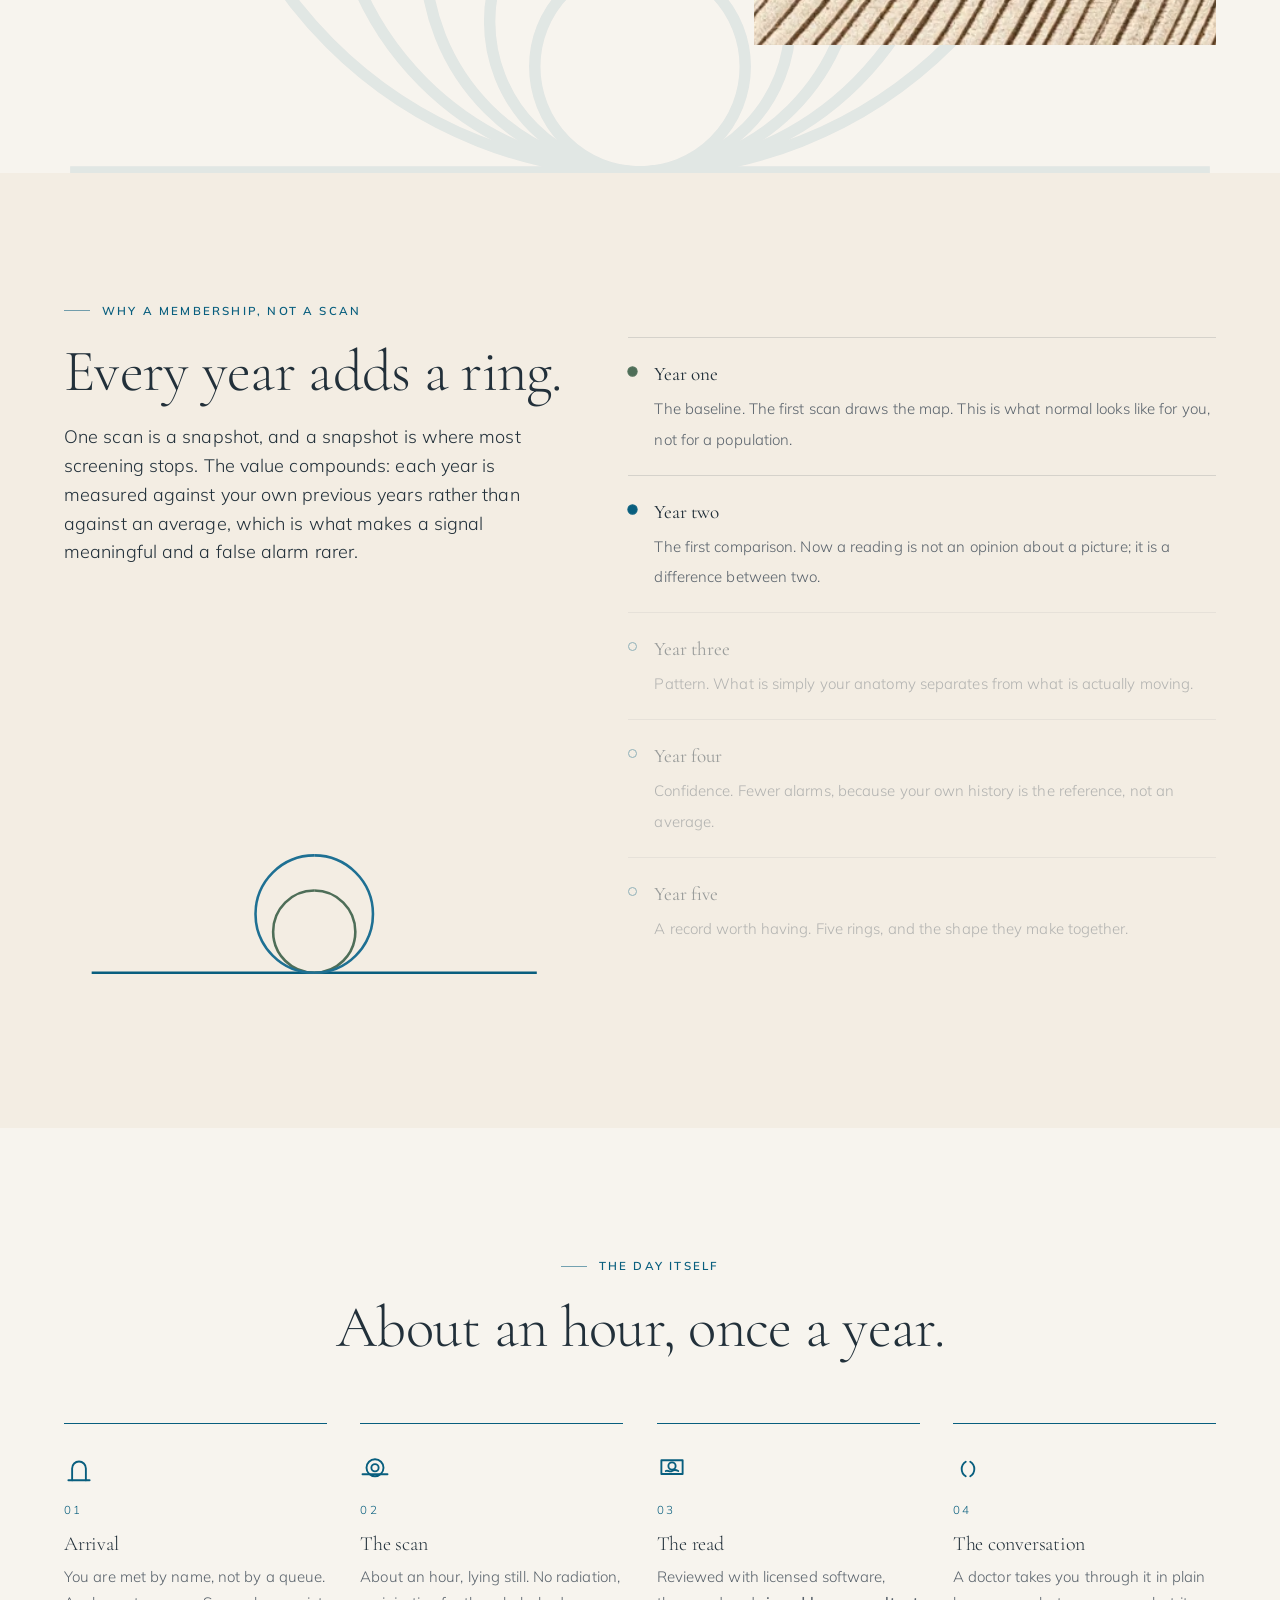
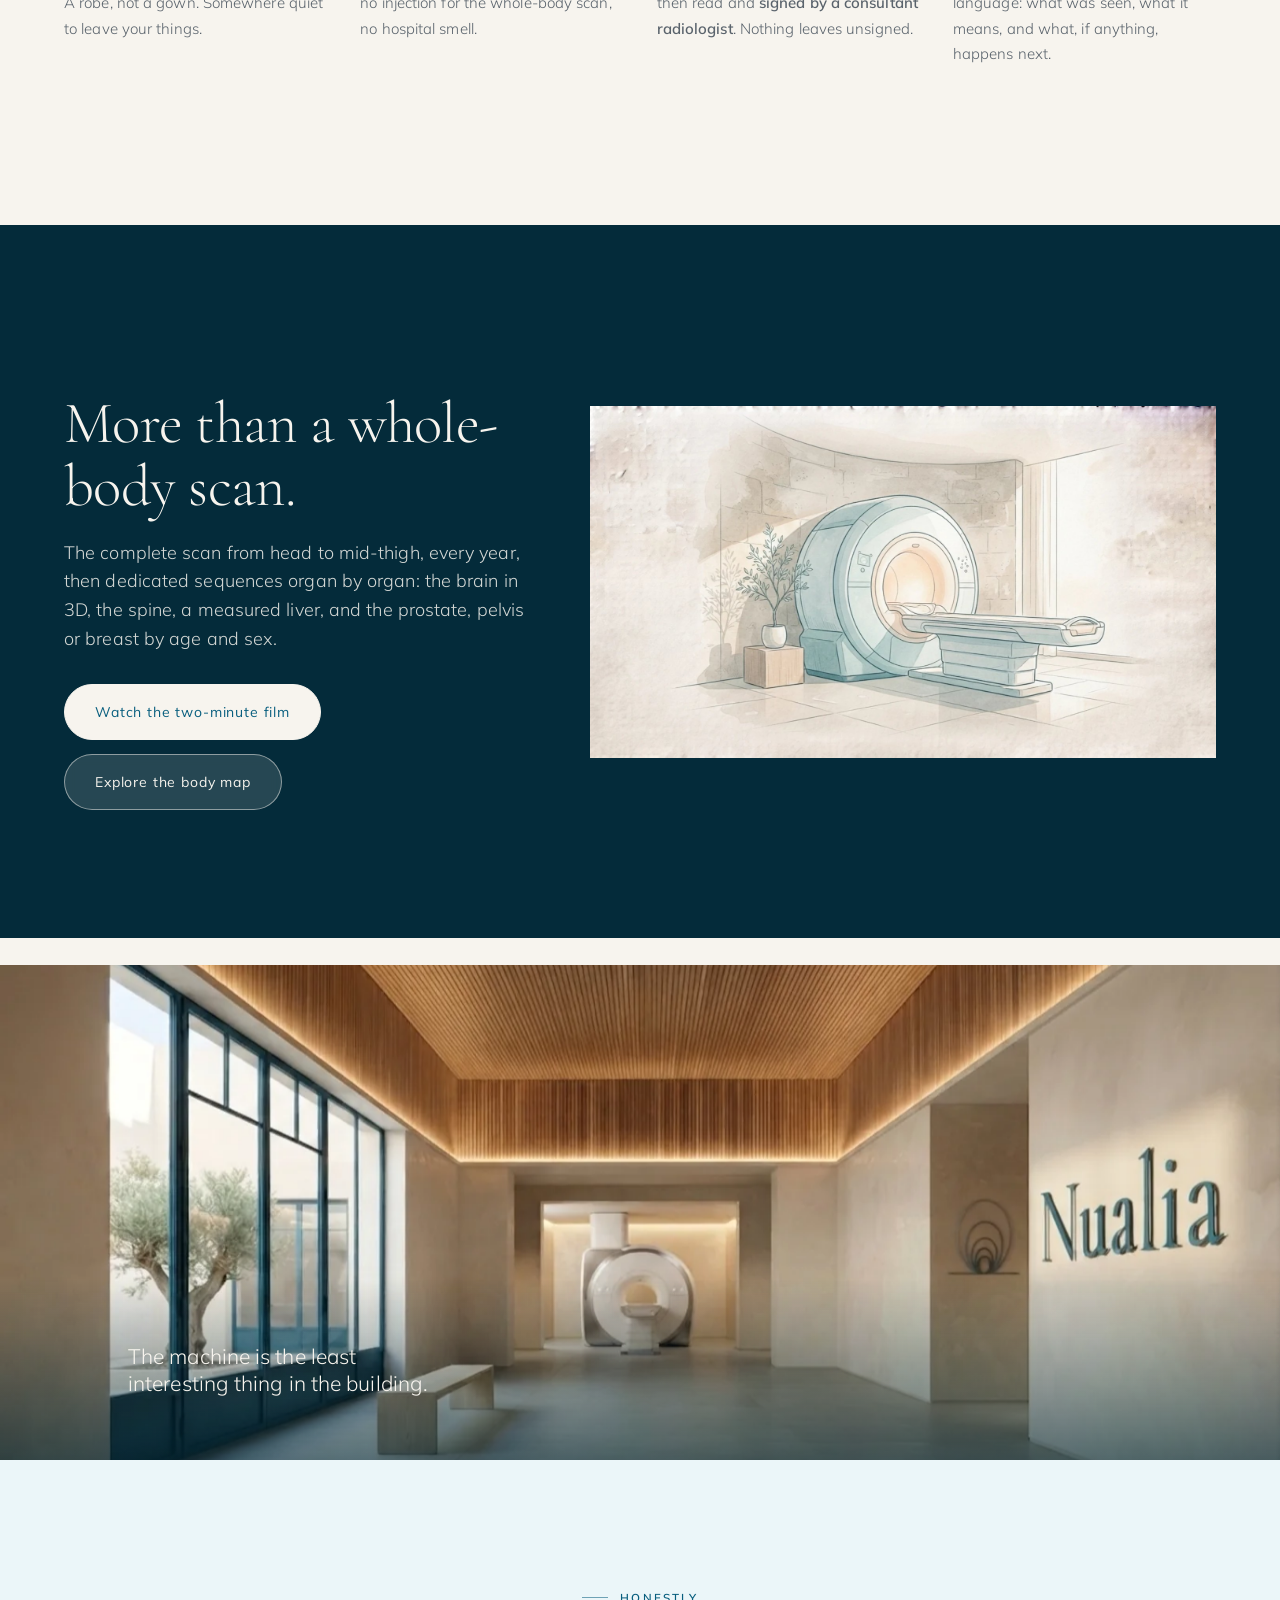
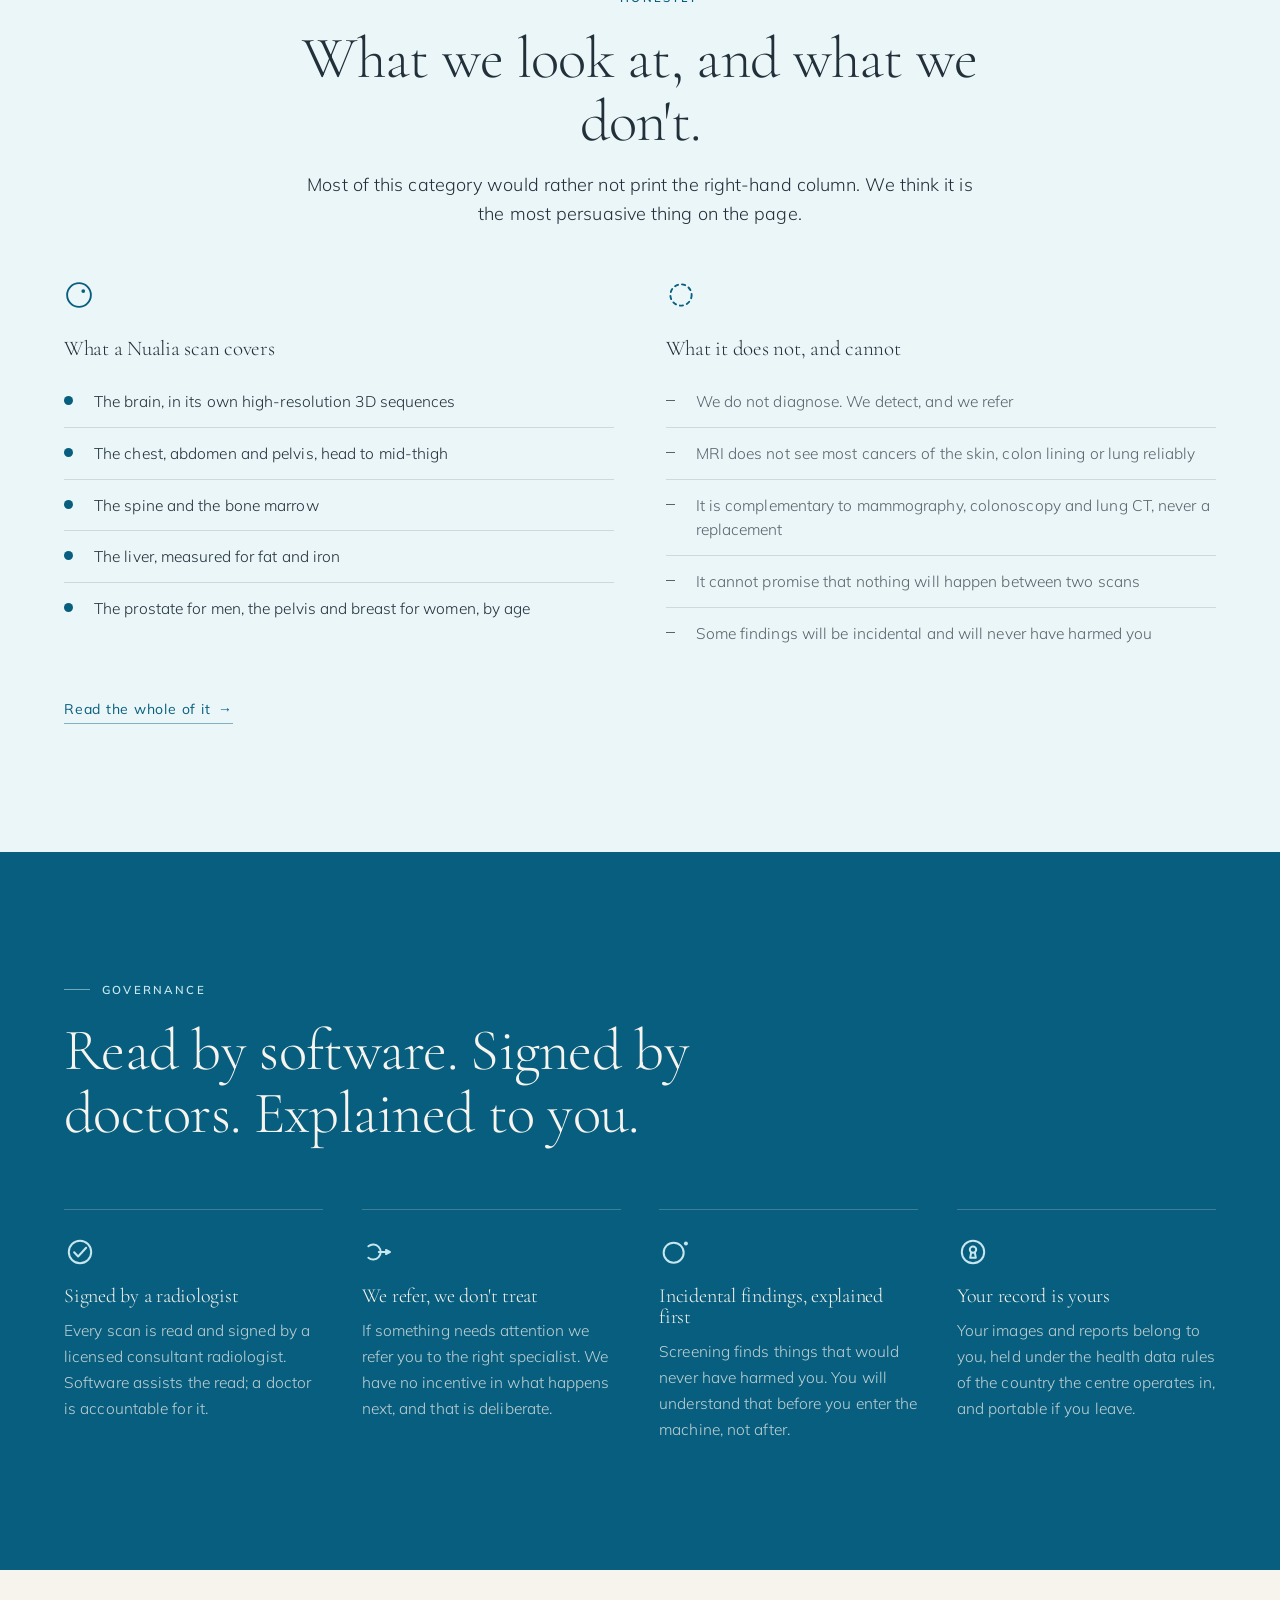
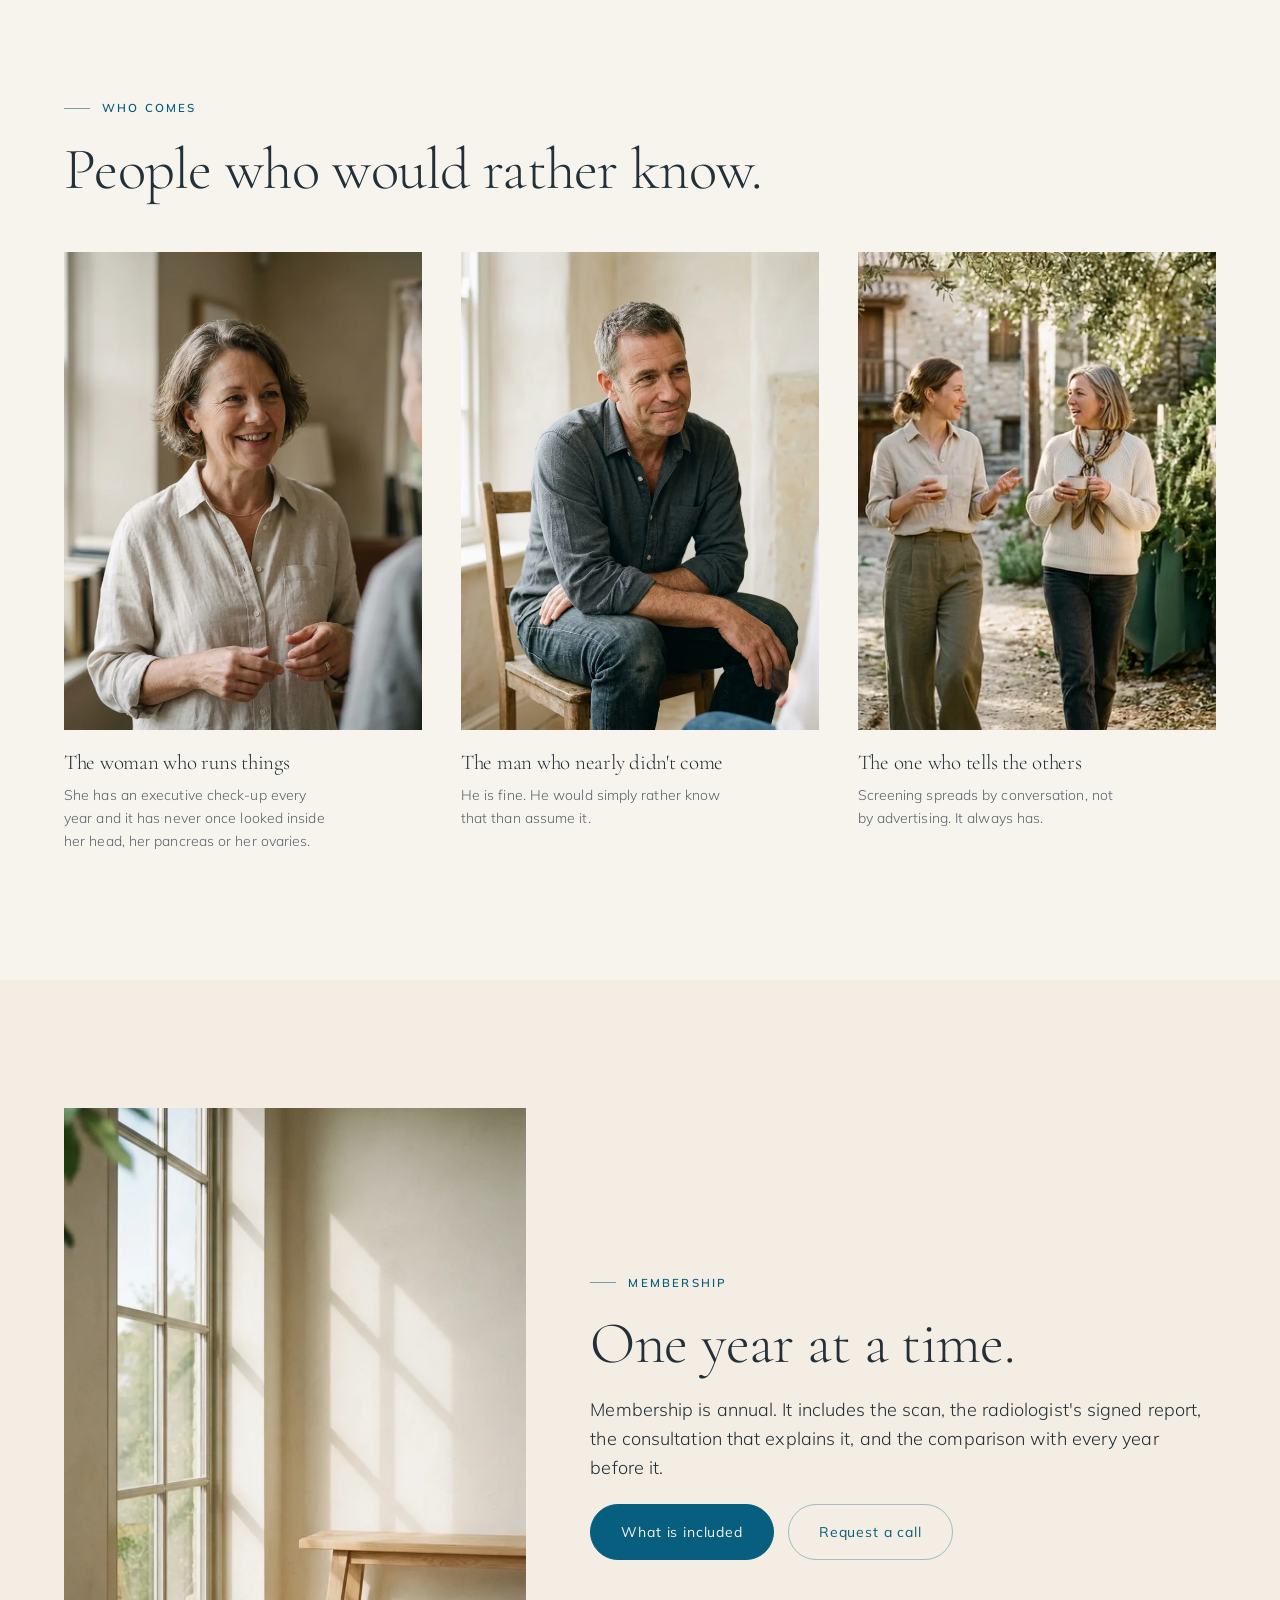
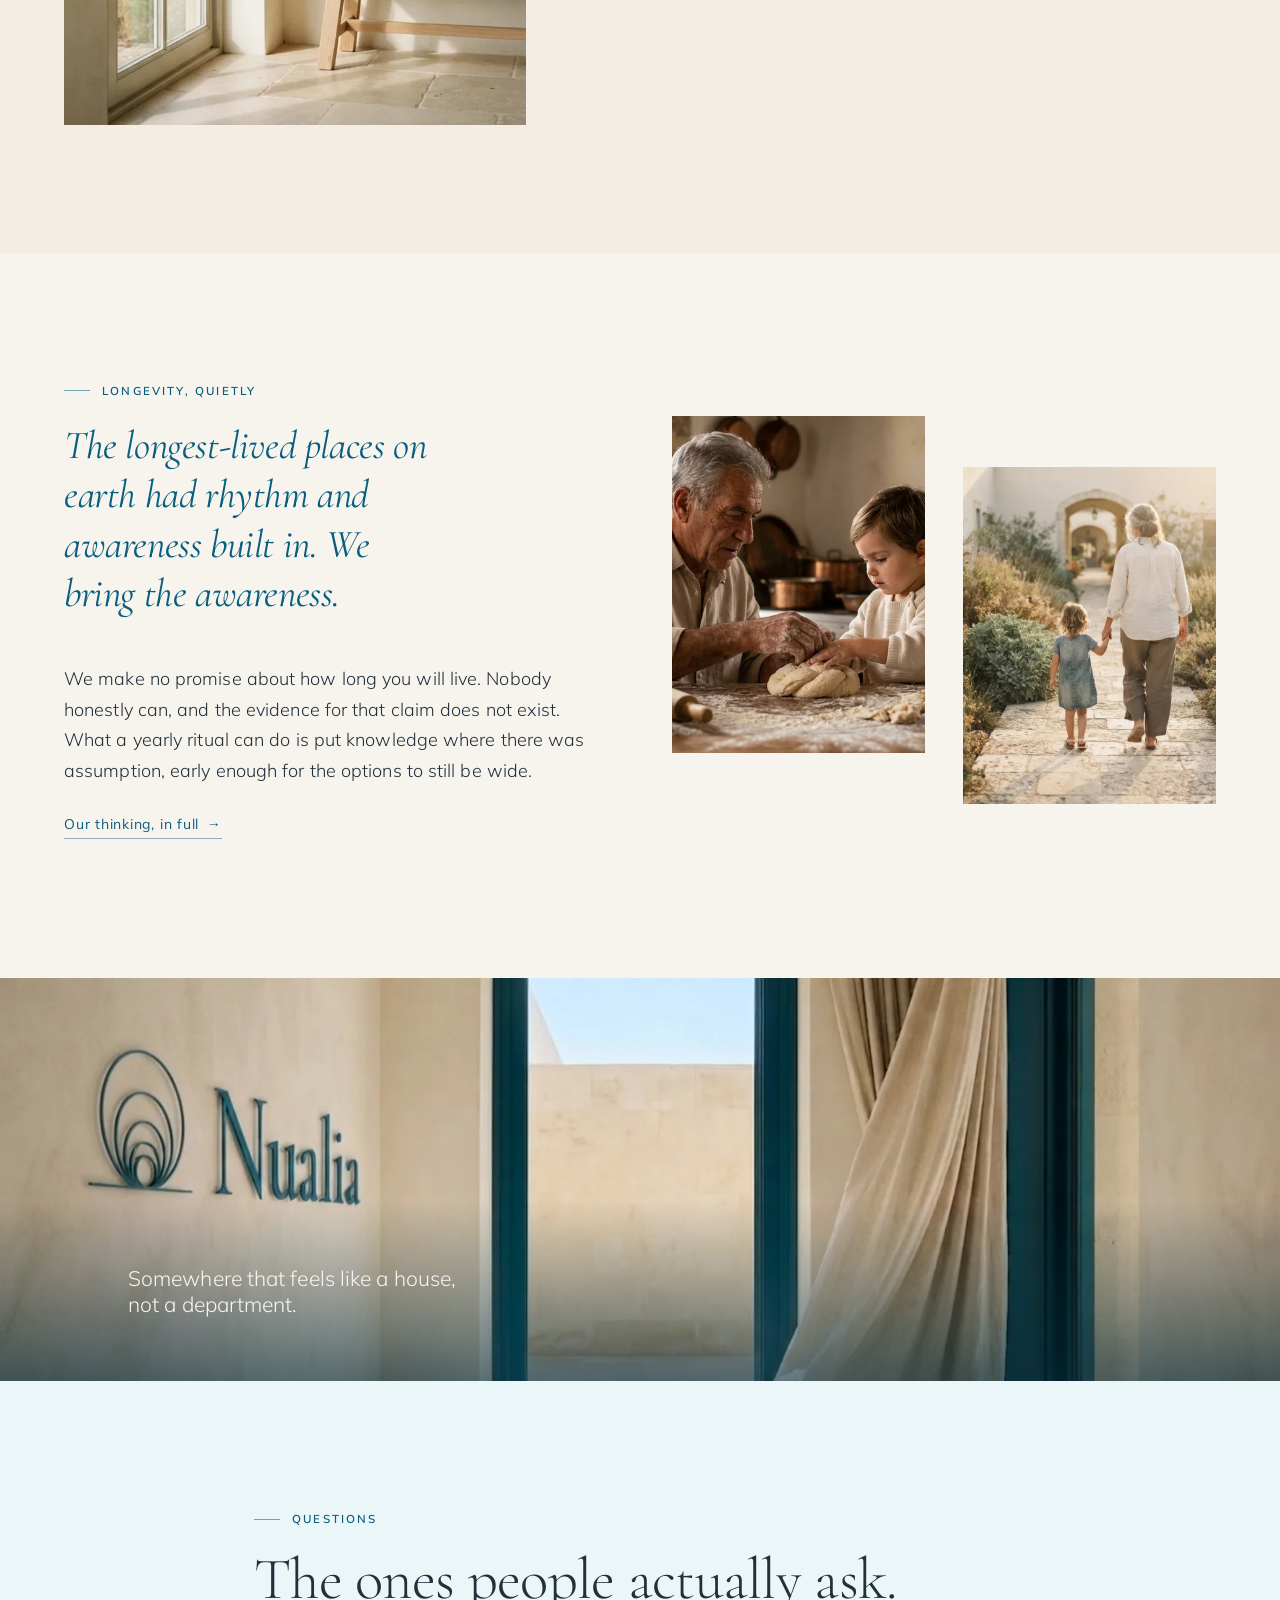
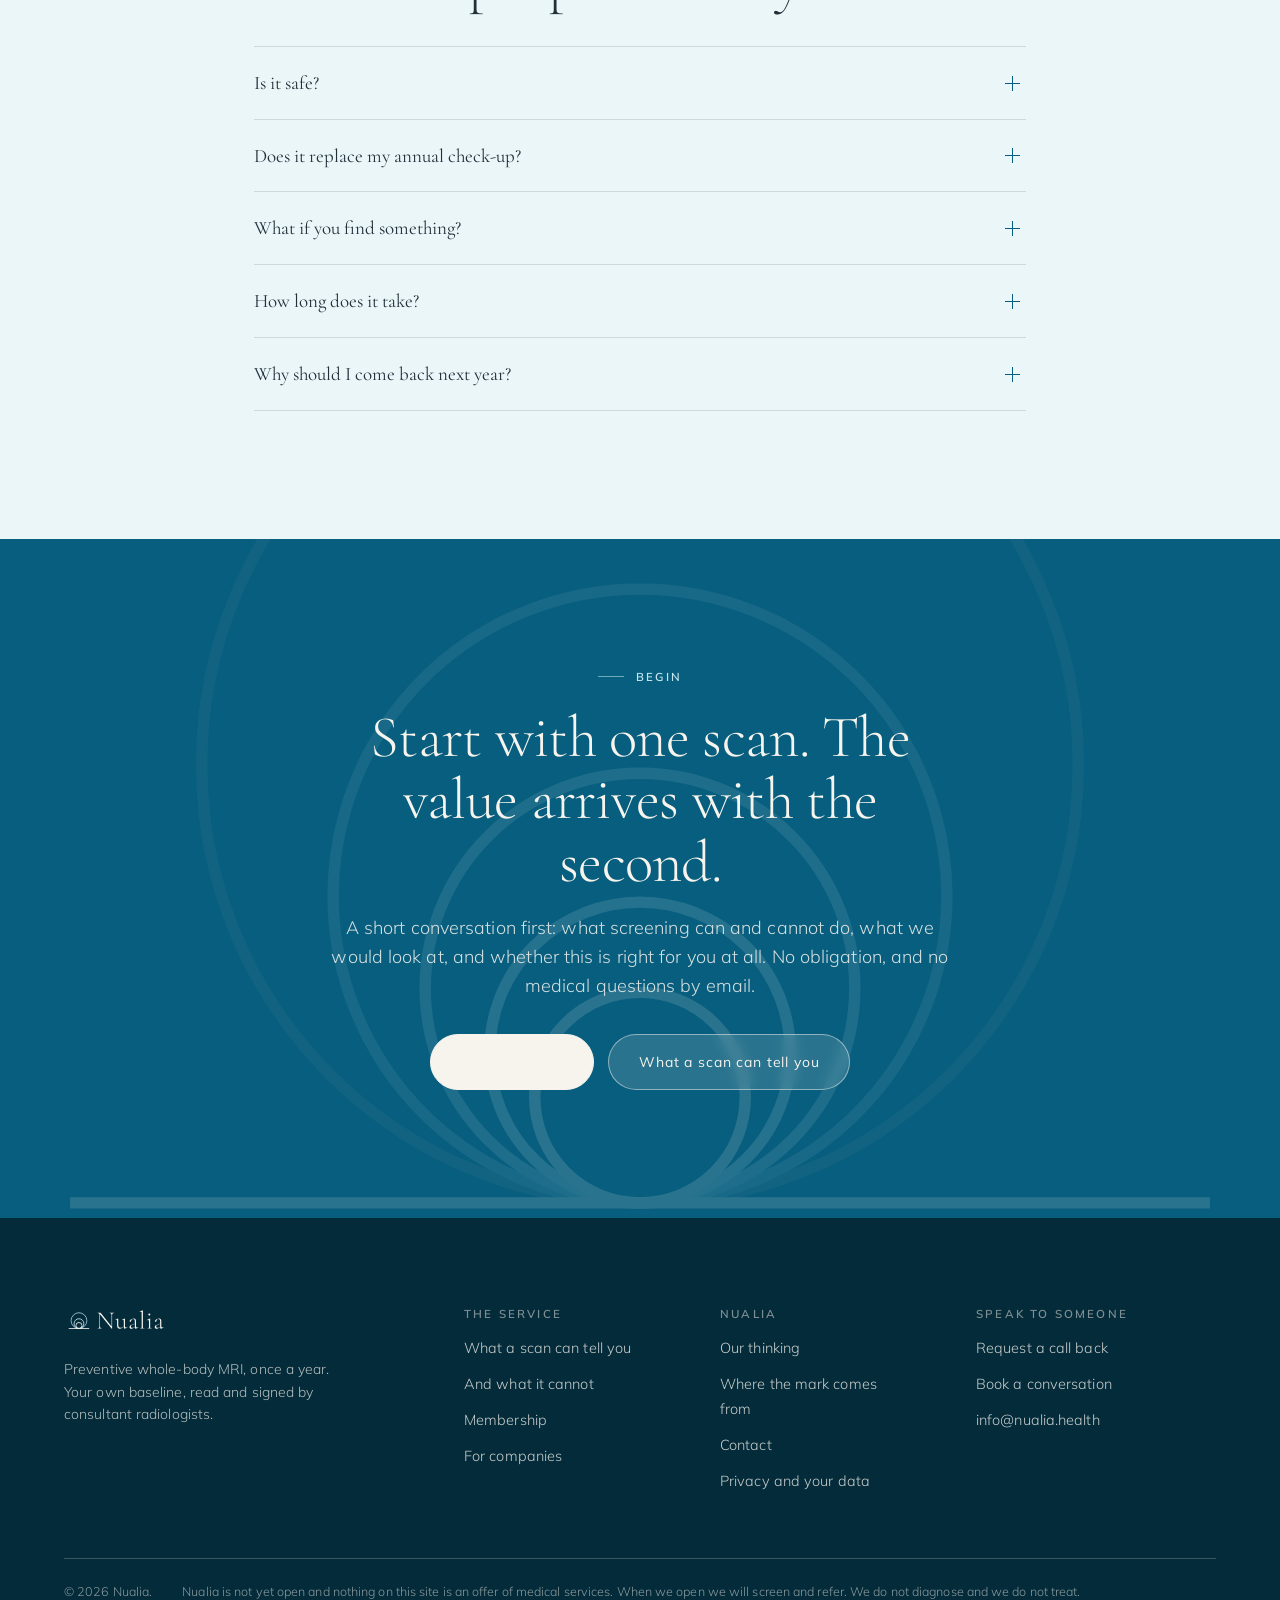
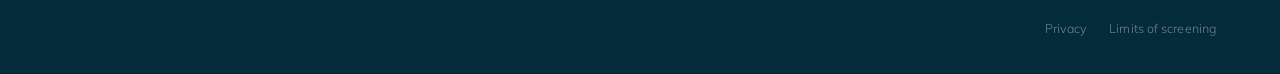
==== commit 6ed254cb: "The scan: rebuild as the MRI explainer, with film and body map Rebuild the-scan.html around how MRI " ====
--- a/index.html
+++ b/index.html
@@ -4,10 +4,10 @@
 <meta charset="utf-8">
 <meta name="viewport" content="width=device-width,initial-scale=1">
 <title>Nualia: the calmest hour of your year</title>
-<meta name="description" content="Preventive whole-body MRI, once a year. Your own baseline, read and signed by consultant radiologists. No radiation, no needles.">
+<meta name="description" content="Preventive whole-body MRI, once a year. Your own baseline, read and signed by consultant radiologists. No radiation, and no injection for the whole-body scan.">
 <meta name="robots" content="noindex,nofollow">
 <meta property="og:title" content="Nualia: the calmest hour of your year">
-<meta property="og:description" content="Preventive whole-body MRI, once a year. Your own baseline, read and signed by consultant radiologists. No radiation, no needles.">
+<meta property="og:description" content="Preventive whole-body MRI, once a year. Your own baseline, read and signed by consultant radiologists. No radiation, and no injection for the whole-body scan.">
 <meta property="og:type" content="website">
 <meta name="theme-color" content="#085E7E">
 <link rel="icon" href="assets/logo/favicon.svg" type="image/svg+xml">
@@ -39,7 +39,7 @@
       <a class="btn btn--onhero" href="the-scan.html">What a scan can tell you</a>
     </div>
     <div class="hero__meta" data-rise="320">
-      <span>Whole-body MRI</span><span>No radiation, no needles</span>
+      <span>Whole-body MRI</span><span>No radiation</span>
       <span>Signed by radiologists</span><span>Once a year</span>
     </div>
   </div></div>
@@ -88,9 +88,26 @@
   <div class="wrap">
     <div class="centred" style="max-width:720px;margin-bottom:clamp(38px,5vw,66px)">
       <p class="eyebrow centred" data-rise>The day itself</p>
-      <h2 class="d2" data-rise="60">Forty-five minutes, once a year.</h2>
-    </div>
-    <div class="day"><div class="day__step" data-rise="0"><span class="icon" style="--is:30px" aria-hidden="true"><svg xmlns="http://www.w3.org/2000/svg" viewBox="0 0 24 24" fill="none" stroke="currentColor" color="currentColor" stroke-width="1.5" stroke-linecap="round" stroke-linejoin="round"><path d="M 6.5 21 L 6.5 11.5 A 5.5 5.5 0 0 1 17.5 11.5 L 17.5 21"/><line x1="3.5" y1="21" x2="20.5" y2="21"/></svg></span><span class="n">01</span><h3>Arrival</h3><p>You are met by name, not by a queue. A robe, not a gown. Somewhere quiet to leave your things.</p></div><div class="day__step" data-rise="70"><span class="icon" style="--is:30px" aria-hidden="true"><svg xmlns="http://www.w3.org/2000/svg" viewBox="0 0 24 24" fill="none" stroke="currentColor" color="currentColor" stroke-width="1.5" stroke-linecap="round" stroke-linejoin="round"><circle cx="12" cy="11" r="6.8"/><circle cx="12" cy="11" r="2.9"/><line x1="2.0" y1="16.2" x2="22.0" y2="16.2"/></svg></span><span class="n">02</span><h3>The scan</h3><p>About forty-five minutes, lying still. No radiation, no needles, no contrast injection, no hospital smell.</p></div><div class="day__step" data-rise="140"><span class="icon" style="--is:30px" aria-hidden="true"><svg xmlns="http://www.w3.org/2000/svg" viewBox="0 0 24 24" fill="none" stroke="currentColor" color="currentColor" stroke-width="1.5" stroke-linecap="round" stroke-linejoin="round"><path d="M 3.5 5 L 20.5 5 L 20.5 16 L 3.5 16 Z"/><circle cx="12" cy="9.6" r="2.9"/><path d="M 7 13.6 C 8.8 12.6, 10.2 14.8, 12 13.6 S 15.2 12.6, 17 13.6"/></svg></span><span class="n">03</span><h3>The read</h3><p>Reviewed with licensed software, then read and <strong>signed by a consultant radiologist</strong>. Nothing leaves unsigned.</p></div><div class="day__step" data-rise="210"><span class="icon" style="--is:30px" aria-hidden="true"><svg xmlns="http://www.w3.org/2000/svg" viewBox="0 0 24 24" fill="none" stroke="currentColor" color="currentColor" stroke-width="1.5" stroke-linecap="round" stroke-linejoin="round"><path d="M 10.2 6.2 A 6.8 6.8 0 0 0 10.2 17.8"/><path d="M 13.8 6.2 A 6.8 6.8 0 0 1 13.8 17.8"/></svg></span><span class="n">04</span><h3>The conversation</h3><p>A doctor takes you through it in plain language: what was seen, what it means, and what, if anything, happens next.</p></div></div>
+      <h2 class="d2" data-rise="60">About an hour, once a year.</h2>
+    </div>
+    <div class="day"><div class="day__step" data-rise="0"><span class="icon" style="--is:30px" aria-hidden="true"><svg xmlns="http://www.w3.org/2000/svg" viewBox="0 0 24 24" fill="none" stroke="currentColor" color="currentColor" stroke-width="1.5" stroke-linecap="round" stroke-linejoin="round"><path d="M 6.5 21 L 6.5 11.5 A 5.5 5.5 0 0 1 17.5 11.5 L 17.5 21"/><line x1="3.5" y1="21" x2="20.5" y2="21"/></svg></span><span class="n">01</span><h3>Arrival</h3><p>You are met by name, not by a queue. A robe, not a gown. Somewhere quiet to leave your things.</p></div><div class="day__step" data-rise="70"><span class="icon" style="--is:30px" aria-hidden="true"><svg xmlns="http://www.w3.org/2000/svg" viewBox="0 0 24 24" fill="none" stroke="currentColor" color="currentColor" stroke-width="1.5" stroke-linecap="round" stroke-linejoin="round"><circle cx="12" cy="11" r="6.8"/><circle cx="12" cy="11" r="2.9"/><line x1="2.0" y1="16.2" x2="22.0" y2="16.2"/></svg></span><span class="n">02</span><h3>The scan</h3><p>About an hour, lying still. No radiation, no injection for the whole-body scan, no hospital smell.</p></div><div class="day__step" data-rise="140"><span class="icon" style="--is:30px" aria-hidden="true"><svg xmlns="http://www.w3.org/2000/svg" viewBox="0 0 24 24" fill="none" stroke="currentColor" color="currentColor" stroke-width="1.5" stroke-linecap="round" stroke-linejoin="round"><path d="M 3.5 5 L 20.5 5 L 20.5 16 L 3.5 16 Z"/><circle cx="12" cy="9.6" r="2.9"/><path d="M 7 13.6 C 8.8 12.6, 10.2 14.8, 12 13.6 S 15.2 12.6, 17 13.6"/></svg></span><span class="n">03</span><h3>The read</h3><p>Reviewed with licensed software, then read and <strong>signed by a consultant radiologist</strong>. Nothing leaves unsigned.</p></div><div class="day__step" data-rise="210"><span class="icon" style="--is:30px" aria-hidden="true"><svg xmlns="http://www.w3.org/2000/svg" viewBox="0 0 24 24" fill="none" stroke="currentColor" color="currentColor" stroke-width="1.5" stroke-linecap="round" stroke-linejoin="round"><path d="M 10.2 6.2 A 6.8 6.8 0 0 0 10.2 17.8"/><path d="M 13.8 6.2 A 6.8 6.8 0 0 1 13.8 17.8"/></svg></span><span class="n">04</span><h3>The conversation</h3><p>A doctor takes you through it in plain language: what was seen, what it means, and what, if anything, happens next.</p></div></div>
+  </div>
+</section><section class="section bg-deep">
+  <div class="wrap">
+    <div class="split split--wide-r">
+      <div class="stack">
+        <p class="eyebrow" data-rise>Inside the scan</p>
+        <h2 class="d2" data-rise="60">More than a whole-body scan.</h2>
+        <p class="lede" style="color:rgba(247,244,238,.85)" data-rise="100">The complete scan from head to mid-thigh, every year, then dedicated sequences organ by organ: the brain in 3D, the spine, a measured liver, and the prostate, pelvis or breast by age and sex.</p>
+        <div class="btns" style="margin-top:30px" data-rise="140">
+          <a class="btn btn--light" href="the-scan.html#film">Watch the two-minute film</a>
+          <a class="btn btn--onhero" href="the-scan.html#explorer">Explore the body map</a>
+        </div>
+      </div>
+      <a class="figure figure--wide" href="the-scan.html#film" style="display:block" data-rise="90" aria-label="Watch the film">
+        <img src="assets/video/nualia-mri-film-poster.jpg" alt="Still from the Nualia film: an MRI scanner drawn as calm architecture in a sunlit room" loading="lazy" decoding="async">
+      </a>
+    </div>
   </div>
 </section><section class="band"><img src="assets/img/scan-room.webp" srcset="assets/img/scan-room-sm.webp 900w, assets/img/scan-room.webp 1600w" sizes="100vw" alt="The scanning room, lit like architecture rather than a clinic" loading="lazy" decoding="async">
   <div class="band__cap"><div class="wrap"><p class="d4" style="max-width:24ch;margin:0">
@@ -107,7 +124,7 @@
     </div>
     <div class="ledger">
       <div data-rise><span class="icon" style="--is:30px" aria-hidden="true"><svg xmlns="http://www.w3.org/2000/svg" viewBox="0 0 24 24" fill="none" stroke="currentColor" color="currentColor" stroke-width="1.5" stroke-linecap="round" stroke-linejoin="round"><circle cx="12" cy="12" r="9.5"/><circle cx="15.4" cy="8.8" r="1.5" fill="currentColor" stroke="none"/></svg></span><h3 class="d4" style="margin:16px 0 0">What a Nualia scan covers</h3>
-        <ul class="yes"><li>The brain, and the vessels within it</li><li>The chest, abdomen and pelvis</li><li>The spine and major joints</li><li>Organ structure: liver, kidneys, pancreas, ovaries, prostate</li><li>Aneurysms and structural change, before symptoms</li></ul></div>
+        <ul class="yes"><li>The brain, in its own high-resolution 3D sequences</li><li>The chest, abdomen and pelvis, head to mid-thigh</li><li>The spine and the bone marrow</li><li>The liver, measured for fat and iron</li><li>The prostate for men, the pelvis and breast for women, by age</li></ul></div>
       <div data-rise="90"><span class="icon" style="--is:30px" aria-hidden="true"><svg xmlns="http://www.w3.org/2000/svg" viewBox="0 0 24 24" fill="none" stroke="currentColor" color="currentColor" stroke-width="1.5" stroke-linecap="round" stroke-linejoin="round"><circle cx="12" cy="12" r="8.5" stroke-dasharray="2.6 3.2"/></svg></span><h3 class="d4" style="margin:16px 0 0">What it does not, and cannot</h3>
         <ul class="no"><li>We do not diagnose. We detect, and we refer</li><li>MRI does not see most cancers of the skin, colon lining or lung reliably</li><li>It is complementary to mammography, colonoscopy and lung CT, never a replacement</li><li>It cannot promise that nothing will happen between two scans</li><li>Some findings will be incidental and will never have harmed you</li></ul></div>
     </div>
@@ -175,7 +192,7 @@
   <div class="wrap" style="max-width:900px">
     <p class="eyebrow" data-rise>Questions</p>
     <h2 class="d2" style="margin-bottom:34px" data-rise="60">The ones people actually ask.</h2>
-    <div class="acc" data-rise="100"><div class="acc__item"><h3 style="margin:0"><button class="acc__btn" aria-expanded="false">Is it safe?</button></h3><div class="acc__panel"><div><p>MRI uses a magnetic field and radio waves. There is no ionising radiation, no injection and no contrast agent in a standard Nualia scan. The main practical exclusions are certain implants and devices, which we check before you book.</p></div></div></div><div class="acc__item"><h3 style="margin:0"><button class="acc__btn" aria-expanded="false">Does it replace my annual check-up?</button></h3><div class="acc__panel"><div><p>No, and we would not want it to. It is complementary. Your check-up sees your bloods and your heart; it does not look inside your head, your pancreas or your ovaries. Nualia is the imaging half.</p></div></div></div><div class="acc__item"><h3 style="margin:0"><button class="acc__btn" aria-expanded="false">What if you find something?</button></h3><div class="acc__panel"><div><p>We explain it, and we refer you to the right specialist. We do not treat, and we take no fee from anyone we refer to. Some findings will turn out to be nothing, and we will have told you that was likely before you were scanned.</p></div></div></div><div class="acc__item"><h3 style="margin:0"><button class="acc__btn" aria-expanded="false">How long does it take?</button></h3><div class="acc__panel"><div><p>About forty-five minutes in the machine. Allow around ninety minutes in the building for the first visit.</p></div></div></div><div class="acc__item"><h3 style="margin:0"><button class="acc__btn" aria-expanded="false">Why should I come back next year?</button></h3><div class="acc__panel"><div><p>Because the second scan is the one that has something to compare against. The first draws the map; every one after shows what moved.</p></div></div></div></div>
+    <div class="acc" data-rise="100"><div class="acc__item"><h3 style="margin:0"><button class="acc__btn" aria-expanded="false">Is it safe?</button></h3><div class="acc__panel"><div><p>MRI uses a magnetic field and radio waves. There is no ionising radiation, and no injection or contrast agent in the whole-body scan. Women from 40 have a breast block that uses a small dose of contrast. The main practical exclusions are certain implants and devices, which we check before you book.</p></div></div></div><div class="acc__item"><h3 style="margin:0"><button class="acc__btn" aria-expanded="false">Does it replace my annual check-up?</button></h3><div class="acc__panel"><div><p>No, and we would not want it to. It is complementary. Your check-up sees your bloods and your heart; it does not look inside your head, your pancreas or your ovaries. Nualia is the imaging half.</p></div></div></div><div class="acc__item"><h3 style="margin:0"><button class="acc__btn" aria-expanded="false">What if you find something?</button></h3><div class="acc__panel"><div><p>We explain it, and we refer you to the right specialist. We do not treat, and we take no fee from anyone we refer to. Some findings will turn out to be nothing, and we will have told you that was likely before you were scanned.</p></div></div></div><div class="acc__item"><h3 style="margin:0"><button class="acc__btn" aria-expanded="false">How long does it take?</button></h3><div class="acc__panel"><div><p>About an hour in the machine. Allow around ninety minutes in the building for the first visit.</p></div></div></div><div class="acc__item"><h3 style="margin:0"><button class="acc__btn" aria-expanded="false">Why should I come back next year?</button></h3><div class="acc__panel"><div><p>Because the second scan is the one that has something to compare against. The first draws the map; every one after shows what moved.</p></div></div></div></div>
   </div>
 </section><section class="section bg-lagoon bleed">
   <img class="bleed__mark" src="assets/logo/mark-reversed.svg" alt="" aria-hidden="true">
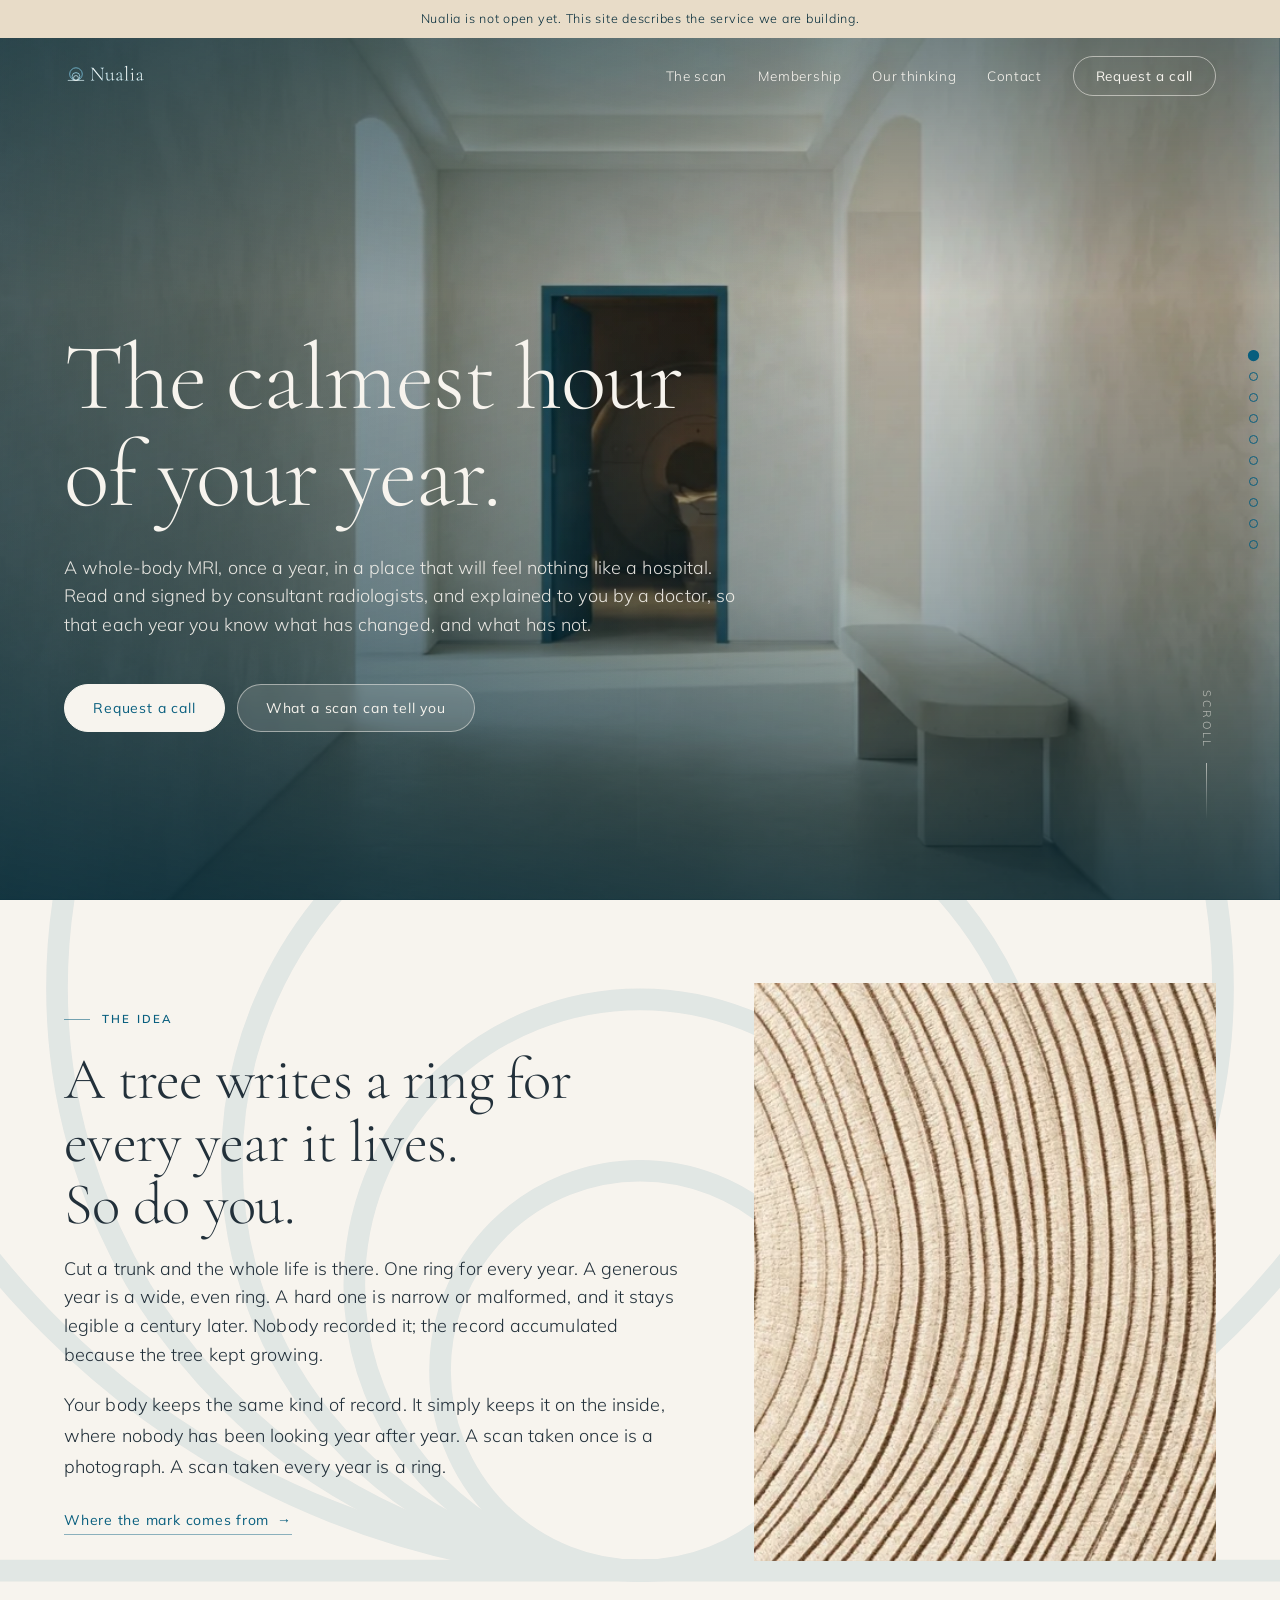
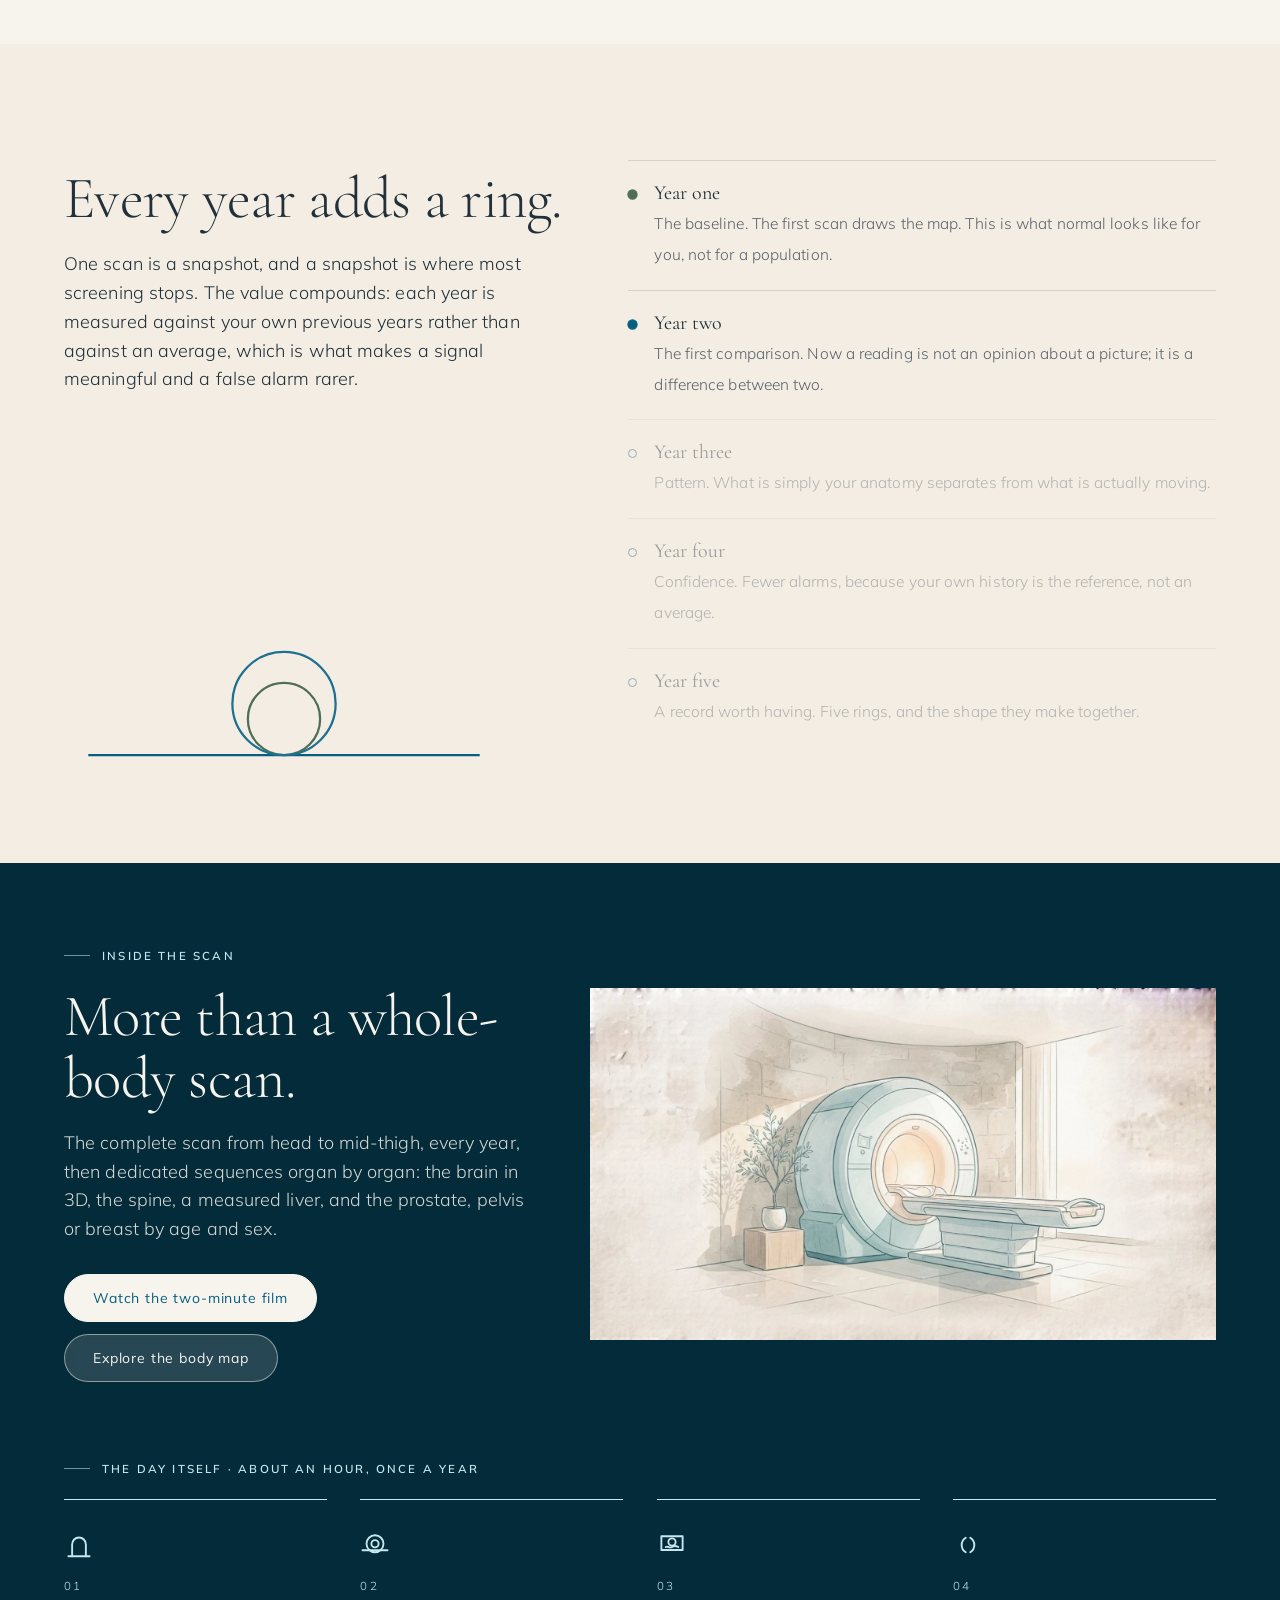
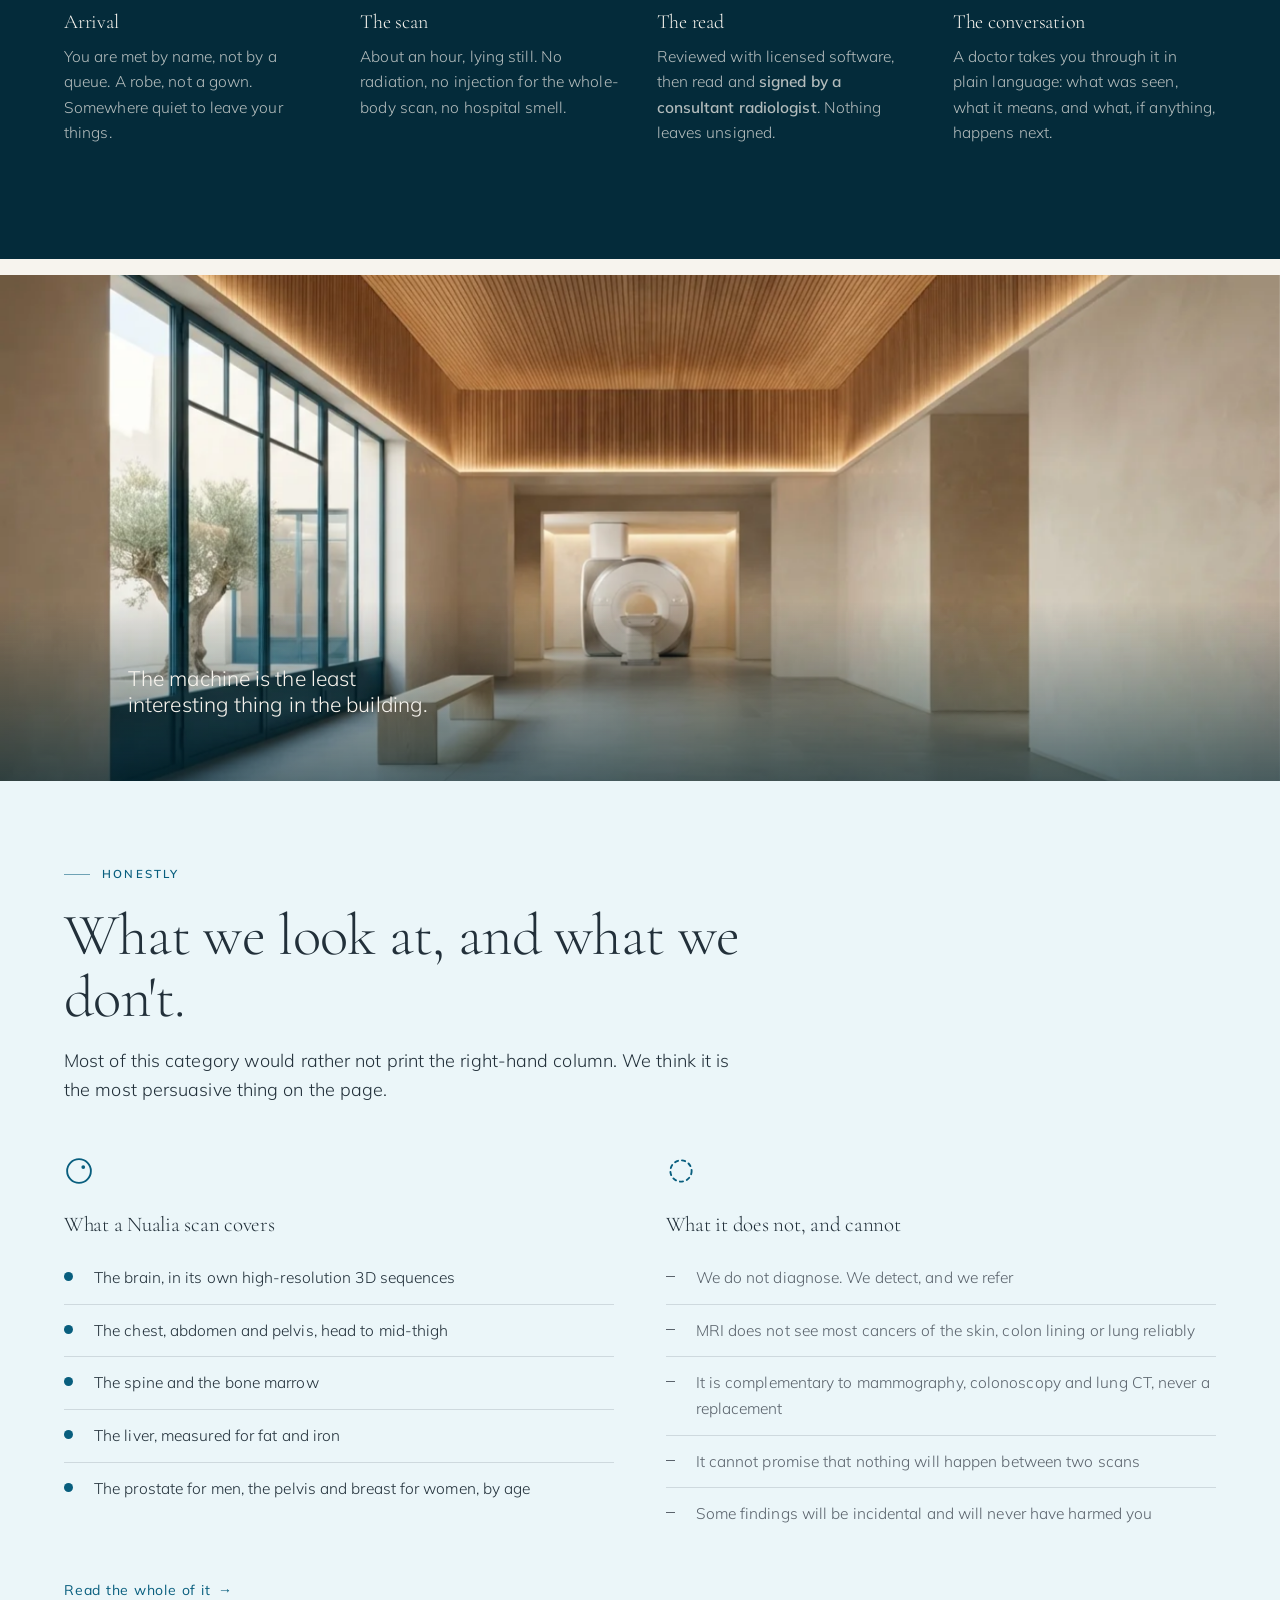
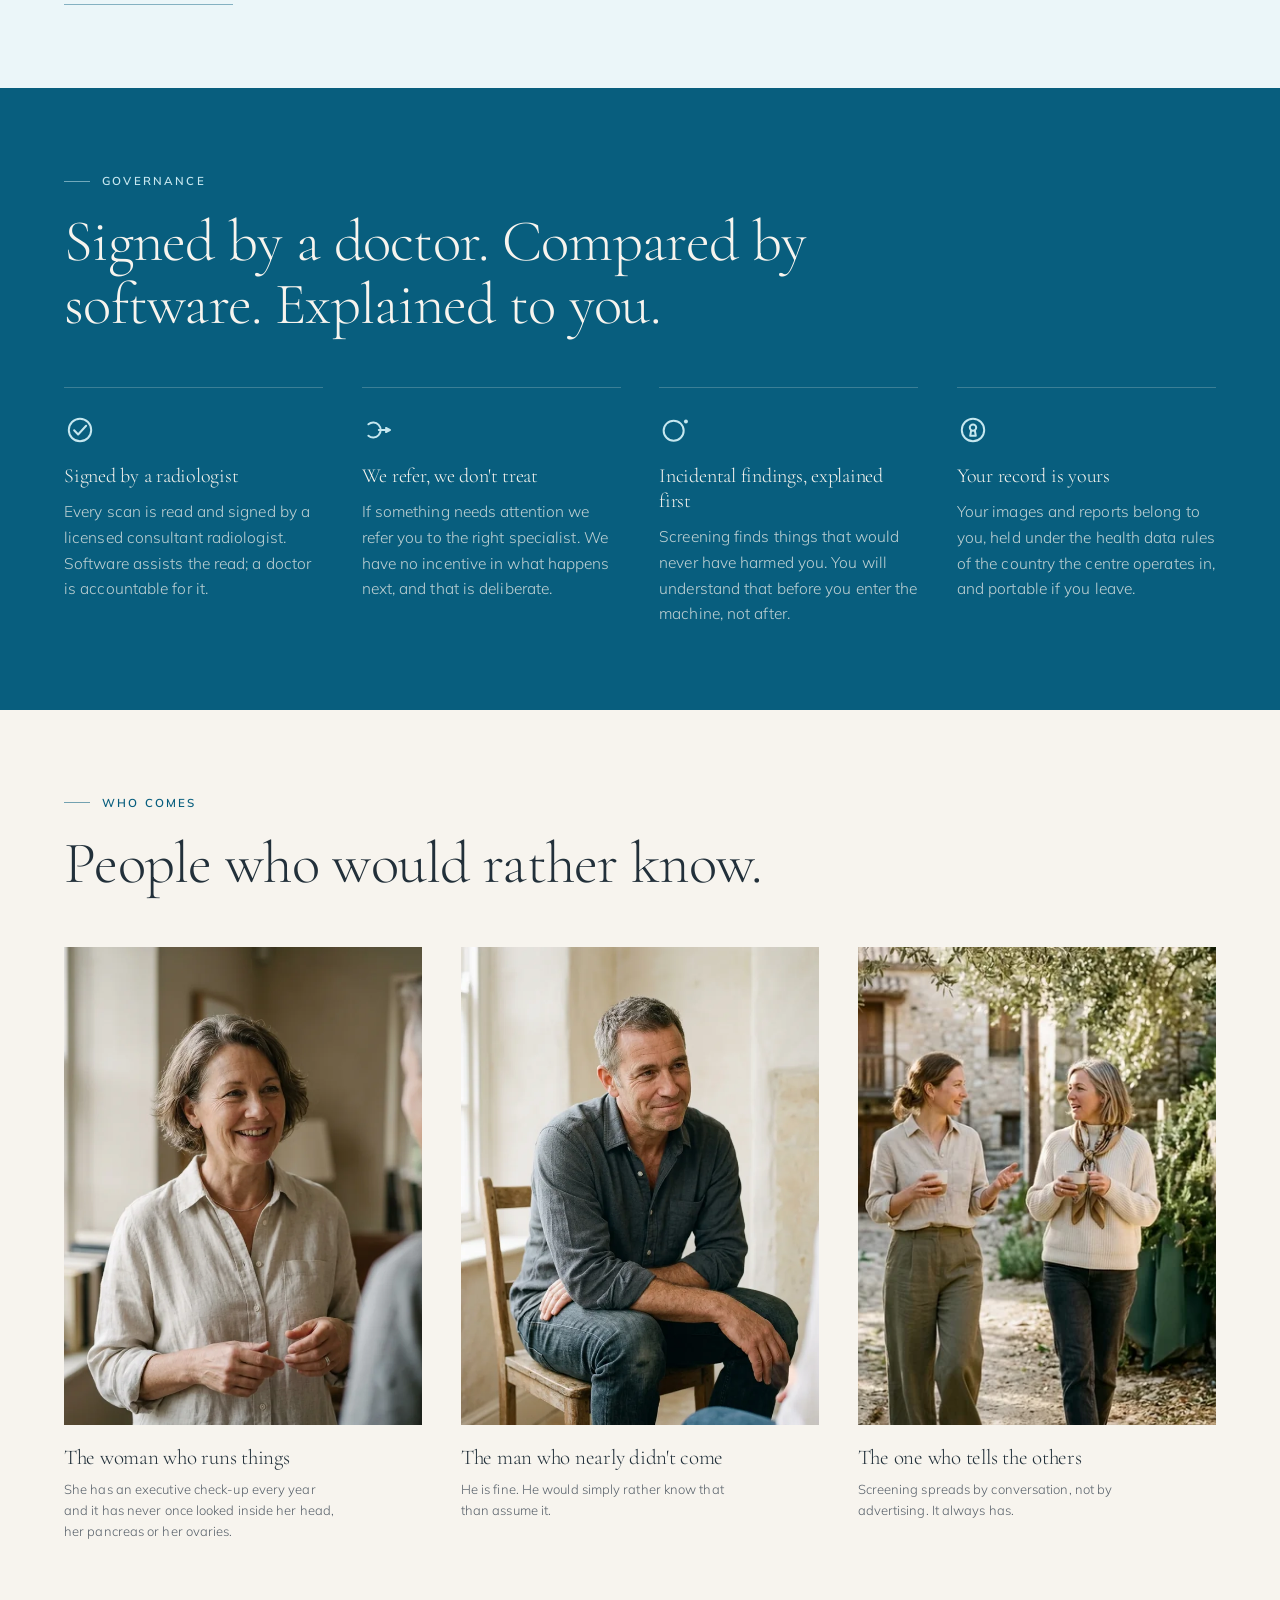
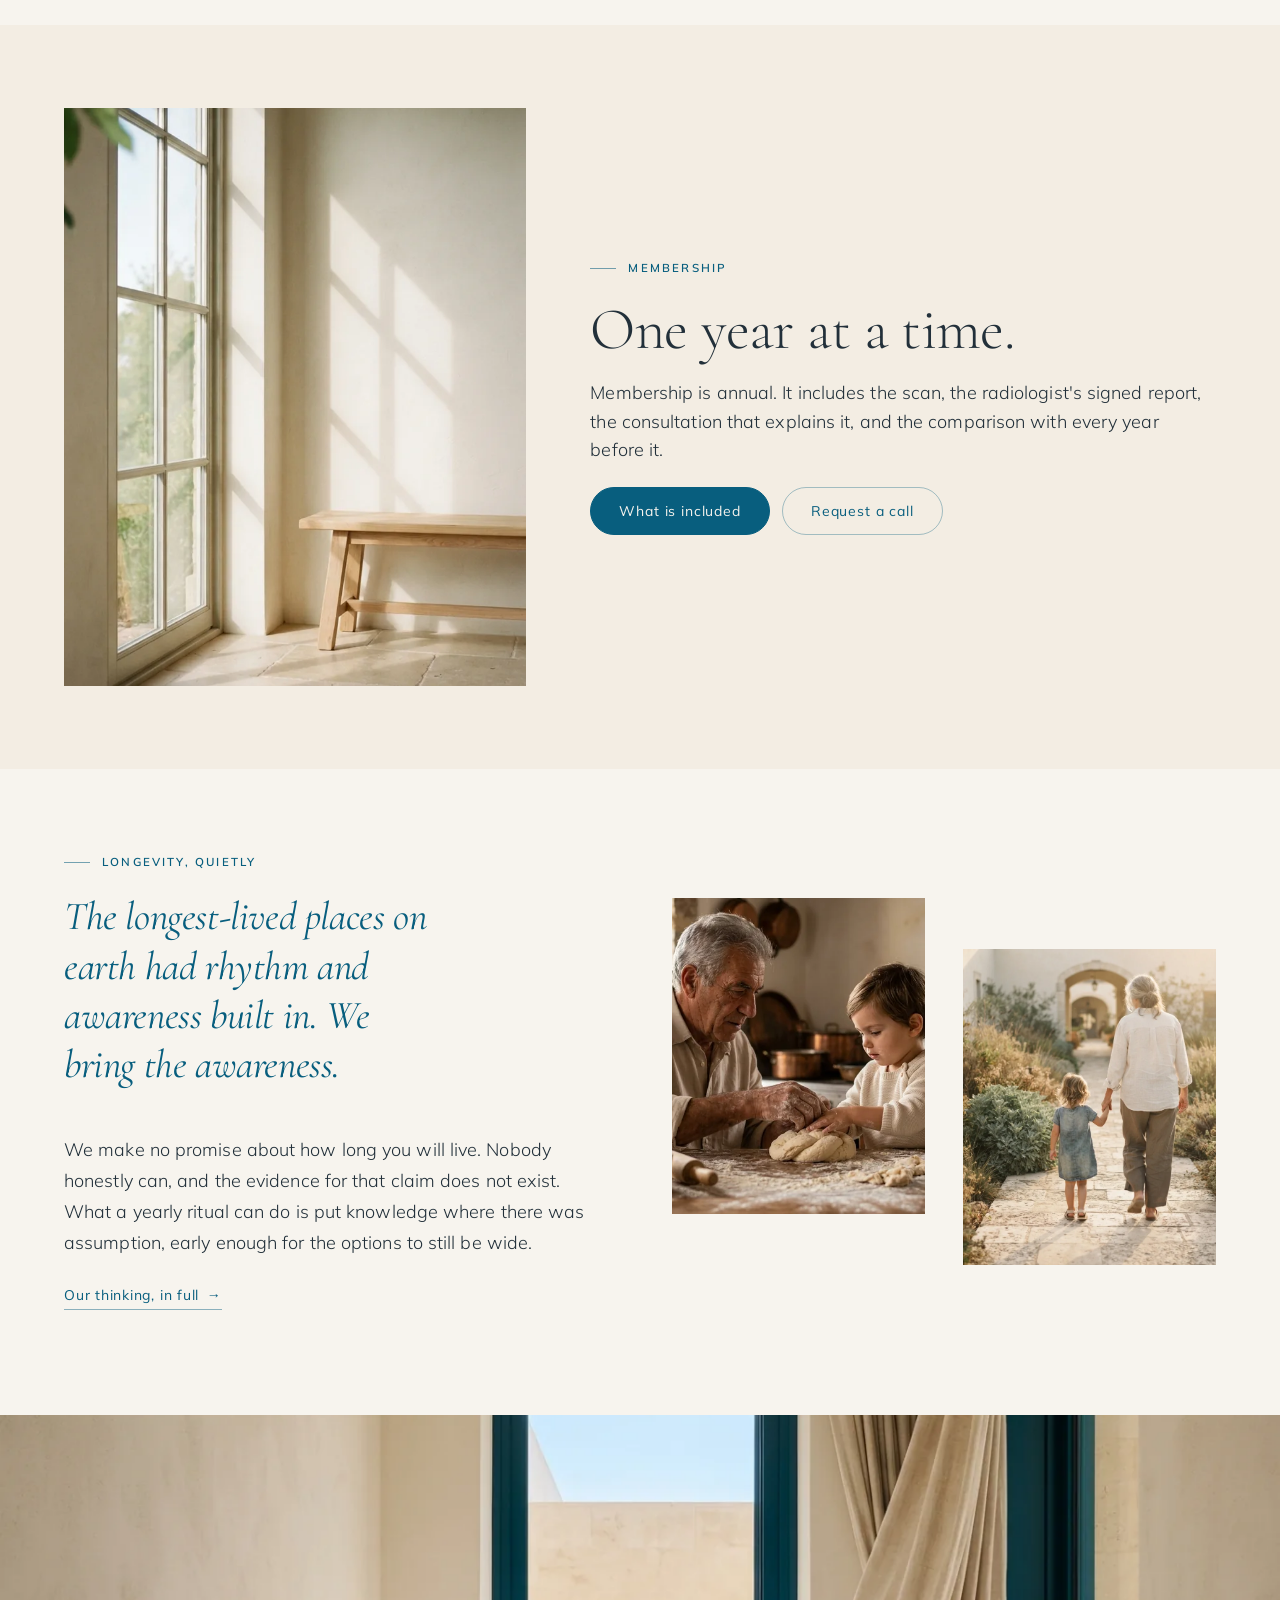
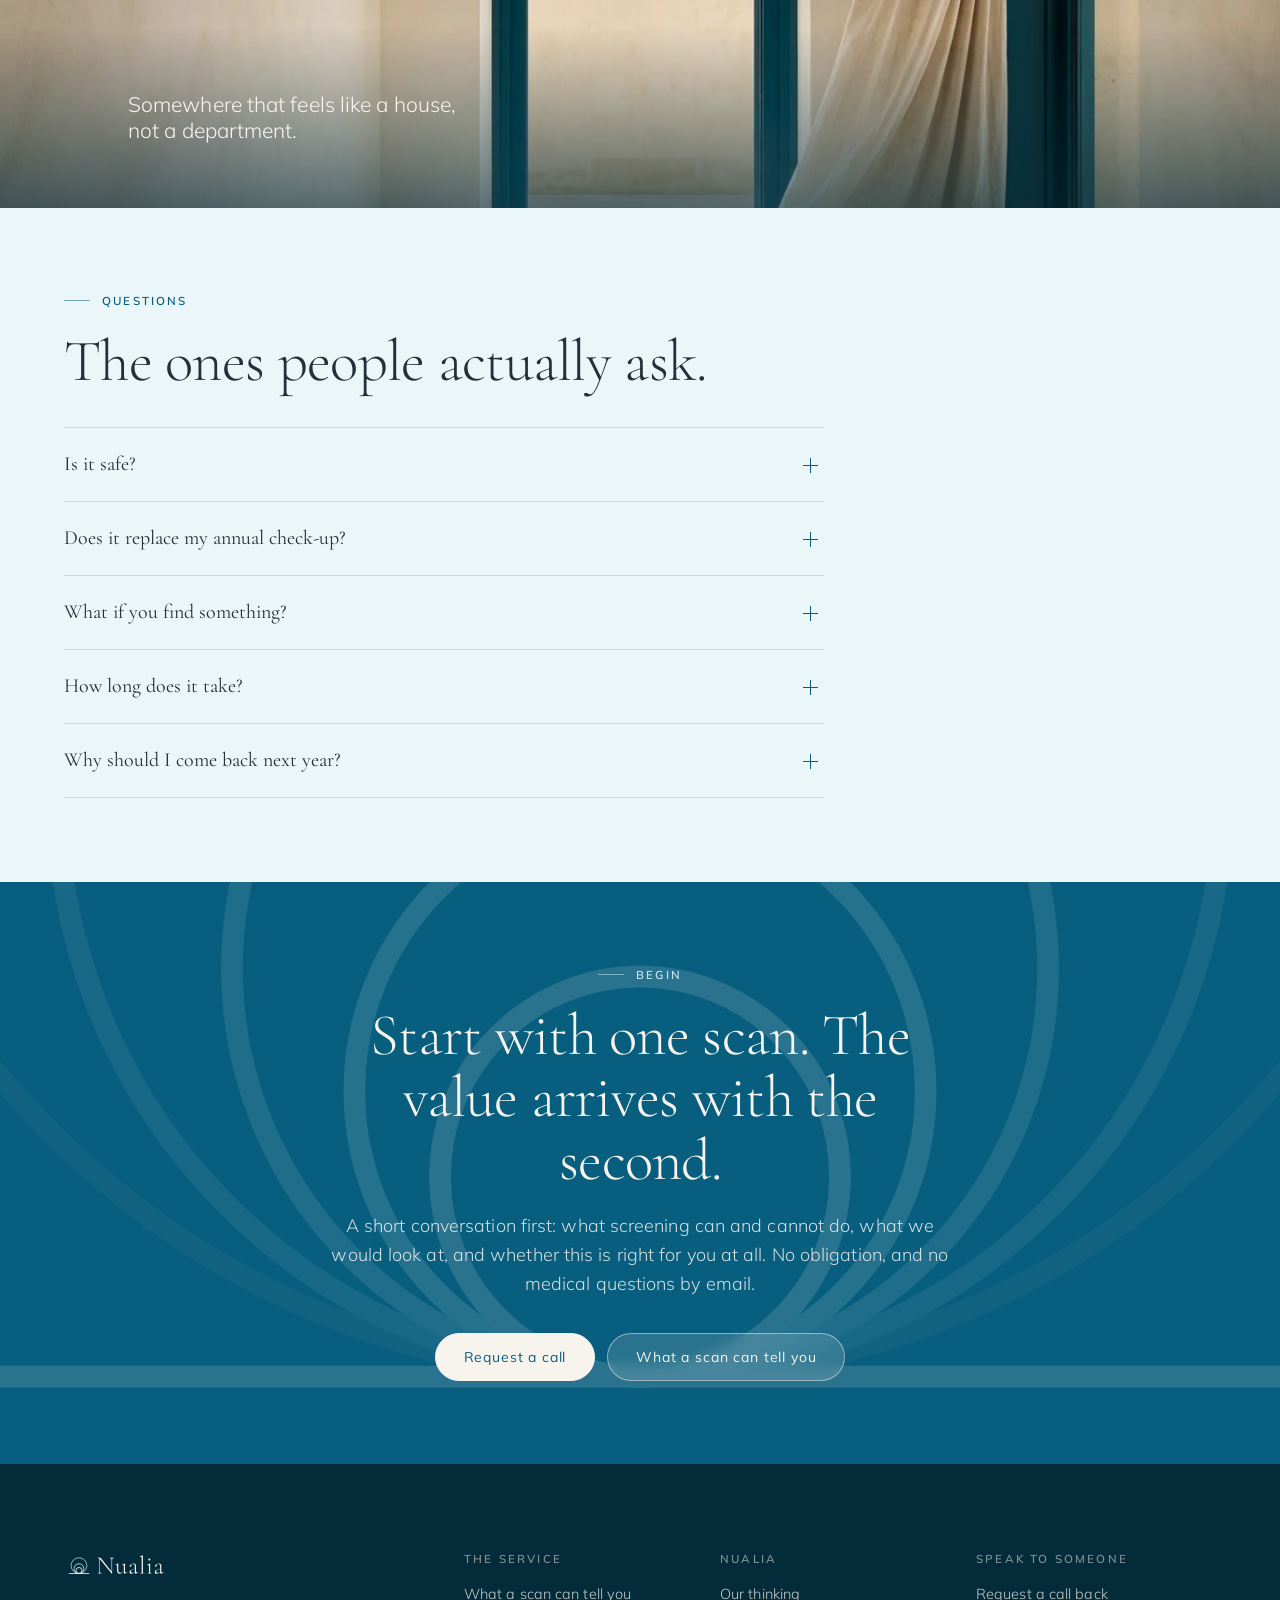
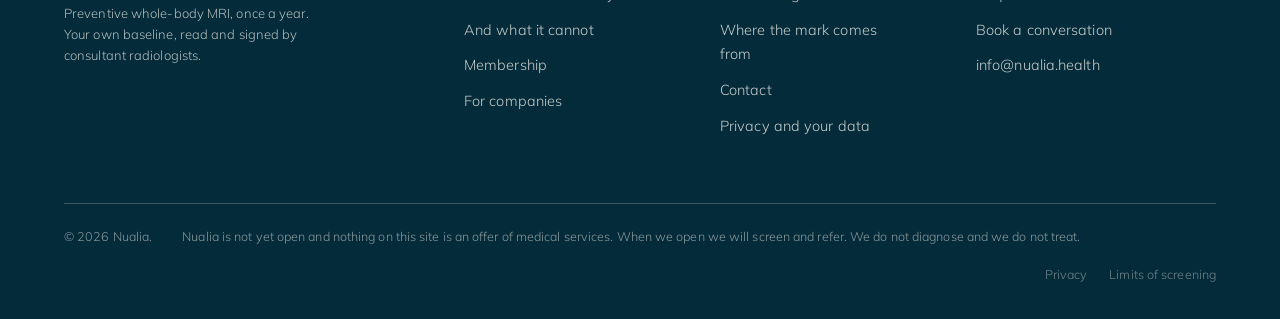
==== commit ba3b8226: "Site v2: one grid, one rhythm, quiet interactions Fix the invisible call button in the closing secti" ====
--- a/index.html
+++ b/index.html
@@ -12,6 +12,7 @@
 <meta name="theme-color" content="#085E7E">
 <link rel="icon" href="assets/logo/favicon.svg" type="image/svg+xml">
 <link rel="stylesheet" href="assets/css/site.css">
+<link rel="stylesheet" href="assets/css/system.css">
 </head>
 <body data-page="home">
 <div class="demo">Nualia is not open yet. This site describes the service we are building.</div>
@@ -26,7 +27,7 @@
   <nav class="hdr__nav"><a href="the-scan.html">The scan</a><a href="membership.html">Membership</a><a href="approach.html">Our thinking</a><a href="contact.html">Contact</a><a class="btn btn--ghost" href="contact.html">Request a call</a></nav>
 </header>
 <section class="hero">
-  <div class="hero__media"><img src="assets/img/passage.webp" srcset="assets/img/passage-sm.webp 900w, assets/img/passage.webp 1600w" sizes="100vw" alt="The passage toward the scanning room, the Nualia mark on the plaster" loading="eager" decoding="async"></div>
+  <div class="hero__media"><img src="assets/img/passage.webp" srcset="assets/img/passage-sm.webp 900w, assets/img/passage.webp 1600w" sizes="100vw" alt="The passage toward the scanning room, plaster walls and a single bench" loading="eager" decoding="async"></div>
   <div class="hero__scrim"></div>
   <div class="hero__inner"><div class="wrap">
     <h1 class="d1" data-rise>The calmest hour of your year.</h1>
@@ -84,15 +85,7 @@
       <ul class="years" data-rise="90"><li><b>Year one</b><span>The baseline. The first scan draws the map. This is what normal looks like for you, not for a population.</span></li><li><b>Year two</b><span>The first comparison. Now a reading is not an opinion about a picture; it is a difference between two.</span></li><li><b>Year three</b><span>Pattern. What is simply your anatomy separates from what is actually moving.</span></li><li><b>Year four</b><span>Confidence. Fewer alarms, because your own history is the reference, not an average.</span></li><li><b>Year five</b><span>A record worth having. Five rings, and the shape they make together.</span></li></ul>
     </div>
   </div>
-</section><section class="section">
-  <div class="wrap">
-    <div class="centred" style="max-width:720px;margin-bottom:clamp(38px,5vw,66px)">
-      <p class="eyebrow centred" data-rise>The day itself</p>
-      <h2 class="d2" data-rise="60">About an hour, once a year.</h2>
-    </div>
-    <div class="day"><div class="day__step" data-rise="0"><span class="icon" style="--is:30px" aria-hidden="true"><svg xmlns="http://www.w3.org/2000/svg" viewBox="0 0 24 24" fill="none" stroke="currentColor" color="currentColor" stroke-width="1.5" stroke-linecap="round" stroke-linejoin="round"><path d="M 6.5 21 L 6.5 11.5 A 5.5 5.5 0 0 1 17.5 11.5 L 17.5 21"/><line x1="3.5" y1="21" x2="20.5" y2="21"/></svg></span><span class="n">01</span><h3>Arrival</h3><p>You are met by name, not by a queue. A robe, not a gown. Somewhere quiet to leave your things.</p></div><div class="day__step" data-rise="70"><span class="icon" style="--is:30px" aria-hidden="true"><svg xmlns="http://www.w3.org/2000/svg" viewBox="0 0 24 24" fill="none" stroke="currentColor" color="currentColor" stroke-width="1.5" stroke-linecap="round" stroke-linejoin="round"><circle cx="12" cy="11" r="6.8"/><circle cx="12" cy="11" r="2.9"/><line x1="2.0" y1="16.2" x2="22.0" y2="16.2"/></svg></span><span class="n">02</span><h3>The scan</h3><p>About an hour, lying still. No radiation, no injection for the whole-body scan, no hospital smell.</p></div><div class="day__step" data-rise="140"><span class="icon" style="--is:30px" aria-hidden="true"><svg xmlns="http://www.w3.org/2000/svg" viewBox="0 0 24 24" fill="none" stroke="currentColor" color="currentColor" stroke-width="1.5" stroke-linecap="round" stroke-linejoin="round"><path d="M 3.5 5 L 20.5 5 L 20.5 16 L 3.5 16 Z"/><circle cx="12" cy="9.6" r="2.9"/><path d="M 7 13.6 C 8.8 12.6, 10.2 14.8, 12 13.6 S 15.2 12.6, 17 13.6"/></svg></span><span class="n">03</span><h3>The read</h3><p>Reviewed with licensed software, then read and <strong>signed by a consultant radiologist</strong>. Nothing leaves unsigned.</p></div><div class="day__step" data-rise="210"><span class="icon" style="--is:30px" aria-hidden="true"><svg xmlns="http://www.w3.org/2000/svg" viewBox="0 0 24 24" fill="none" stroke="currentColor" color="currentColor" stroke-width="1.5" stroke-linecap="round" stroke-linejoin="round"><path d="M 10.2 6.2 A 6.8 6.8 0 0 0 10.2 17.8"/><path d="M 13.8 6.2 A 6.8 6.8 0 0 1 13.8 17.8"/></svg></span><span class="n">04</span><h3>The conversation</h3><p>A doctor takes you through it in plain language: what was seen, what it means, and what, if anything, happens next.</p></div></div>
-  </div>
-</section><section class="section bg-deep">
+</section><section class="section bg-deep inside">
   <div class="wrap">
     <div class="split split--wide-r">
       <div class="stack">
@@ -108,16 +101,18 @@
         <img src="assets/video/nualia-mri-film-poster.jpg" alt="Still from the Nualia film: an MRI scanner drawn as calm architecture in a sunlit room" loading="lazy" decoding="async">
       </a>
     </div>
+    <p class="eyebrow" style="margin-top:clamp(52px,6vw,84px)" data-rise>The day itself · about an hour, once a year</p>
+    <div class="day" style="margin-top:0"><div class="day__step" data-rise="0"><span class="icon" style="--is:30px" aria-hidden="true"><svg xmlns="http://www.w3.org/2000/svg" viewBox="0 0 24 24" fill="none" stroke="currentColor" color="currentColor" stroke-width="1.5" stroke-linecap="round" stroke-linejoin="round"><path d="M 6.5 21 L 6.5 11.5 A 5.5 5.5 0 0 1 17.5 11.5 L 17.5 21"/><line x1="3.5" y1="21" x2="20.5" y2="21"/></svg></span><span class="n">01</span><h3>Arrival</h3><p>You are met by name, not by a queue. A robe, not a gown. Somewhere quiet to leave your things.</p></div><div class="day__step" data-rise="70"><span class="icon" style="--is:30px" aria-hidden="true"><svg xmlns="http://www.w3.org/2000/svg" viewBox="0 0 24 24" fill="none" stroke="currentColor" color="currentColor" stroke-width="1.5" stroke-linecap="round" stroke-linejoin="round"><circle cx="12" cy="11" r="6.8"/><circle cx="12" cy="11" r="2.9"/><line x1="2.0" y1="16.2" x2="22.0" y2="16.2"/></svg></span><span class="n">02</span><h3>The scan</h3><p>About an hour, lying still. No radiation, no injection for the whole-body scan, no hospital smell.</p></div><div class="day__step" data-rise="140"><span class="icon" style="--is:30px" aria-hidden="true"><svg xmlns="http://www.w3.org/2000/svg" viewBox="0 0 24 24" fill="none" stroke="currentColor" color="currentColor" stroke-width="1.5" stroke-linecap="round" stroke-linejoin="round"><path d="M 3.5 5 L 20.5 5 L 20.5 16 L 3.5 16 Z"/><circle cx="12" cy="9.6" r="2.9"/><path d="M 7 13.6 C 8.8 12.6, 10.2 14.8, 12 13.6 S 15.2 12.6, 17 13.6"/></svg></span><span class="n">03</span><h3>The read</h3><p>Reviewed with licensed software, then read and <strong>signed by a consultant radiologist</strong>. Nothing leaves unsigned.</p></div><div class="day__step" data-rise="210"><span class="icon" style="--is:30px" aria-hidden="true"><svg xmlns="http://www.w3.org/2000/svg" viewBox="0 0 24 24" fill="none" stroke="currentColor" color="currentColor" stroke-width="1.5" stroke-linecap="round" stroke-linejoin="round"><path d="M 10.2 6.2 A 6.8 6.8 0 0 0 10.2 17.8"/><path d="M 13.8 6.2 A 6.8 6.8 0 0 1 13.8 17.8"/></svg></span><span class="n">04</span><h3>The conversation</h3><p>A doctor takes you through it in plain language: what was seen, what it means, and what, if anything, happens next.</p></div></div>
   </div>
 </section><section class="band"><img src="assets/img/scan-room.webp" srcset="assets/img/scan-room-sm.webp 900w, assets/img/scan-room.webp 1600w" sizes="100vw" alt="The scanning room, lit like architecture rather than a clinic" loading="lazy" decoding="async">
   <div class="band__cap"><div class="wrap"><p class="d4" style="max-width:24ch;margin:0">
     The machine is the least interesting thing in the building.</p></div></div>
 </section><section class="section bg-sky">
   <div class="wrap">
-    <div class="centred" style="max-width:760px;margin-bottom:clamp(34px,4vw,58px)">
-      <p class="eyebrow centred" data-rise>Honestly</p>
+    <div class="intro">
+      <p class="eyebrow" data-rise>Honestly</p>
       <h2 class="d2" data-rise="60">What we look at, and what we don't.</h2>
-      <p class="lede centred" style="margin-top:18px" data-rise="120">
+      <p class="lede" data-rise="120">
         Most of this category would rather not print the right-hand column. We think it is
         the most persuasive thing on the page.
       </p>
@@ -132,19 +127,19 @@
   </div>
 </section><section class="section bg-lagoon">
   <div class="wrap">
-    <div style="max-width:720px;margin-bottom:clamp(38px,5vw,64px)">
+    <div class="intro">
       <p class="eyebrow" data-rise>Governance</p>
-      <h2 class="d2" data-rise="60">Read by software. Signed by doctors. Explained to you.</h2>
+      <h2 class="d2" data-rise="60">Signed by a doctor. Compared by software. Explained to you.</h2>
     </div>
     <div class="cards cards--4"><div class="card" data-rise="0"><span class="icon" style="--is:32px" aria-hidden="true"><svg xmlns="http://www.w3.org/2000/svg" viewBox="0 0 24 24" fill="none" stroke="currentColor" color="currentColor" stroke-width="1.5" stroke-linecap="round" stroke-linejoin="round"><circle cx="12" cy="12" r="8.4"/><path d="M 7.6 12.2 L 10.6 15.4 L 16.6 8.8"/></svg></span><h3>Signed by a radiologist</h3><p>Every scan is read and signed by a licensed consultant radiologist. Software assists the read; a doctor is accountable for it.</p></div><div class="card" data-rise="80"><span class="icon" style="--is:32px" aria-hidden="true"><svg xmlns="http://www.w3.org/2000/svg" viewBox="0 0 24 24" fill="none" stroke="currentColor" color="currentColor" stroke-width="1.5" stroke-linecap="round" stroke-linejoin="round"><path d="M 4.80 16.29 A 5.6 5.6 0 1 0 4.80 7.71"/><line x1="12.6" y1="12" x2="20.8" y2="12"/><path d="M 17.97 13.50 L 20.80 12.00 L 17.97 10.50"/></svg></span><h3>We refer, we don't treat</h3><p>If something needs attention we refer you to the right specialist. We have no incentive in what happens next, and that is deliberate.</p></div><div class="card" data-rise="160"><span class="icon" style="--is:32px" aria-hidden="true"><svg xmlns="http://www.w3.org/2000/svg" viewBox="0 0 24 24" fill="none" stroke="currentColor" color="currentColor" stroke-width="1.5" stroke-linecap="round" stroke-linejoin="round"><circle cx="11" cy="12.5" r="7.5"/><circle cx="20.2" cy="5.6" r="1.5" fill="currentColor" stroke="none"/></svg></span><h3>Incidental findings, explained first</h3><p>Screening finds things that would never have harmed you. You will understand that before you enter the machine, not after.</p></div><div class="card" data-rise="240"><span class="icon" style="--is:32px" aria-hidden="true"><svg xmlns="http://www.w3.org/2000/svg" viewBox="0 0 24 24" fill="none" stroke="currentColor" color="currentColor" stroke-width="1.5" stroke-linecap="round" stroke-linejoin="round"><circle cx="12" cy="12" r="8.4"/><circle cx="12" cy="10.2" r="2.4"/><path d="M 10.6 12.4 L 9.9 16.4 L 14.1 16.4 L 13.4 12.4"/></svg></span><h3>Your record is yours</h3><p>Your images and reports belong to you, held under the health data rules of the country the centre operates in, and portable if you leave.</p></div></div>
   </div>
 </section><section class="section">
   <div class="wrap">
-    <div style="max-width:700px;margin-bottom:clamp(34px,4vw,56px)">
+    <div class="intro">
       <p class="eyebrow" data-rise>Who comes</p>
       <h2 class="d2" data-rise="60">People who would rather know.</h2>
     </div>
-    <div class="cards cards--3"><div data-rise="0"><figure class="figure figure--tall zoom" style="margin:0 0 20px"><img src="assets/img/member-woman.webp" srcset="assets/img/member-woman-sm.webp 900w, assets/img/member-woman.webp 1600w" sizes="(min-width:760px) 32vw, 100vw" alt="The woman who runs things" loading="lazy" decoding="async"></figure><h3 class="d4" style="margin-bottom:8px">The woman who runs things</h3><p class="small quiet" style="max-width:34ch">She has an executive check-up every year and it has never once looked inside her head, her pancreas or her ovaries.</p></div><div data-rise="90"><figure class="figure figure--tall zoom" style="margin:0 0 20px"><img src="assets/img/member-man.webp" srcset="assets/img/member-man-sm.webp 900w, assets/img/member-man.webp 1600w" sizes="(min-width:760px) 32vw, 100vw" alt="The man who nearly didn&#x27;t come" loading="lazy" decoding="async"></figure><h3 class="d4" style="margin-bottom:8px">The man who nearly didn't come</h3><p class="small quiet" style="max-width:34ch">He is fine. He would simply rather know that than assume it.</p></div><div data-rise="180"><figure class="figure figure--tall zoom" style="margin:0 0 20px"><img src="assets/img/friends.webp" srcset="assets/img/friends-sm.webp 900w, assets/img/friends.webp 1600w" sizes="(min-width:760px) 32vw, 100vw" alt="The one who tells the others" loading="lazy" decoding="async"></figure><h3 class="d4" style="margin-bottom:8px">The one who tells the others</h3><p class="small quiet" style="max-width:34ch">Screening spreads by conversation, not by advertising. It always has.</p></div></div>
+    <div class="cards cards--3 swipe"><div data-rise="0"><figure class="figure figure--tall zoom" style="margin:0 0 20px"><img src="assets/img/member-woman.webp" srcset="assets/img/member-woman-sm.webp 900w, assets/img/member-woman.webp 1600w" sizes="(min-width:760px) 32vw, 100vw" alt="The woman who runs things" loading="lazy" decoding="async"></figure><h3 class="d4" style="margin-bottom:8px">The woman who runs things</h3><p class="small quiet" style="max-width:34ch">She has an executive check-up every year and it has never once looked inside her head, her pancreas or her ovaries.</p></div><div data-rise="90"><figure class="figure figure--tall zoom" style="margin:0 0 20px"><img src="assets/img/member-man.webp" srcset="assets/img/member-man-sm.webp 900w, assets/img/member-man.webp 1600w" sizes="(min-width:760px) 32vw, 100vw" alt="The man who nearly didn&#x27;t come" loading="lazy" decoding="async"></figure><h3 class="d4" style="margin-bottom:8px">The man who nearly didn't come</h3><p class="small quiet" style="max-width:34ch">He is fine. He would simply rather know that than assume it.</p></div><div data-rise="180"><figure class="figure figure--tall zoom" style="margin:0 0 20px"><img src="assets/img/friends.webp" srcset="assets/img/friends-sm.webp 900w, assets/img/friends.webp 1600w" sizes="(min-width:760px) 32vw, 100vw" alt="The one who tells the others" loading="lazy" decoding="async"></figure><h3 class="d4" style="margin-bottom:8px">The one who tells the others</h3><p class="small quiet" style="max-width:34ch">Screening spreads by conversation, not by advertising. It always has.</p></div></div>
   </div>
 </section><section class="section bg-dune">
   <div class="wrap">
@@ -179,7 +174,7 @@
         </p>
         <p data-rise="160"><a class="lnk" href="approach.html">Our thinking, in full <span class="arw">&rarr;</span></a></p>
       </div>
-      <div class="cards cards--2" data-rise="90">
+      <div class="cards cards--2 swipe" data-rise="90">
         <figure class="figure figure--tall zoom" style="margin:0"><img src="assets/img/grandfather.webp" srcset="assets/img/grandfather-sm.webp 900w, assets/img/grandfather.webp 1600w" sizes="(min-width:900px) 24vw, 50vw" alt="A grandfather and grandchild at a long table" loading="lazy" decoding="async"></figure>
         <figure class="figure figure--tall zoom" style="margin:0;margin-top:clamp(20px,4vw,56px)"><img src="assets/img/walking-tall.webp" srcset="assets/img/walking-tall-sm.webp 900w, assets/img/walking-tall.webp 1600w" sizes="(min-width:900px) 24vw, 50vw" alt="An older woman and a child walking a sunlit stone path" loading="lazy" decoding="async"></figure>
       </div>
@@ -257,5 +252,6 @@
   </div>
 </footer>
 <script src="assets/js/site.js" defer></script>
+<script src="assets/js/enhance.js" defer></script>
 </body>
 </html>
--- a/assets/css/site.css
+++ b/assets/css/site.css
@@ -109,7 +109,7 @@
 .hdr.is-stuck::after{opacity:1}
 .hdr__logo{flex:none;display:block}
 .hdr__logo img{height:24px;width:auto;transition:opacity .4s var(--ease)}
-.hdr__logo .rev{position:absolute;top:0;left:0}
+.hdr__logo .rev{position:absolute;top:0;left:0;opacity:0}
 .hdr__nav{margin-left:auto;display:flex;align-items:center;gap:clamp(18px,2.4vw,38px)}
 .hdr__nav a{
   font-size:13.5px;letter-spacing:.05em;text-decoration:none;position:relative;
@@ -123,6 +123,9 @@
 /* over the hero, before scroll, the header is reversed */
 .hdr--over{color:var(--plaster)}
 .hdr--over .hdr__logo .lit{opacity:0}
+.hdr--over .hdr__logo .rev{opacity:1}
+.hdr--over:not(.is-stuck) .hdr__nav .btn--ghost{color:var(--plaster);border-color:rgba(247,244,238,.55)}
+.hdr--over:not(.is-stuck) .hdr__nav .btn--ghost:hover{background:var(--plaster);color:var(--lagoon)}
 .hdr.is-stuck{color:var(--ink)}
 .hdr.is-stuck .hdr__logo .lit{opacity:1}
 .hdr.is-stuck .hdr__logo .rev{opacity:0}
@@ -408,7 +411,16 @@
     transition:clip-path .7s var(--slow);
   }
   .hdr__nav a{font-family:var(--display);font-size:30px;letter-spacing:0;padding:10px 0}
-  .hdr__nav .btn{margin-top:20px}
+  .hdr__nav .btn{margin-top:22px;font-family:var(--body);font-size:15px;letter-spacing:.06em;color:var(--plaster);border-color:rgba(247,244,238,.55);padding:14px 30px}
+  .hdr__nav .btn:hover{background:var(--plaster);color:var(--lagoon)}
+  .hdr__nav a.btn::after{display:none}
+  /* a backdrop-filter on the header would trap the fixed menu inside the header bar */
+  .hdr.is-stuck{backdrop-filter:none;-webkit-backdrop-filter:none;background:rgba(247,244,238,.97)}
+  body.nav-open .hdr{background:transparent;color:var(--plaster)}
+  body.nav-open .hdr::after{opacity:0}
+  body.nav-open .hdr__logo{position:relative;z-index:2}
+  body.nav-open .hdr .hdr__logo .lit{opacity:0}
+  body.nav-open .hdr .hdr__logo .rev{opacity:1}
   body.nav-open .hdr__nav{clip-path:circle(150% at calc(100% - 44px) 34px)}
   body.nav-open{overflow:hidden}
   .hdr__burger{
--- a/assets/css/system.css
+++ b/assets/css/system.css
@@ -0,0 +1,194 @@
+/* ==========================================================================
+   Nualia: layout system and interaction layer (v2, November 2026)
+   Loaded after site.css on every page. One column grid, one heading rule,
+   one rhythm, one type scale, one button family, and quiet hover feedback.
+   ========================================================================== */
+
+:root{
+  --read:760px;                          /* the reading column */
+  --pad:clamp(56px,6.5vw,96px);          /* one section rhythm */
+  --lift:cubic-bezier(.2,.8,.2,1);
+  --t-body-s:15.5px;                     /* secondary text, everywhere */
+  --t-cap:13px;                          /* captions and notes */
+}
+
+/* ---------------------------------------------------------- 1. fixes */
+/* the light button sat inside ".bg-lagoon a{color:plaster}" and lost its text */
+.bg-lagoon a.btn--light,.bg-deep a.btn--light,.hero a.btn--light{color:var(--lagoon)}
+.bg-lagoon a.btn--light:hover,.bg-deep a.btn--light:hover,.hero a.btn--light:hover{color:var(--lagoon-deep)}
+/* the oversized mark was capped by img{max-width:100%}, so its horizon ended
+   in open space; restored so every visible line runs off an edge */
+.bleed__mark{max-width:none}
+
+.bg-deep .eyebrow{color:var(--sky)}
+
+/* ------------------------------------------------- 4. one column grid */
+/* narrow sections keep the shared left edge and narrow their content instead
+   of re-centring the whole column (CTA sections are the one exception) */
+.wrap[style*="max-width"]:not(.centred){max-width:var(--max)!important}
+.wrap[style*="max-width"]:not(.centred)>*{max-width:var(--read)}
+.intro{max-width:var(--read);margin-bottom:clamp(36px,4vw,56px)}
+.intro .lede{margin-top:18px}
+
+/* ----------------------------------------------------------- 6. rhythm */
+.section{padding-block:var(--pad)}
+.section--tight{padding-block:clamp(44px,5vw,72px)}
+.opener{padding-bottom:clamp(36px,4vw,56px)}
+.opener+.section{padding-top:clamp(40px,4.5vw,64px)}
+.stack>*+*{margin-top:clamp(14px,1.4vw,22px)}
+.split{gap:clamp(30px,5vw,80px)}
+
+/* --------------------------------------------------- 8. one type scale */
+.card p,.day__step p,.years span,.ledger li,.acc__panel p,.light p,.tlist span,
+.stat span,.callout,.versus__row>*,.panel ul.look li{font-size:var(--t-body-s);line-height:1.65}
+.note,.figcap,.plate figcaption,.small{font-size:var(--t-cap);line-height:1.6}
+.card h3,.day__step h3,.light h3,.years b,.acc__btn{font-size:clamp(20px,1.5vw,24px);line-height:1.25}
+.eyebrow,.layer__tag,.panel .who,.panel h4,.ftr h4{font-size:11.5px;letter-spacing:.19em}
+
+/* -------------------------------------------------- 9. one button family */
+.btn{min-height:48px;padding:0 28px;font-size:14px;line-height:1}
+.hdr__nav .btn{min-height:40px;padding:0 22px;font-size:13.5px}
+.btns{gap:12px}
+
+/* ------------------------------------------- 7. no half-empty columns */
+.split{align-items:center}
+.rings{align-items:center}
+.rings__art{max-width:440px}
+@media (min-width:900px){
+  .split .figure--tall{aspect-ratio:4/5}
+}
+
+/* =================================================== interaction layer */
+
+/* 11. cards: the hairline draws across, the content lifts, the icon wakes */
+.card,.day__step,.light,.ftr__top>div{position:relative}
+.card::after,.light::after{
+  content:"";position:absolute;top:-1px;left:0;height:1px;width:0;background:var(--lagoon);
+  transition:width .7s var(--slow);
+}
+.bg-lagoon .card::after,.bg-deep .card::after,.bg-deep .day__step::after{background:var(--sky)}
+.card>*,.day__step>*,.light>*{transition:transform .55s var(--lift)}
+.card .icon,.day__step .icon,.light .icon,.layer .icon{transition:transform .55s var(--lift),color .4s var(--ease)}
+@media (hover:hover){
+  .card:hover::after,.light:hover::after{width:100%}
+  .card:hover>*,.day__step:hover>*,.light:hover>*{transform:translateY(-4px)}
+  .card:hover .icon,.day__step:hover .icon,.light:hover .icon{transform:translateY(-6px) scale(1.08)}
+  .card:hover h3,.day__step:hover h3,.light:hover h3{color:var(--lagoon)}
+  .bg-lagoon .card:hover h3,.bg-deep .card:hover h3,.bg-deep .day__step:hover h3{color:var(--sky)}
+  .layer{transition:transform .6s var(--lift),box-shadow .6s var(--ease)}
+  .layer:hover{transform:translateY(-4px);box-shadow:0 30px 60px -40px rgba(4,43,58,.45)}
+  .tlist li{transition:background .35s var(--ease),padding .45s var(--lift)}
+  .tlist li:hover{background:rgba(198,231,239,.35);padding-left:8px}
+  .layer--core .tlist li:hover{background:rgba(247,244,238,.08)}
+  .tlist li:hover .icon{transform:scale(1.12)}
+  .ledger li,.versus__row{transition:background .35s var(--ease),padding .45s var(--lift)}
+  .ledger li:hover{background:rgba(255,255,255,.55);padding-left:38px}
+  .versus__row:not(.versus__head):hover{background:rgba(198,231,239,.28);padding-inline:12px}
+  .years li{transition:opacity .6s var(--ease),padding .45s var(--lift)}
+  .years li.on:hover{padding-left:34px}
+}
+
+/* 12. icons draw themselves once, when they arrive */
+.icon.draw path:not([stroke-dasharray]),.icon.draw circle:not([stroke-dasharray]),.icon.draw rect:not([stroke-dasharray]),.icon.draw line:not([stroke-dasharray]),.icon.draw polyline:not([stroke-dasharray]),.icon.draw ellipse:not([stroke-dasharray]){
+  stroke-dasharray:var(--l,120);stroke-dashoffset:var(--l,120);transition:stroke-dashoffset 1.3s var(--slow)
+}
+.icon.draw.drawn path:not([stroke-dasharray]),.icon.draw.drawn circle:not([stroke-dasharray]),.icon.draw.drawn rect:not([stroke-dasharray]),.icon.draw.drawn line:not([stroke-dasharray]),.icon.draw.drawn polyline:not([stroke-dasharray]),.icon.draw.drawn ellipse:not([stroke-dasharray]){stroke-dashoffset:0}
+
+/* 13. photographs: a slow zoom and a passing sheen */
+.figure img,.plate img{transition:transform 1.4s var(--slow)}
+.figure::after,.plate::after{
+  content:"";position:absolute;inset:0;pointer-events:none;
+  background:linear-gradient(115deg,transparent 35%,rgba(255,255,255,.22) 50%,transparent 65%);
+  transform:translateX(-120%);transition:transform 1.2s var(--slow);
+}
+.plate{position:relative}
+@media (hover:hover){
+  .figure:hover img,.plate:hover img{transform:scale(1.04)}
+  .figure:hover::after,.plate:hover::after{transform:translateX(120%)}
+}
+
+/* 15. questions and limits: the whole row answers the pointer */
+.acc__btn{transition:color .35s var(--ease),padding .45s var(--lift)}
+.acc__btn::before,.acc__btn::after{transition:transform .5s var(--slow),opacity .4s,background .3s}
+@media (hover:hover){
+  .acc__item:hover .acc__btn{color:var(--lagoon);padding-left:10px}
+}
+.acc__item{transition:background .35s var(--ease)}
+.acc__item:hover,.acc__item.open{background:linear-gradient(90deg,rgba(198,231,239,.32),transparent 85%)}
+.acc__item.open .acc__btn{color:var(--lagoon)}
+.acc__item.open .acc__btn::before{transform:rotate(180deg)}
+.acc__panel>div{padding-left:10px}
+
+/* links: arrow and underline respond together */
+.lnk:hover{color:var(--lagoon-deep)}
+.bg-lagoon .lnk:hover,.bg-deep .lnk:hover{color:var(--sky)}
+
+/* focus is always visible for keyboard users */
+:focus-visible{outline:2px solid var(--lagoon);outline-offset:3px;border-radius:2px}
+.bg-lagoon :focus-visible,.bg-deep :focus-visible,.hero :focus-visible{outline-color:var(--sky)}
+
+/* 16. reading progress and section dots */
+.progress{position:fixed;left:0;right:0;top:var(--demo);height:2px;z-index:70;pointer-events:none}
+.progress i{display:block;height:100%;width:100%;background:var(--lagoon);transform-origin:left;transform:scaleX(0)}
+.dots{position:fixed;right:22px;top:50%;transform:translateY(-50%);z-index:55;display:none;flex-direction:column;gap:12px}
+@media (min-width:1180px){.dots{display:flex}}
+.dots a{position:relative;display:block;width:9px;height:9px;border-radius:50%;border:1px solid var(--lagoon);background:transparent;transition:background .35s,transform .45s var(--lift)}
+.dots a.on{background:var(--lagoon);transform:scale(1.25)}
+.dots a span{
+  position:absolute;right:20px;top:50%;transform:translate(6px,-50%);white-space:nowrap;
+  font-size:11.5px;letter-spacing:.14em;text-transform:uppercase;color:var(--lagoon-deep);
+  background:rgba(247,244,238,.95);padding:5px 10px;border-radius:999px;box-shadow:0 8px 24px -14px rgba(4,43,58,.6);
+  opacity:0;pointer-events:none;transition:opacity .3s,transform .45s var(--lift)
+}
+.dots a:hover span{opacity:1;transform:translate(0,-50%)}
+.dots.on-dark a{border-color:var(--sky)}
+.dots.on-dark a.on{background:var(--sky)}
+
+/* ===================================================== home: inside the scan */
+.inside .day{margin-top:clamp(44px,5vw,72px)}
+.bg-deep .day__step{border-top-color:var(--hair-rev)}
+.bg-deep .day__step p{color:rgba(247,244,238,.72)}
+.bg-deep .day__step .n{color:var(--sky)}
+.bg-deep .day__step::after{background:var(--sky)}
+
+/* =========================================================== 18. phone */
+@media (max-width:759px){
+  .swipe{display:flex!important;gap:14px;overflow-x:auto;scroll-snap-type:x mandatory;
+    margin-inline:calc(-1 * var(--gut));padding-inline:var(--gut);scroll-padding-inline:var(--gut);
+    -webkit-overflow-scrolling:touch;scrollbar-width:none}
+  .swipe::-webkit-scrollbar{display:none}
+  .swipe>*{flex:0 0 78%;scroll-snap-align:start;margin-top:0!important}
+  .swipe .figure--tall{aspect-ratio:4/5}
+  .swipe-hint{display:flex;gap:6px;justify-content:center;margin-top:16px}
+  .swipe-hint i{width:6px;height:6px;border-radius:50%;background:var(--hair);transition:background .3s,width .4s var(--lift)}
+  .swipe-hint i.on{background:var(--lagoon);width:18px;border-radius:3px}
+}
+@media (min-width:760px){.swipe-hint{display:none}}
+
+/* 20. a call bar on phones */
+.callbar{display:none}
+@media (max-width:840px){
+  .callbar{
+    display:flex;position:fixed;left:12px;right:12px;bottom:calc(12px + env(safe-area-inset-bottom,0px));z-index:58;
+    align-items:center;justify-content:space-between;gap:12px;
+    padding:10px 10px 10px 20px;border-radius:999px;background:rgba(4,43,58,.94);color:var(--plaster);
+    box-shadow:0 18px 40px -18px rgba(4,43,58,.7);
+    transform:translateY(140%);transition:transform .55s var(--slow);
+  }
+  .callbar.show{transform:none}
+  .callbar span{font-size:13.5px;letter-spacing:.02em;opacity:.85}
+  .callbar .btn{min-height:42px;padding:0 20px;font-size:13.5px}
+  body.nav-open .callbar{transform:translateY(140%)}
+}
+
+@media (prefers-reduced-motion:reduce){
+  .card>*,.day__step>*,.light>*,.layer,.figure img,.plate img,.tlist li,.acc__btn{transition:none!important;transform:none!important}
+  .icon.draw *{stroke-dashoffset:0!important;transition:none!important}
+}
+
+/* phones: the four steps of the day sit two by two */
+@media (max-width:859px){
+  .day{grid-template-columns:1fr 1fr;column-gap:18px}
+  .day__step{padding:22px 0}
+  .day__step p{font-size:14px}
+}
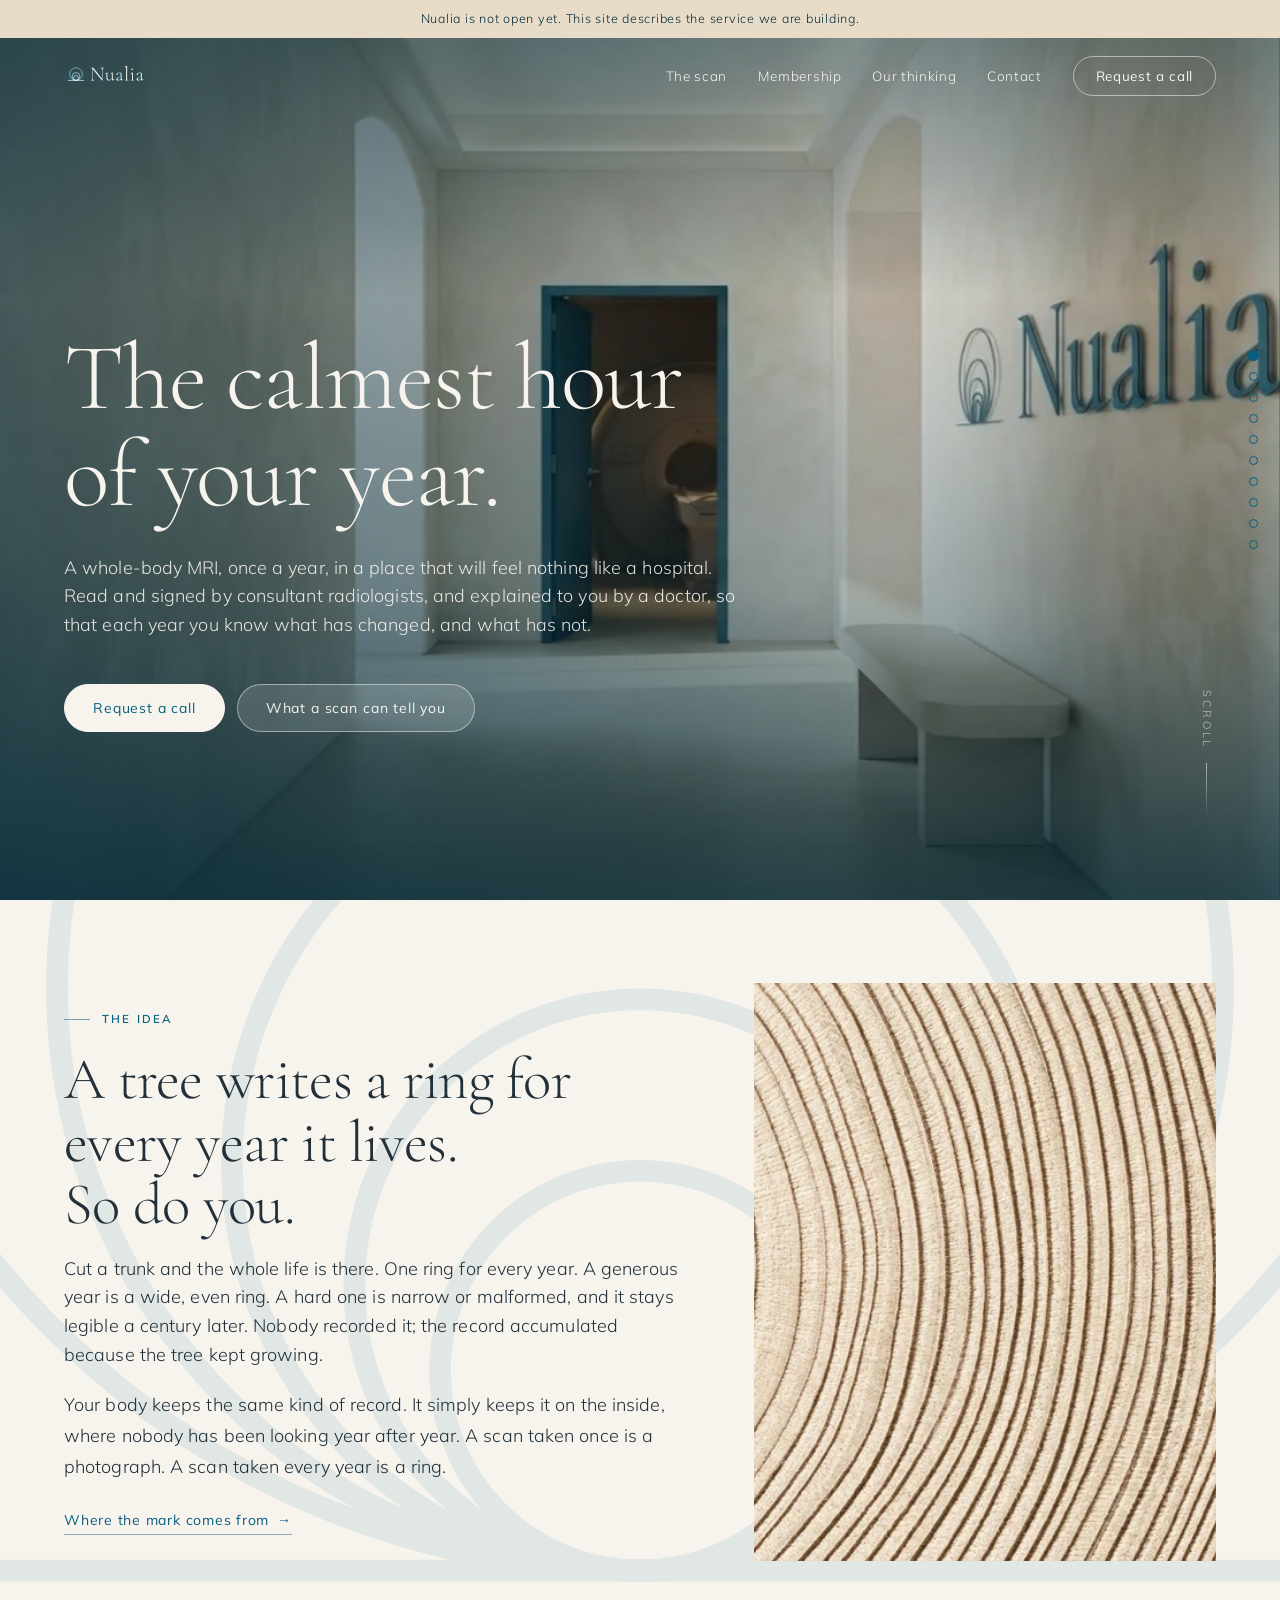
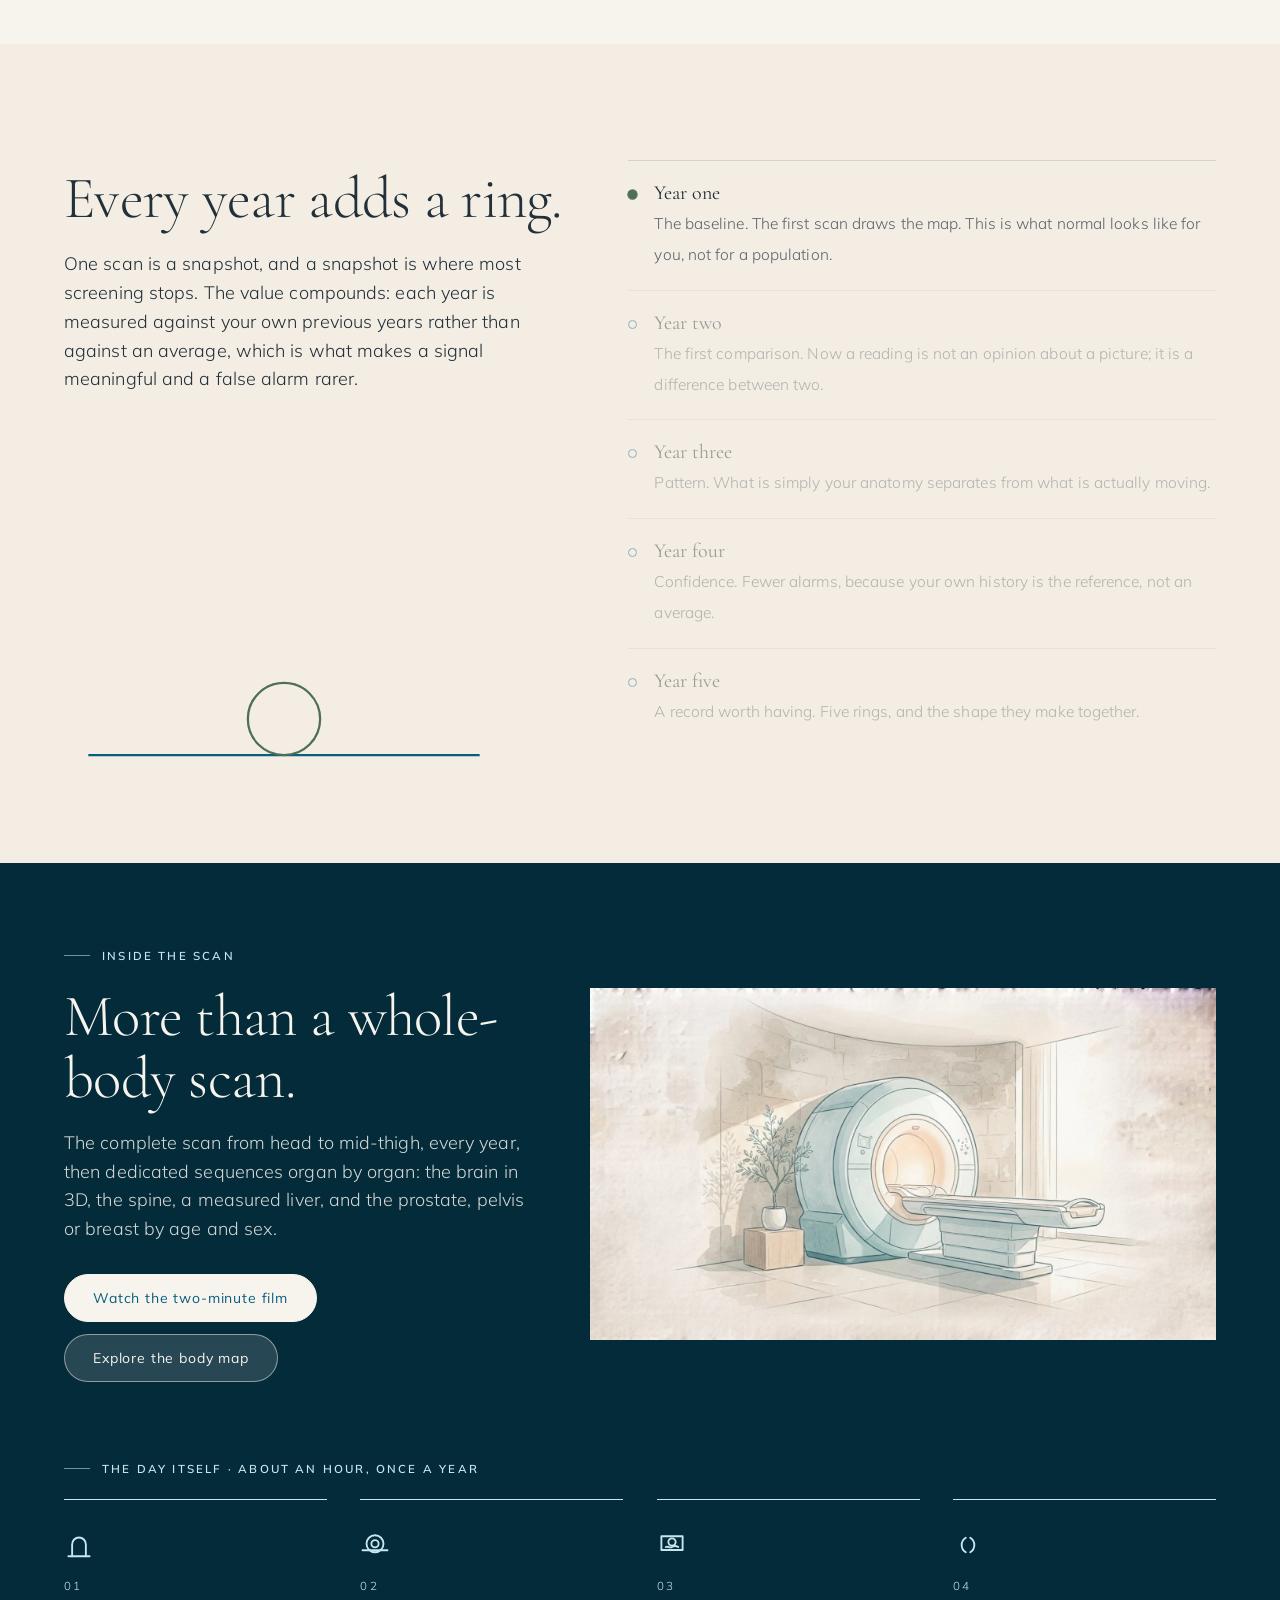
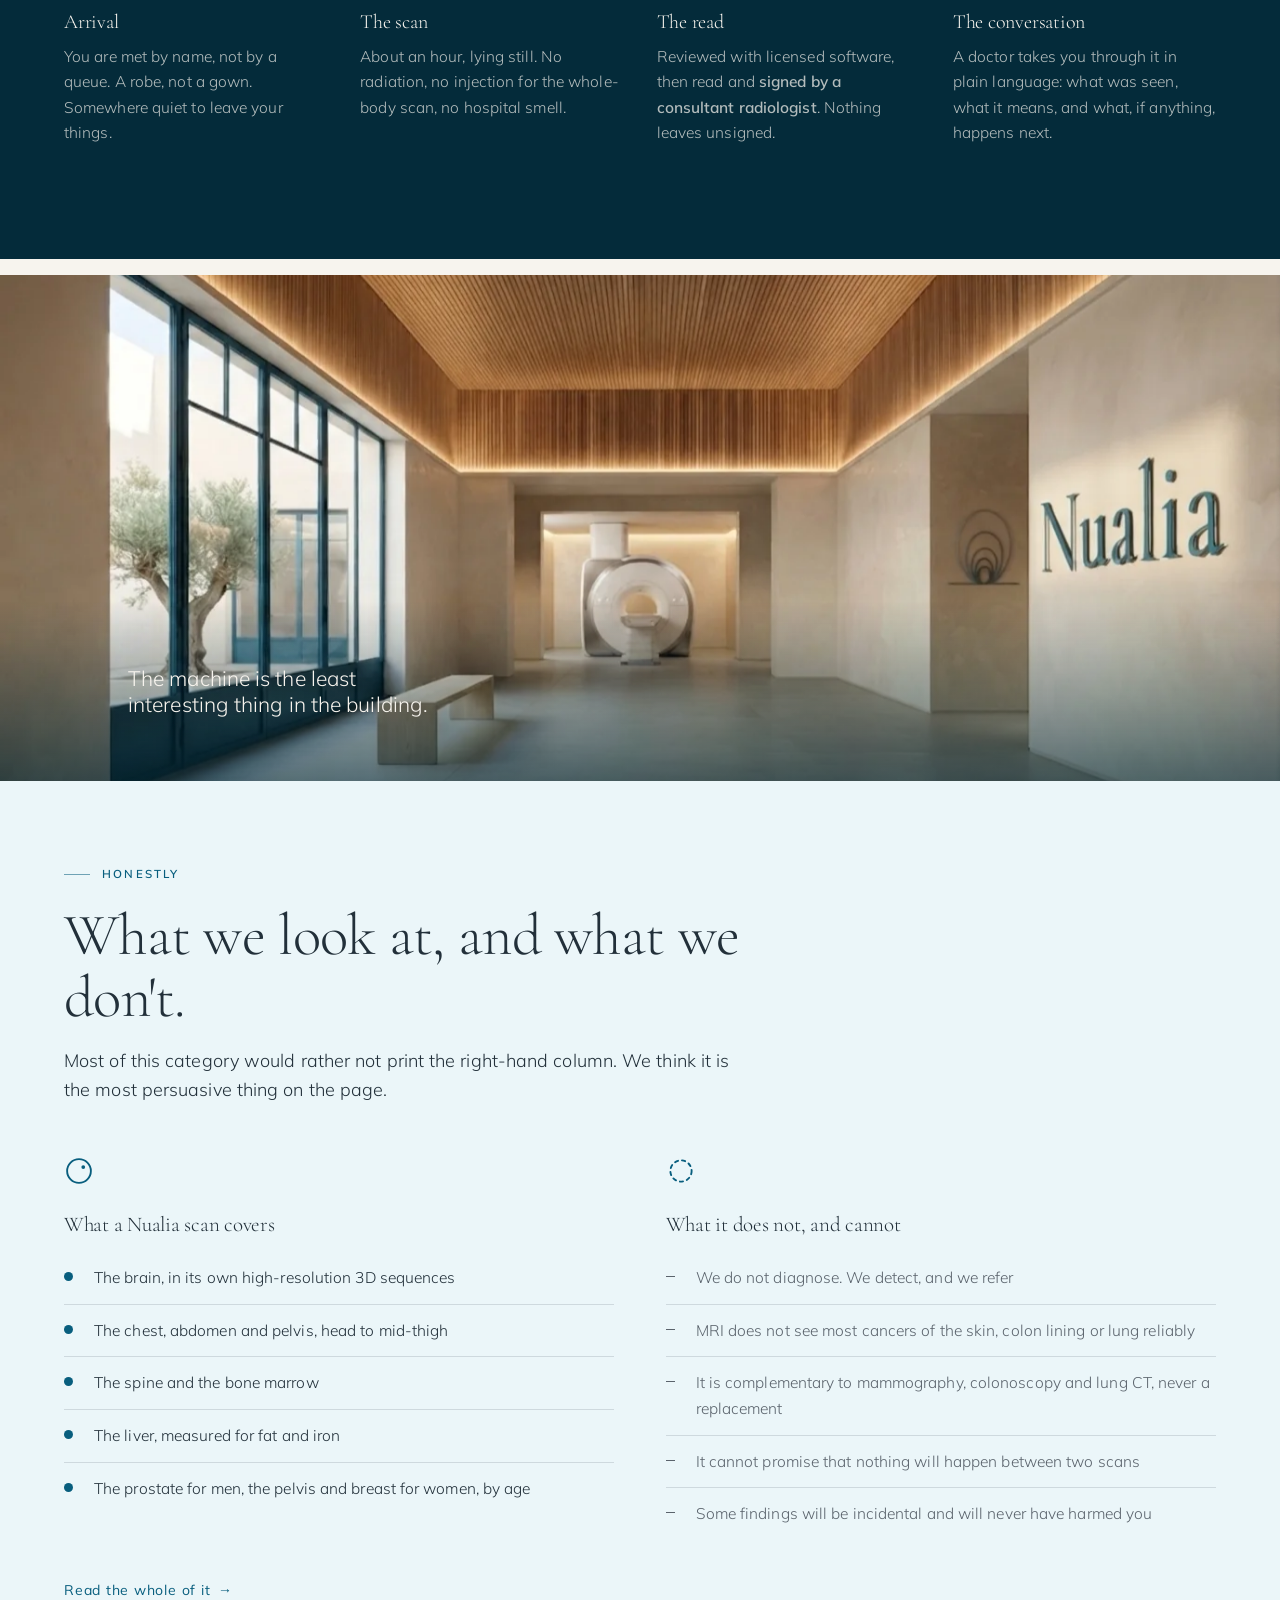
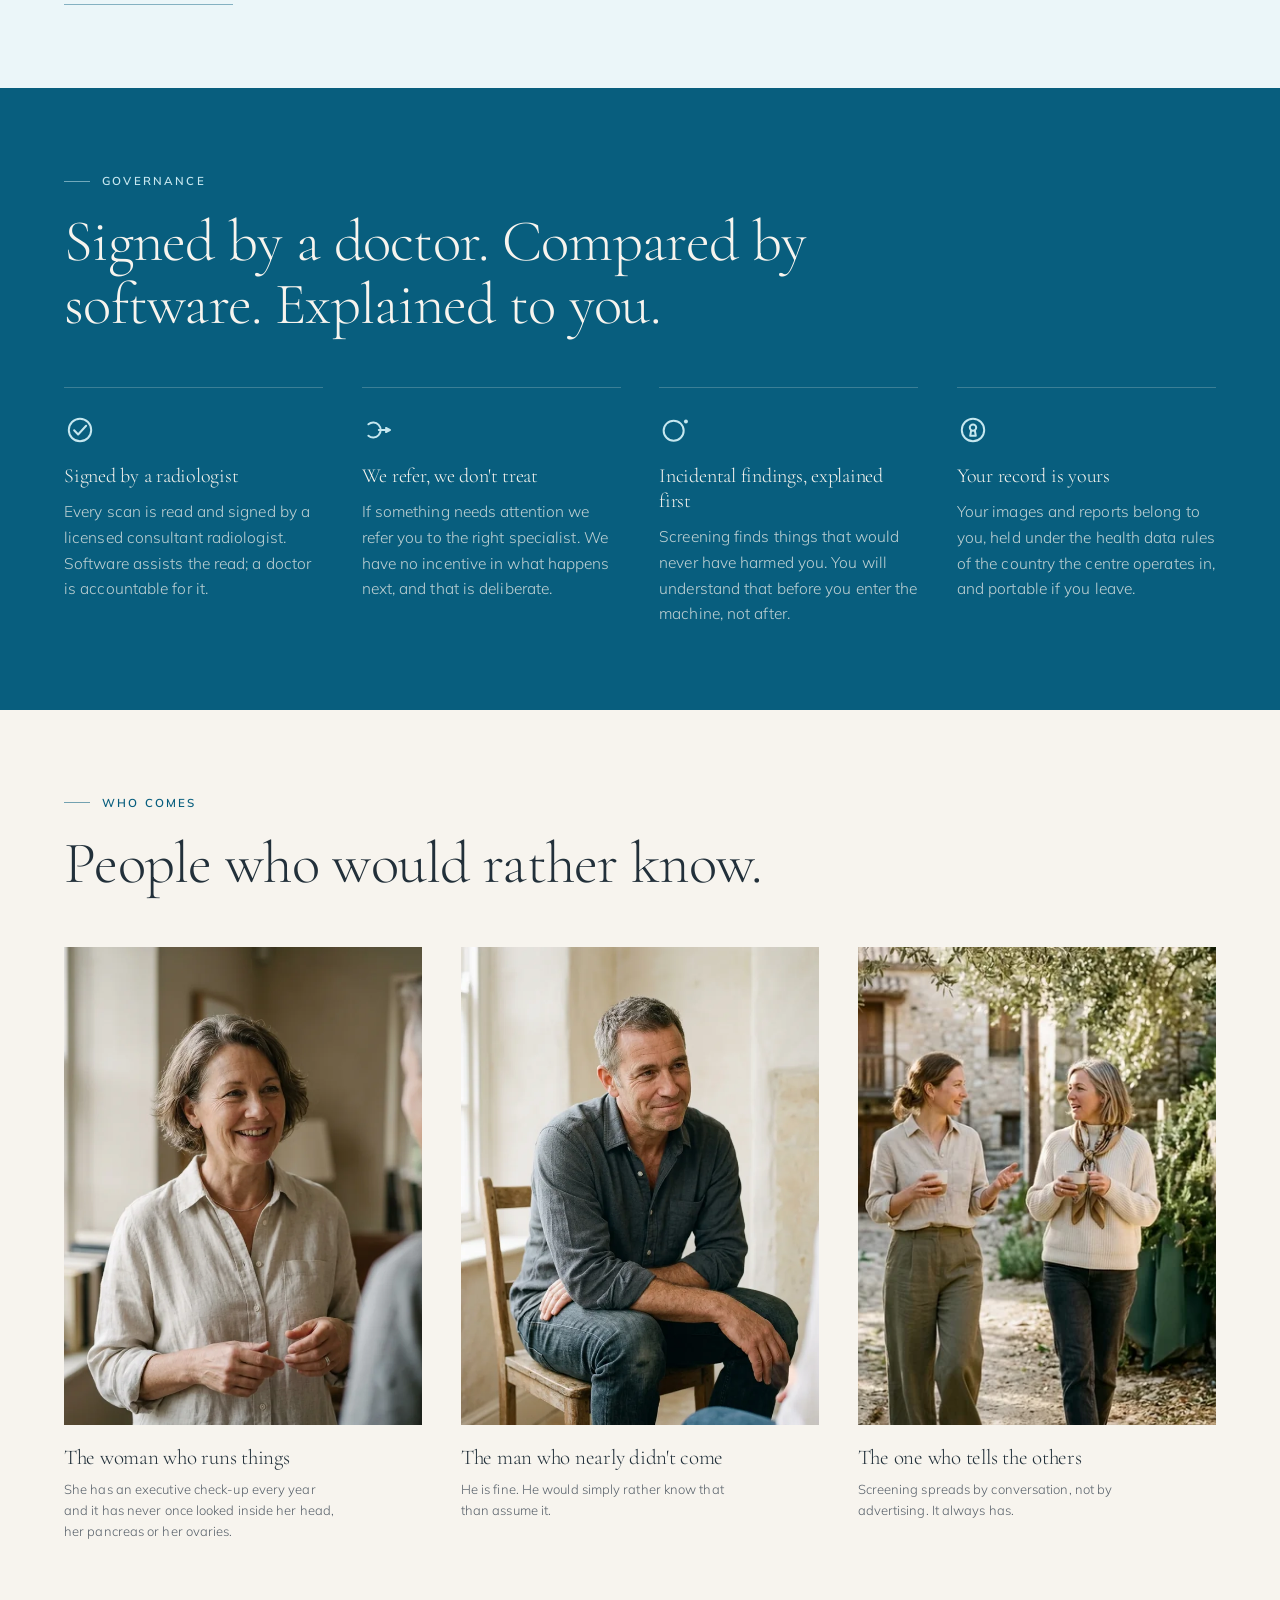
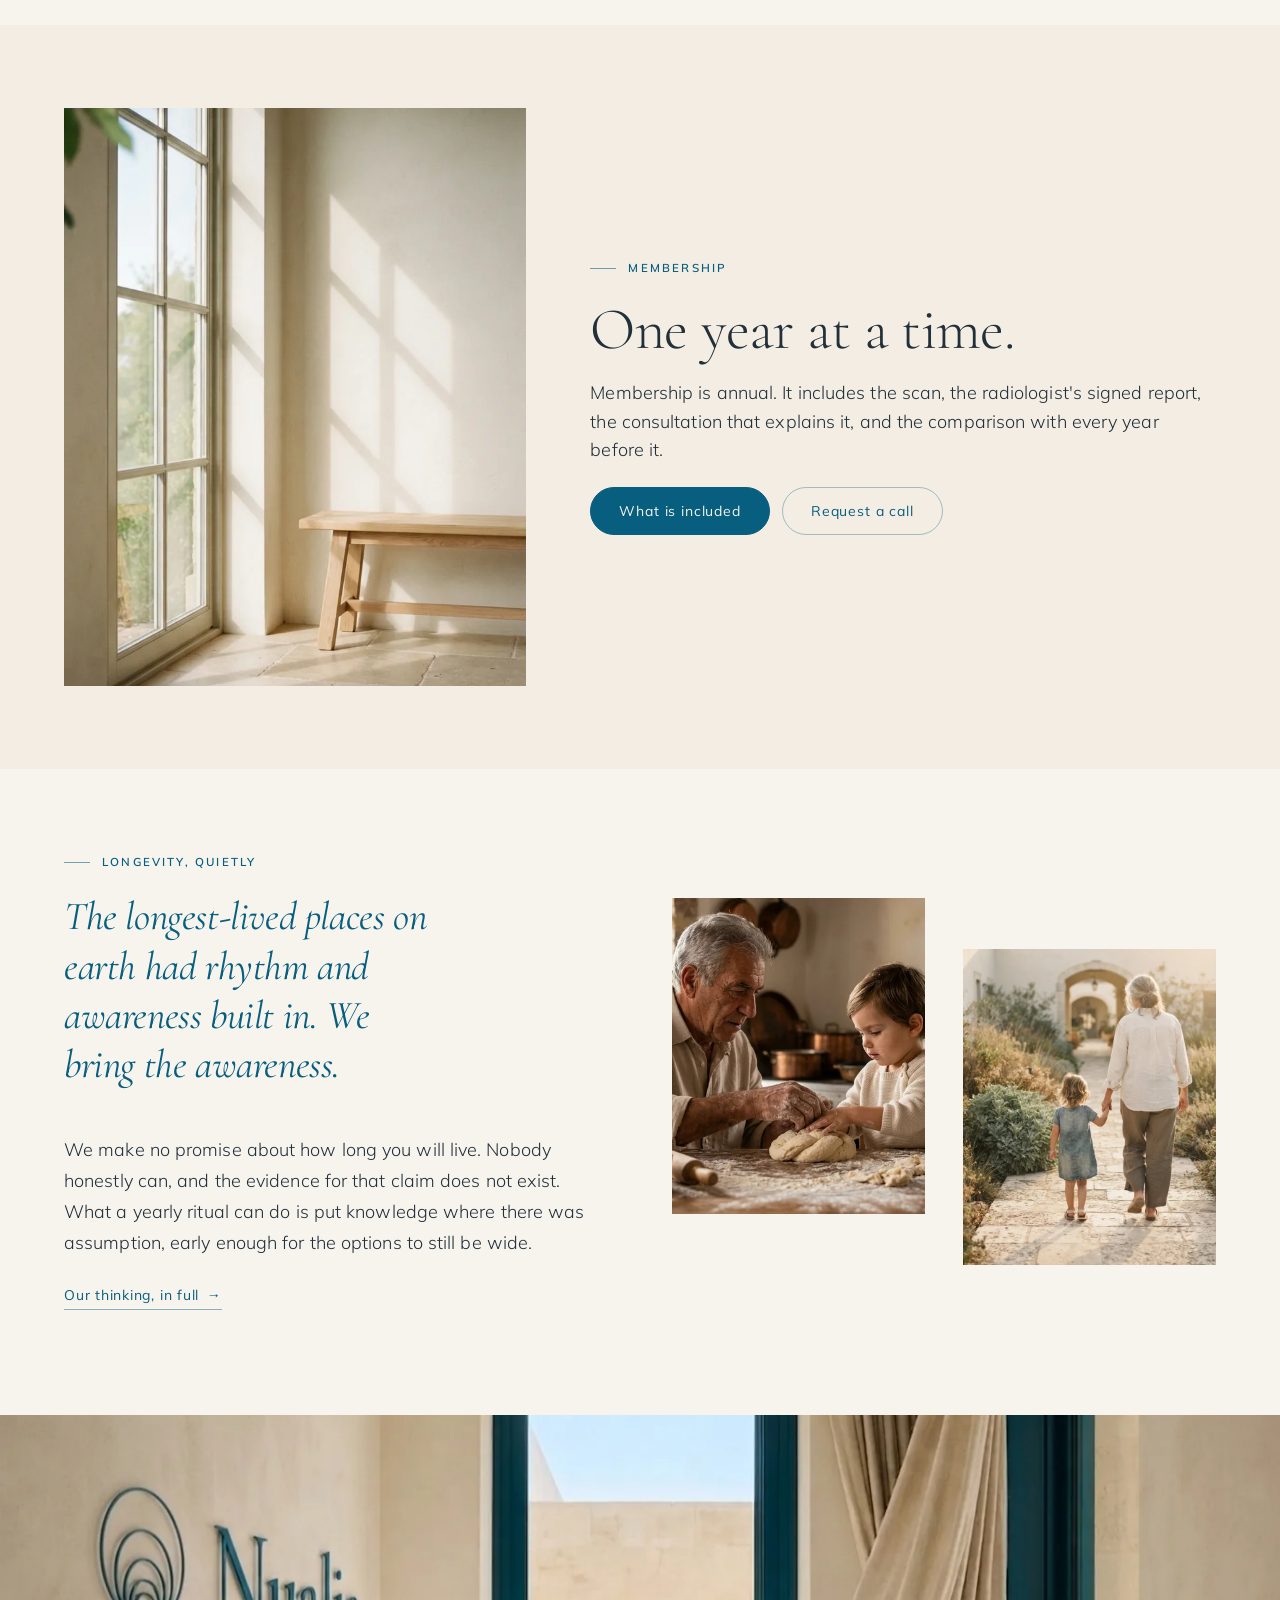
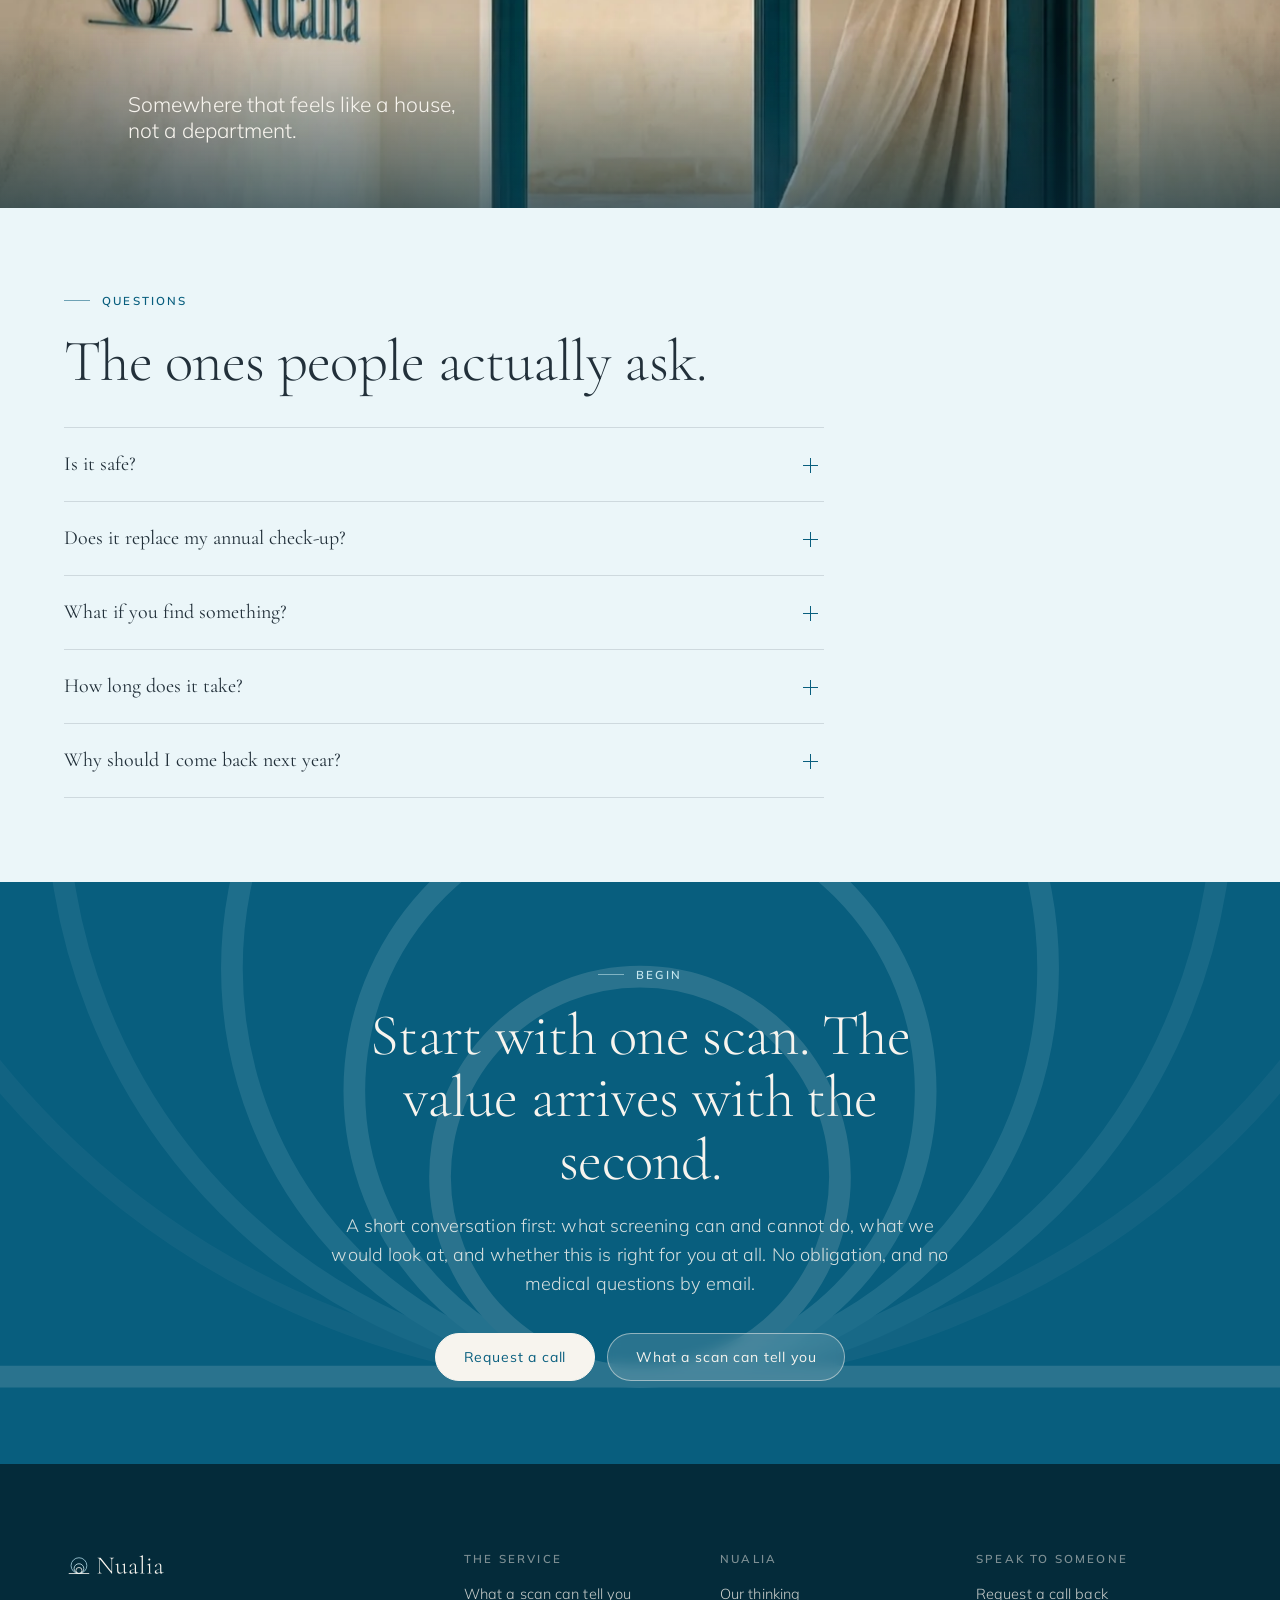
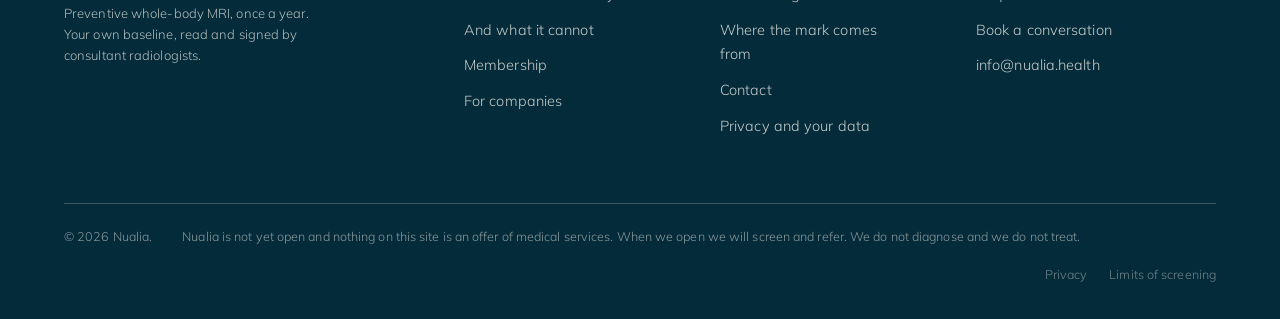
==== commit 20012389: "Restore the wall-logo photographs, remove the picture badges Bring back the photographs with the Nua" ====
--- a/index.html
+++ b/index.html
@@ -27,7 +27,7 @@
   <nav class="hdr__nav"><a href="the-scan.html">The scan</a><a href="membership.html">Membership</a><a href="approach.html">Our thinking</a><a href="contact.html">Contact</a><a class="btn btn--ghost" href="contact.html">Request a call</a></nav>
 </header>
 <section class="hero">
-  <div class="hero__media"><img src="assets/img/passage.webp" srcset="assets/img/passage-sm.webp 900w, assets/img/passage.webp 1600w" sizes="100vw" alt="The passage toward the scanning room, plaster walls and a single bench" loading="eager" decoding="async"></div>
+  <div class="hero__media"><img src="assets/img/passage.webp" srcset="assets/img/passage-sm.webp 900w, assets/img/passage.webp 1600w" sizes="100vw" alt="The passage toward the scanning room, the Nualia mark on the plaster" loading="eager" decoding="async"></div>
   <div class="hero__scrim"></div>
   <div class="hero__inner"><div class="wrap">
     <h1 class="d1" data-rise>The calmest hour of your year.</h1>
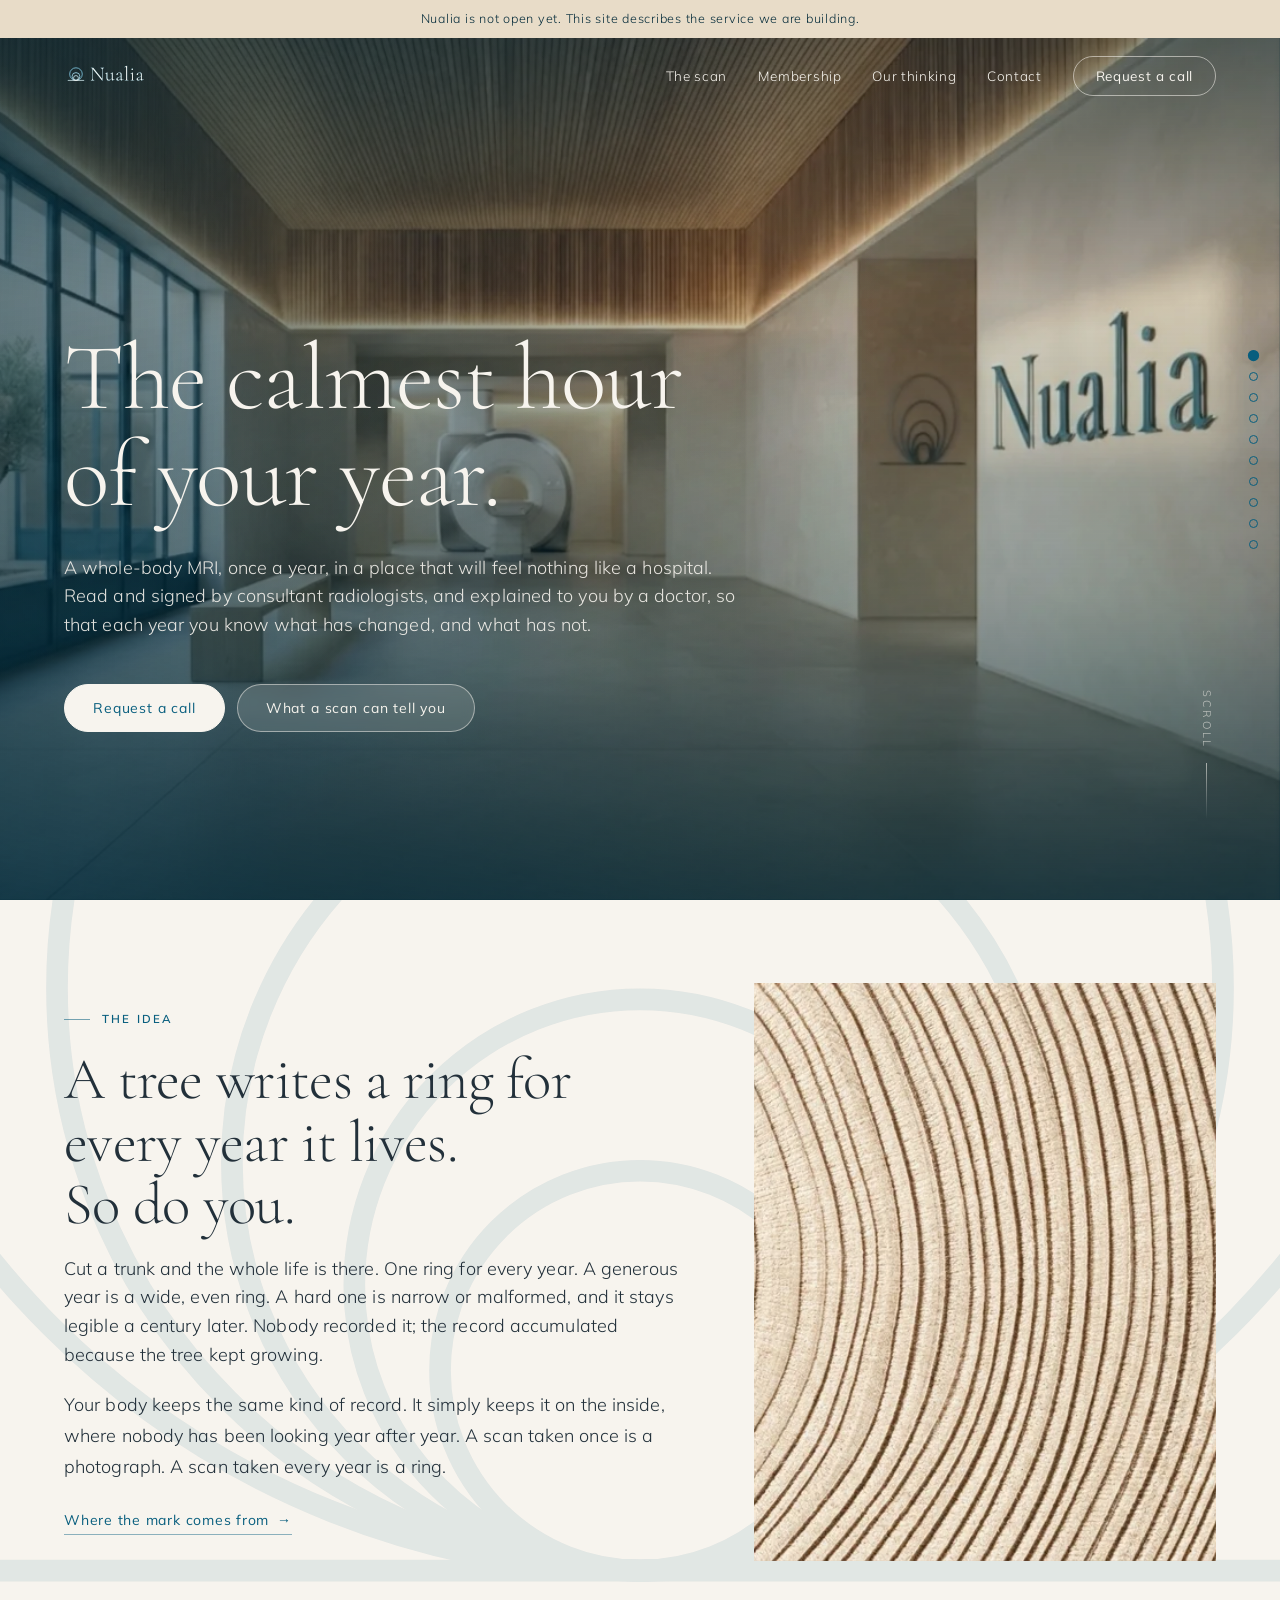
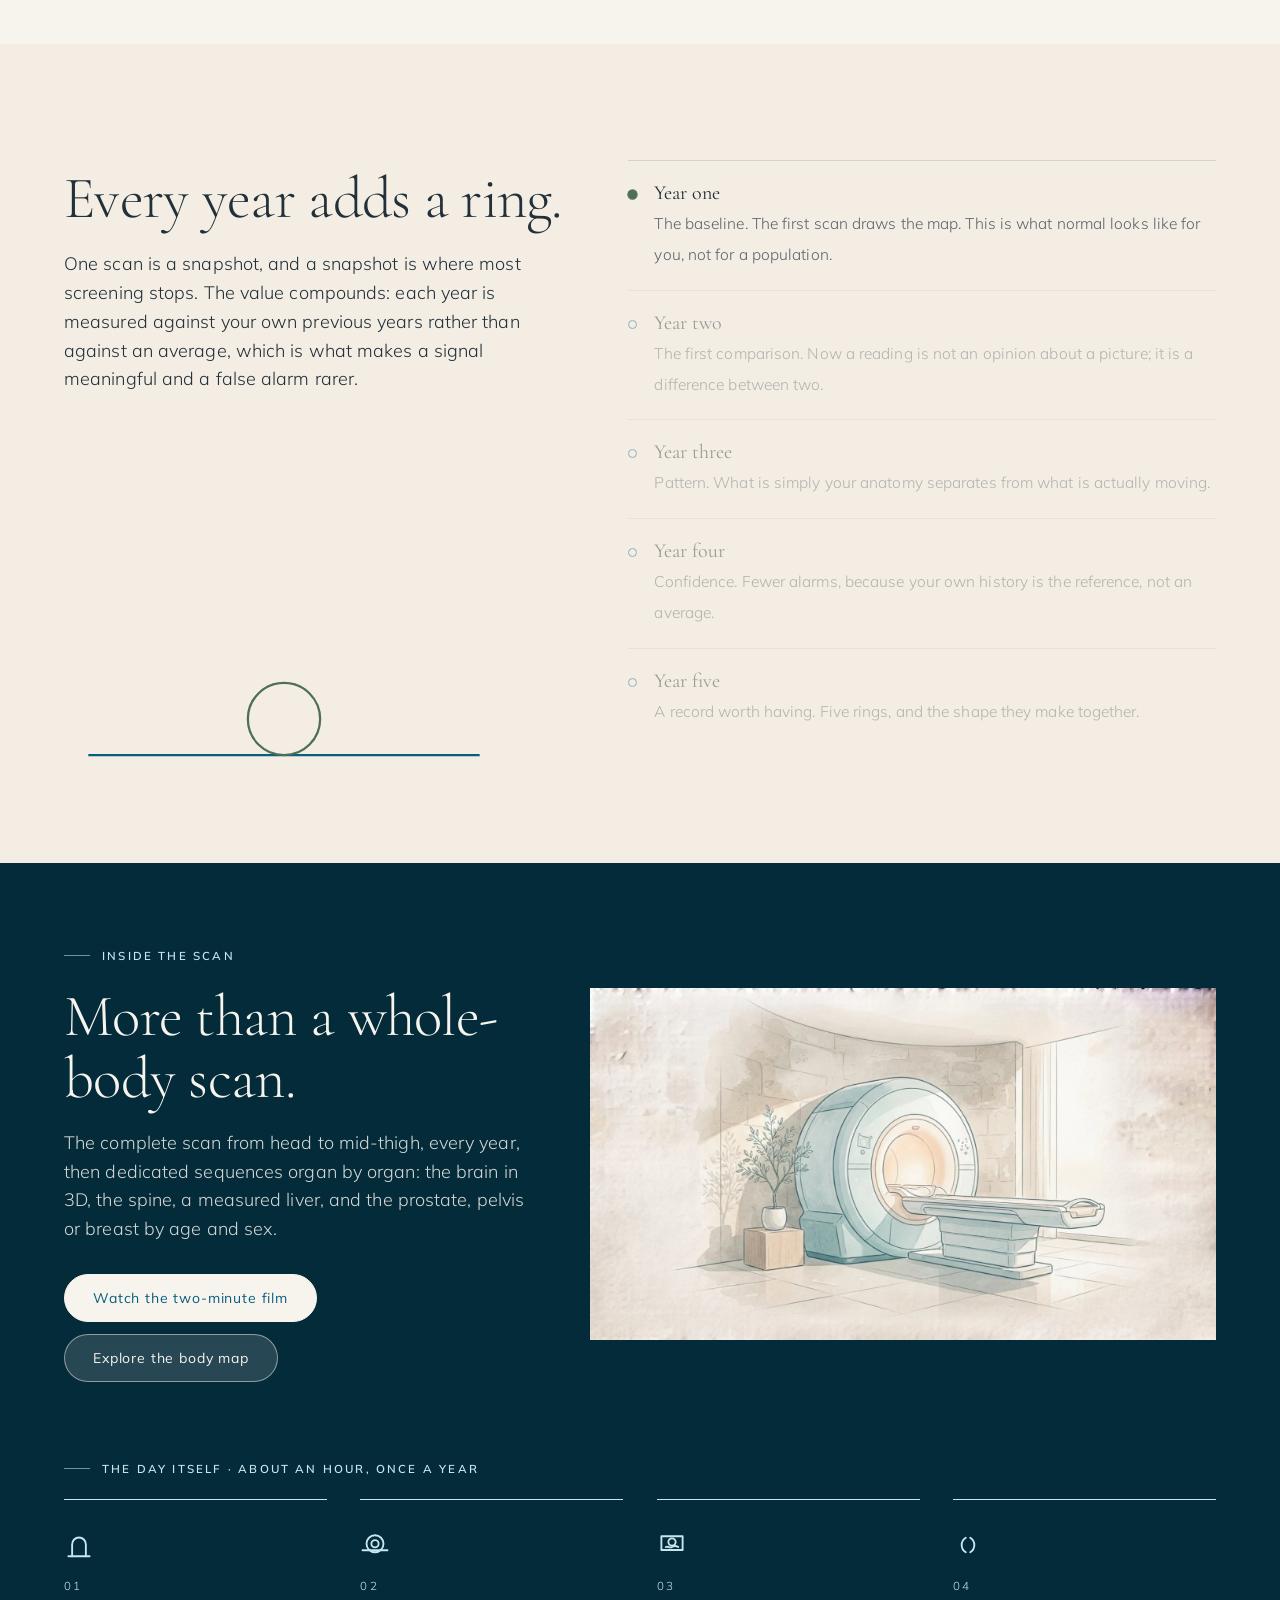
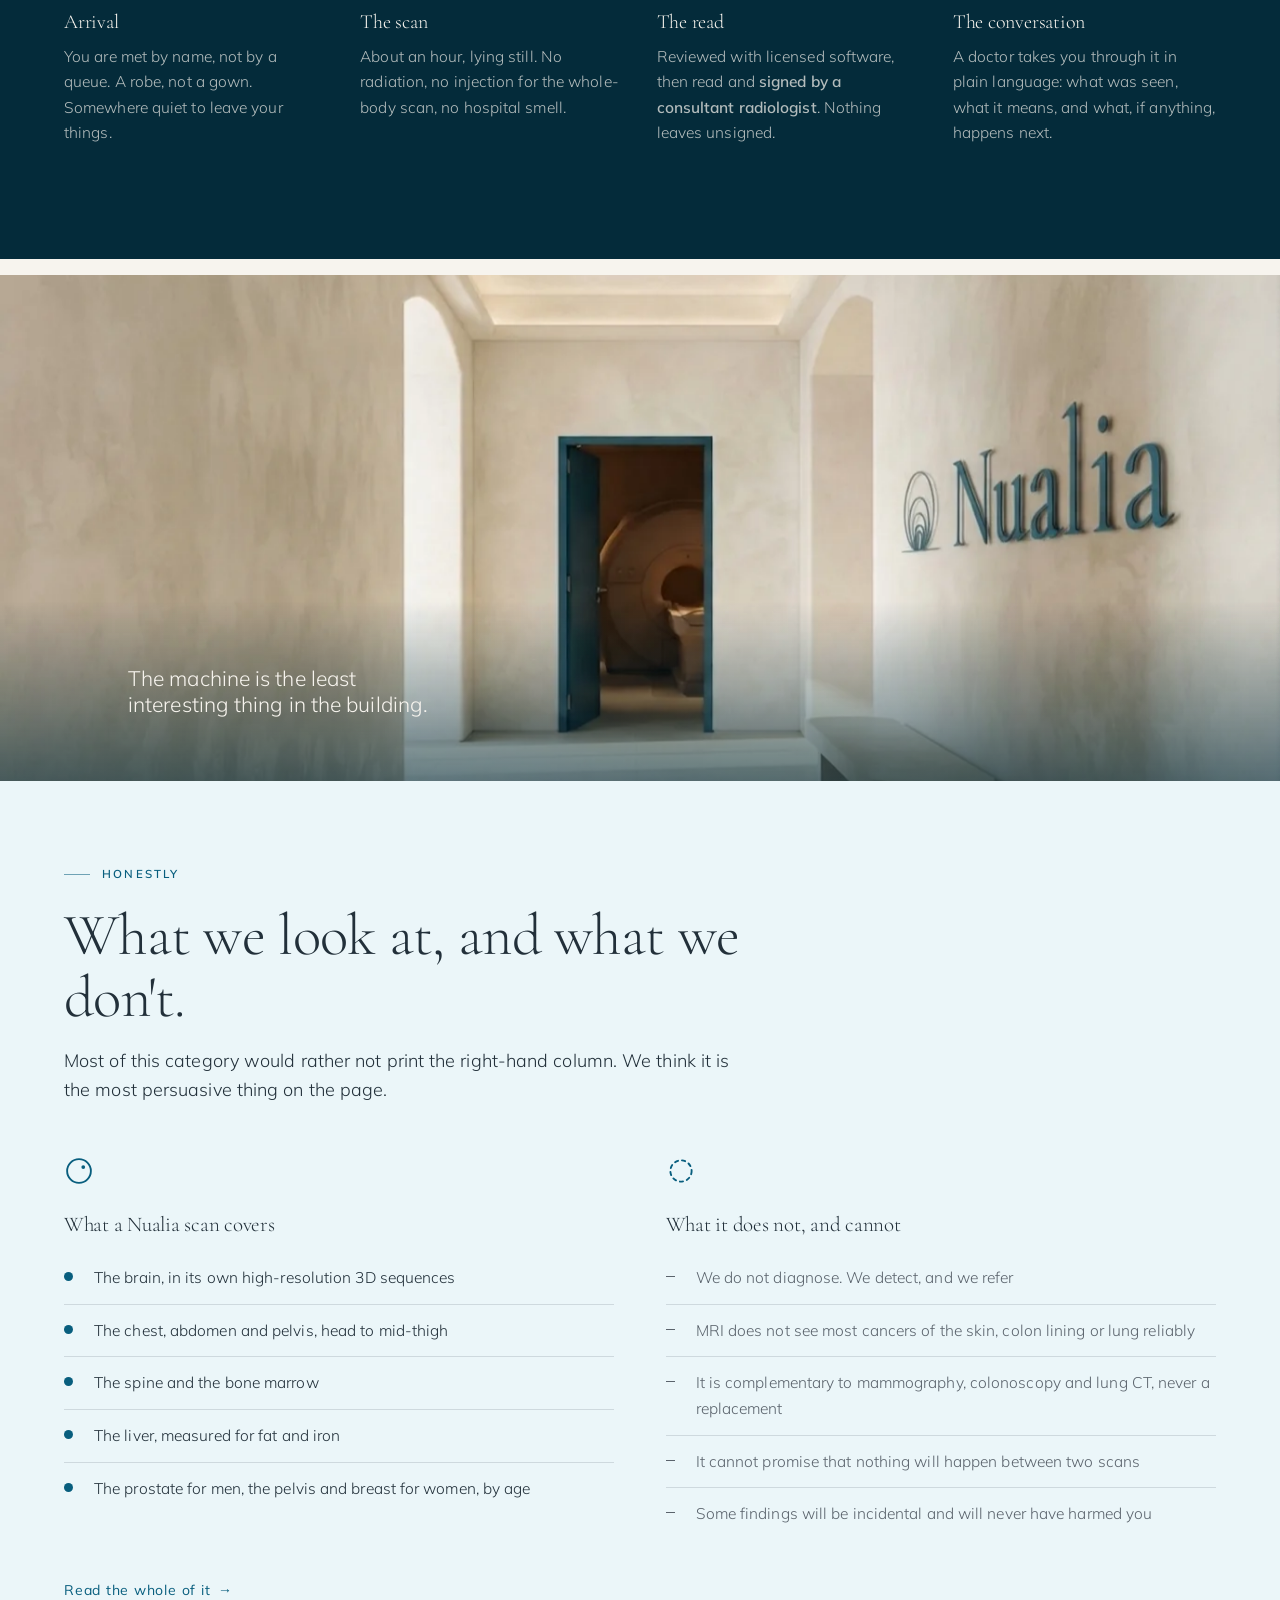
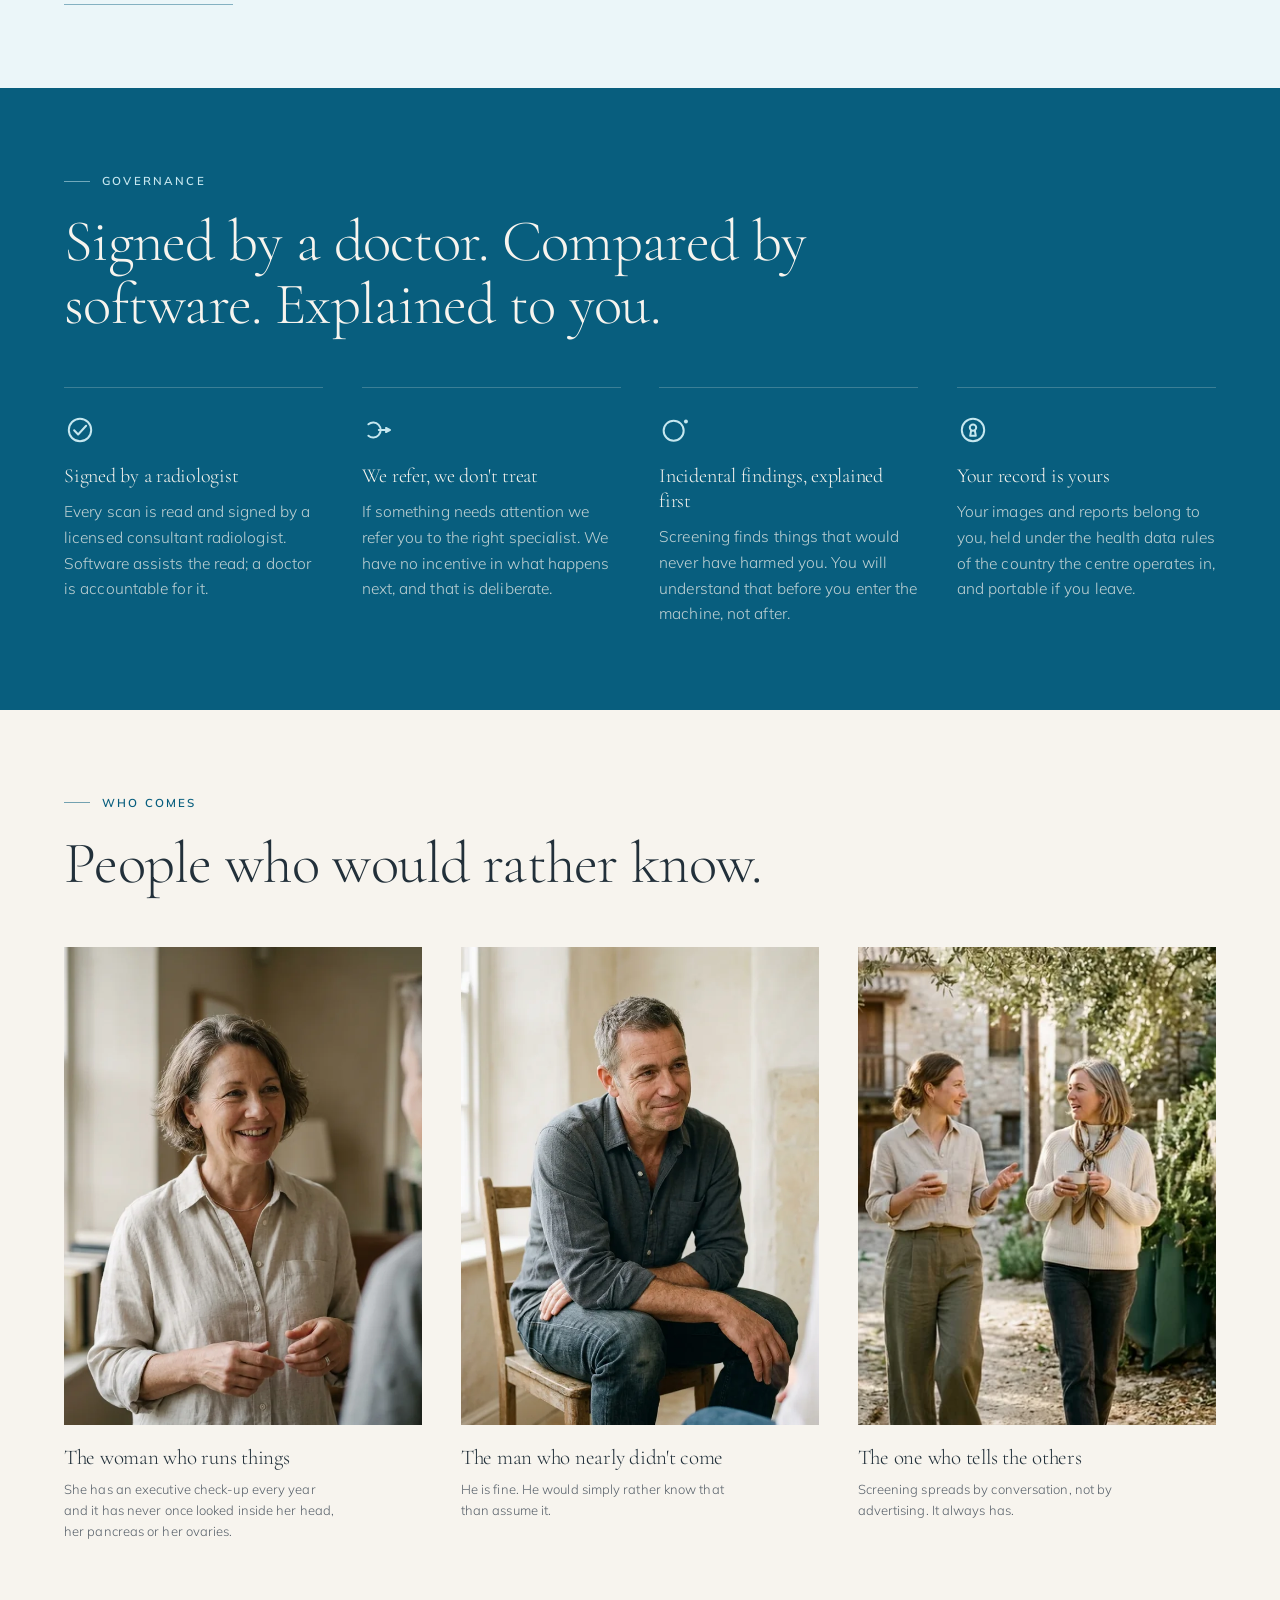
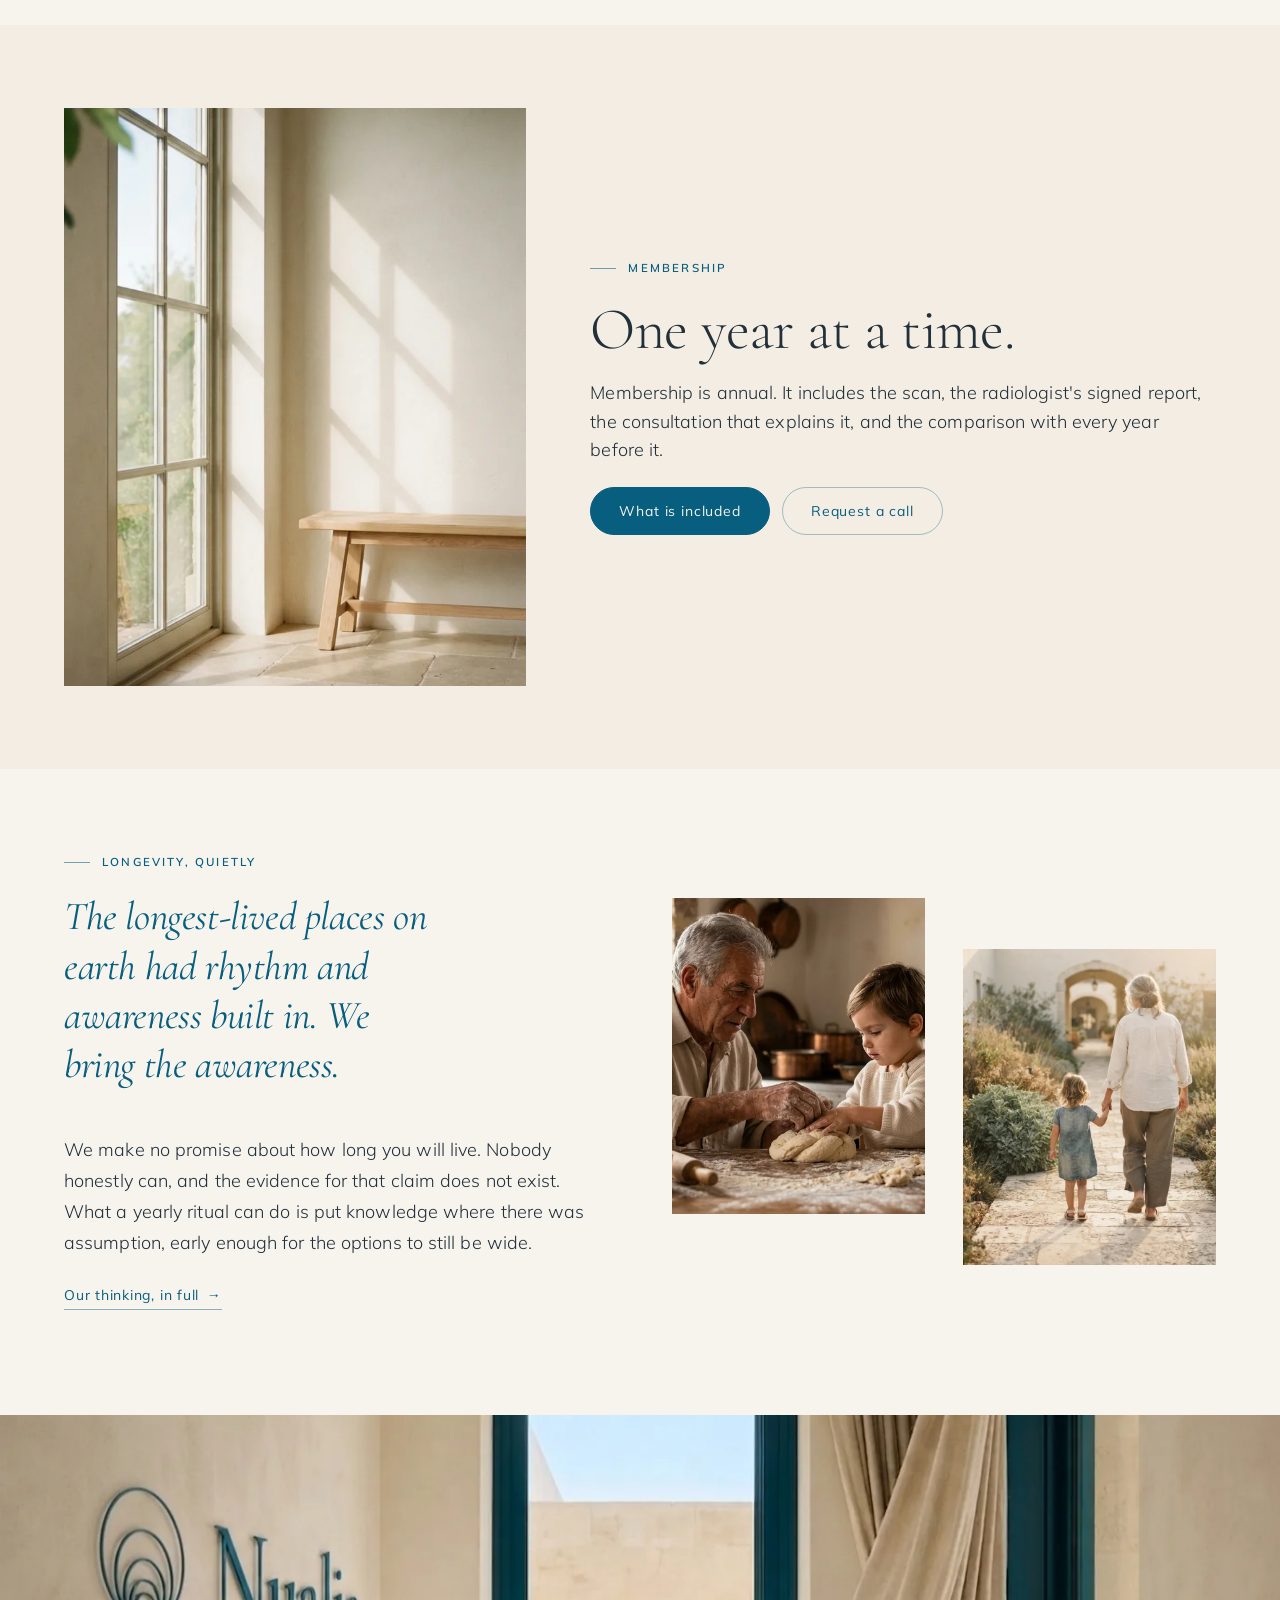
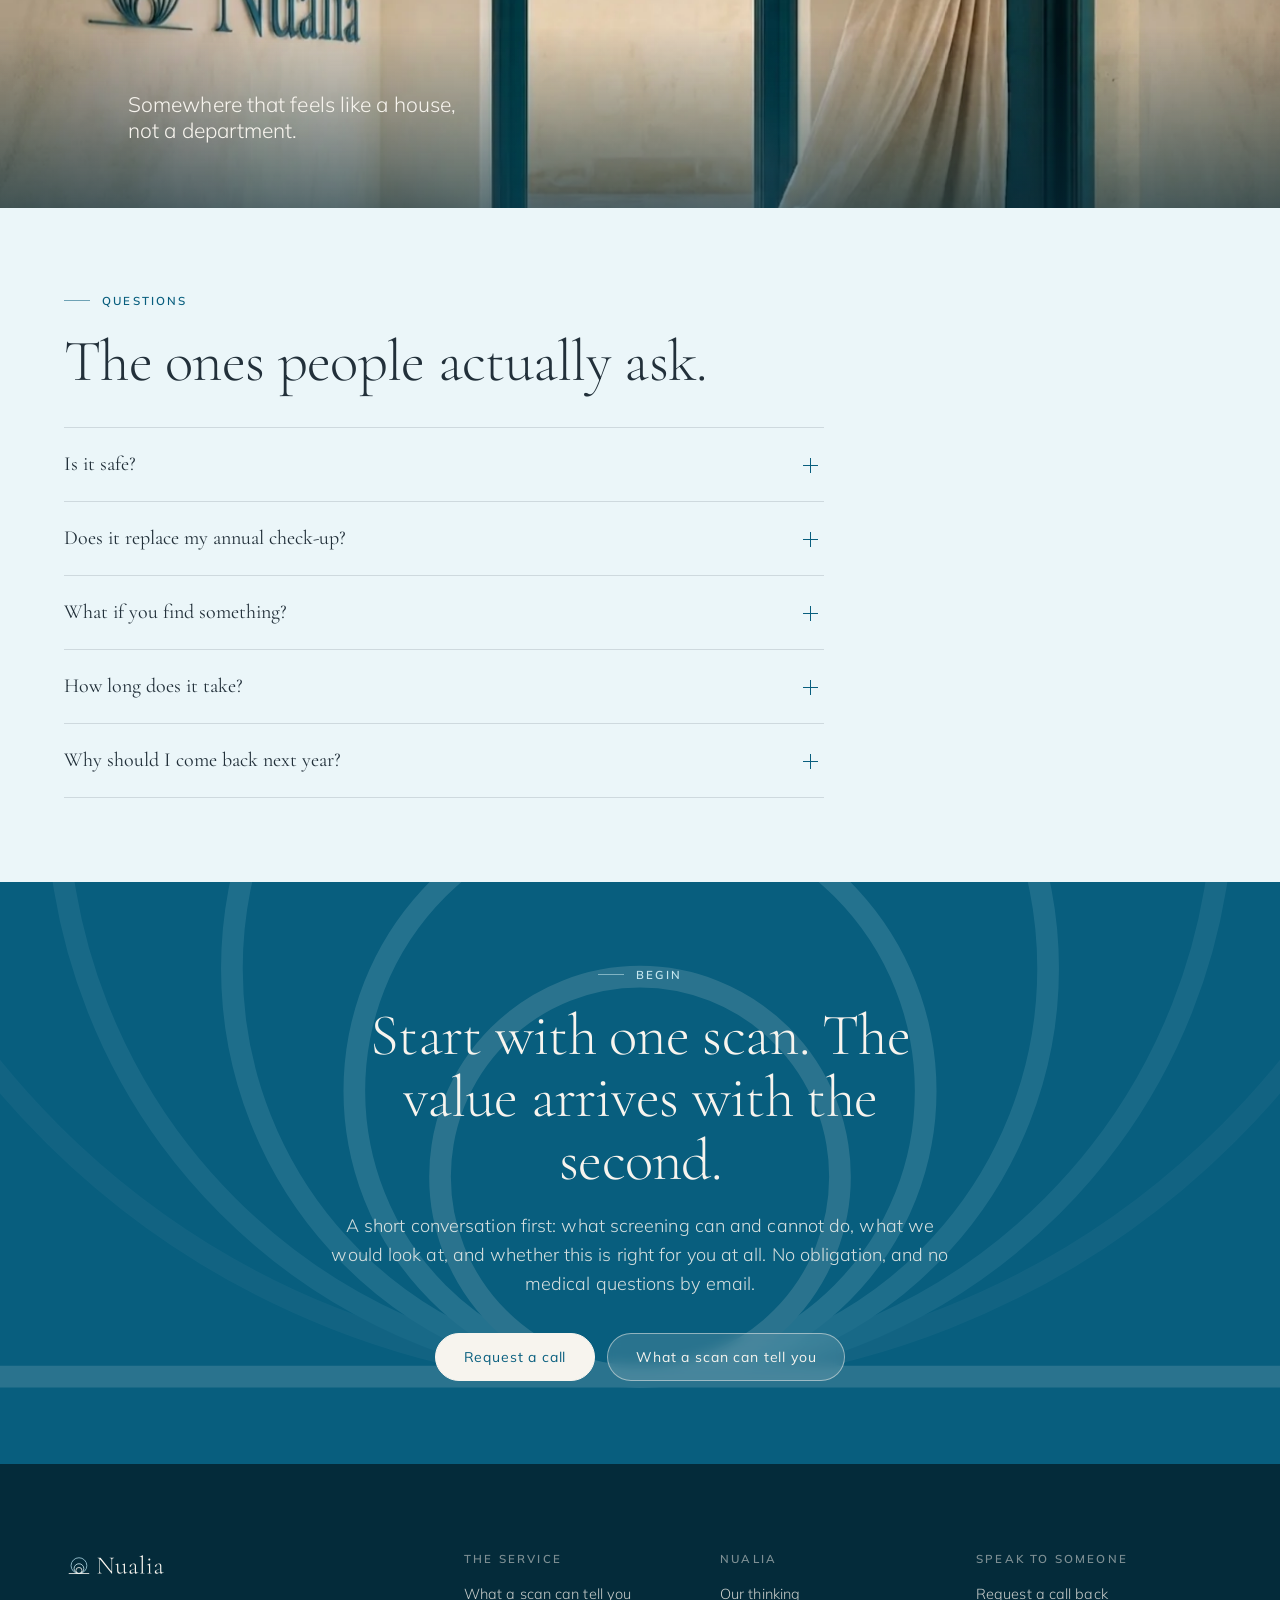
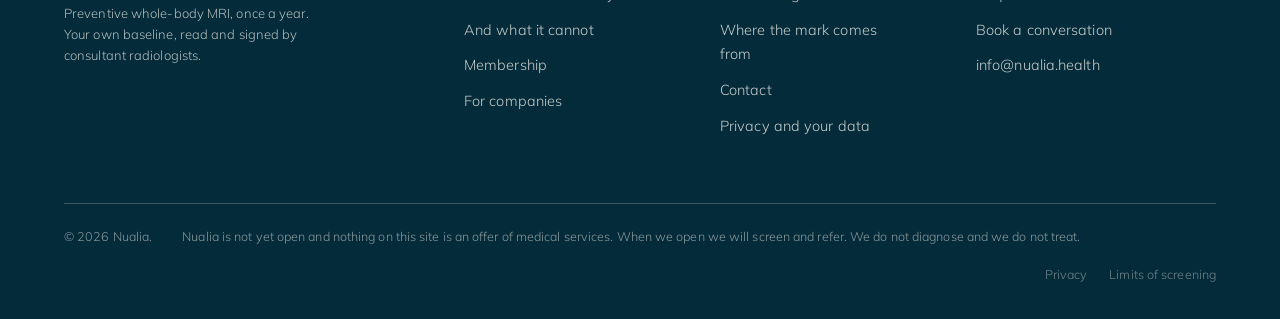
==== commit d8f01dbb: "Home hero: the scan room with the Nualia mark on the wall The scan-room photograph opens the home pa" ====
--- a/index.html
+++ b/index.html
@@ -27,7 +27,7 @@
   <nav class="hdr__nav"><a href="the-scan.html">The scan</a><a href="membership.html">Membership</a><a href="approach.html">Our thinking</a><a href="contact.html">Contact</a><a class="btn btn--ghost" href="contact.html">Request a call</a></nav>
 </header>
 <section class="hero">
-  <div class="hero__media"><img src="assets/img/passage.webp" srcset="assets/img/passage-sm.webp 900w, assets/img/passage.webp 1600w" sizes="100vw" alt="The passage toward the scanning room, the Nualia mark on the plaster" loading="eager" decoding="async"></div>
+  <div class="hero__media"><img class="hero-f" src="assets/img/scan-room.webp" srcset="assets/img/scan-room-sm.webp 900w, assets/img/scan-room.webp 1600w" sizes="100vw" alt="The Nualia scanning room, the mark on the plaster wall and the scanner at the end of the room" loading="eager" decoding="async"></div>
   <div class="hero__scrim"></div>
   <div class="hero__inner"><div class="wrap">
     <h1 class="d1" data-rise>The calmest hour of your year.</h1>
@@ -104,7 +104,7 @@
     <p class="eyebrow" style="margin-top:clamp(52px,6vw,84px)" data-rise>The day itself · about an hour, once a year</p>
     <div class="day" style="margin-top:0"><div class="day__step" data-rise="0"><span class="icon" style="--is:30px" aria-hidden="true"><svg xmlns="http://www.w3.org/2000/svg" viewBox="0 0 24 24" fill="none" stroke="currentColor" color="currentColor" stroke-width="1.5" stroke-linecap="round" stroke-linejoin="round"><path d="M 6.5 21 L 6.5 11.5 A 5.5 5.5 0 0 1 17.5 11.5 L 17.5 21"/><line x1="3.5" y1="21" x2="20.5" y2="21"/></svg></span><span class="n">01</span><h3>Arrival</h3><p>You are met by name, not by a queue. A robe, not a gown. Somewhere quiet to leave your things.</p></div><div class="day__step" data-rise="70"><span class="icon" style="--is:30px" aria-hidden="true"><svg xmlns="http://www.w3.org/2000/svg" viewBox="0 0 24 24" fill="none" stroke="currentColor" color="currentColor" stroke-width="1.5" stroke-linecap="round" stroke-linejoin="round"><circle cx="12" cy="11" r="6.8"/><circle cx="12" cy="11" r="2.9"/><line x1="2.0" y1="16.2" x2="22.0" y2="16.2"/></svg></span><span class="n">02</span><h3>The scan</h3><p>About an hour, lying still. No radiation, no injection for the whole-body scan, no hospital smell.</p></div><div class="day__step" data-rise="140"><span class="icon" style="--is:30px" aria-hidden="true"><svg xmlns="http://www.w3.org/2000/svg" viewBox="0 0 24 24" fill="none" stroke="currentColor" color="currentColor" stroke-width="1.5" stroke-linecap="round" stroke-linejoin="round"><path d="M 3.5 5 L 20.5 5 L 20.5 16 L 3.5 16 Z"/><circle cx="12" cy="9.6" r="2.9"/><path d="M 7 13.6 C 8.8 12.6, 10.2 14.8, 12 13.6 S 15.2 12.6, 17 13.6"/></svg></span><span class="n">03</span><h3>The read</h3><p>Reviewed with licensed software, then read and <strong>signed by a consultant radiologist</strong>. Nothing leaves unsigned.</p></div><div class="day__step" data-rise="210"><span class="icon" style="--is:30px" aria-hidden="true"><svg xmlns="http://www.w3.org/2000/svg" viewBox="0 0 24 24" fill="none" stroke="currentColor" color="currentColor" stroke-width="1.5" stroke-linecap="round" stroke-linejoin="round"><path d="M 10.2 6.2 A 6.8 6.8 0 0 0 10.2 17.8"/><path d="M 13.8 6.2 A 6.8 6.8 0 0 1 13.8 17.8"/></svg></span><span class="n">04</span><h3>The conversation</h3><p>A doctor takes you through it in plain language: what was seen, what it means, and what, if anything, happens next.</p></div></div>
   </div>
-</section><section class="band"><img src="assets/img/scan-room.webp" srcset="assets/img/scan-room-sm.webp 900w, assets/img/scan-room.webp 1600w" sizes="100vw" alt="The scanning room, lit like architecture rather than a clinic" loading="lazy" decoding="async">
+</section><section class="band"><img src="assets/img/passage.webp" srcset="assets/img/passage-sm.webp 900w, assets/img/passage.webp 1600w" sizes="100vw" alt="The passage toward the scanning room, the Nualia mark on the plaster" loading="lazy" decoding="async">
   <div class="band__cap"><div class="wrap"><p class="d4" style="max-width:24ch;margin:0">
     The machine is the least interesting thing in the building.</p></div></div>
 </section><section class="section bg-sky">
--- a/assets/css/system.css
+++ b/assets/css/system.css
@@ -192,3 +192,7 @@
   .day__step{padding:22px 0}
   .day__step p{font-size:14px}
 }
+
+/* Home hero: wall mark whole in frame on wide screens, the scanner on phones */
+.hero__media img.hero-f{object-position:100% 50%;transform-origin:100% 50%}
+@media (max-width:840px){.hero__media img.hero-f{object-position:46% 50%}}
